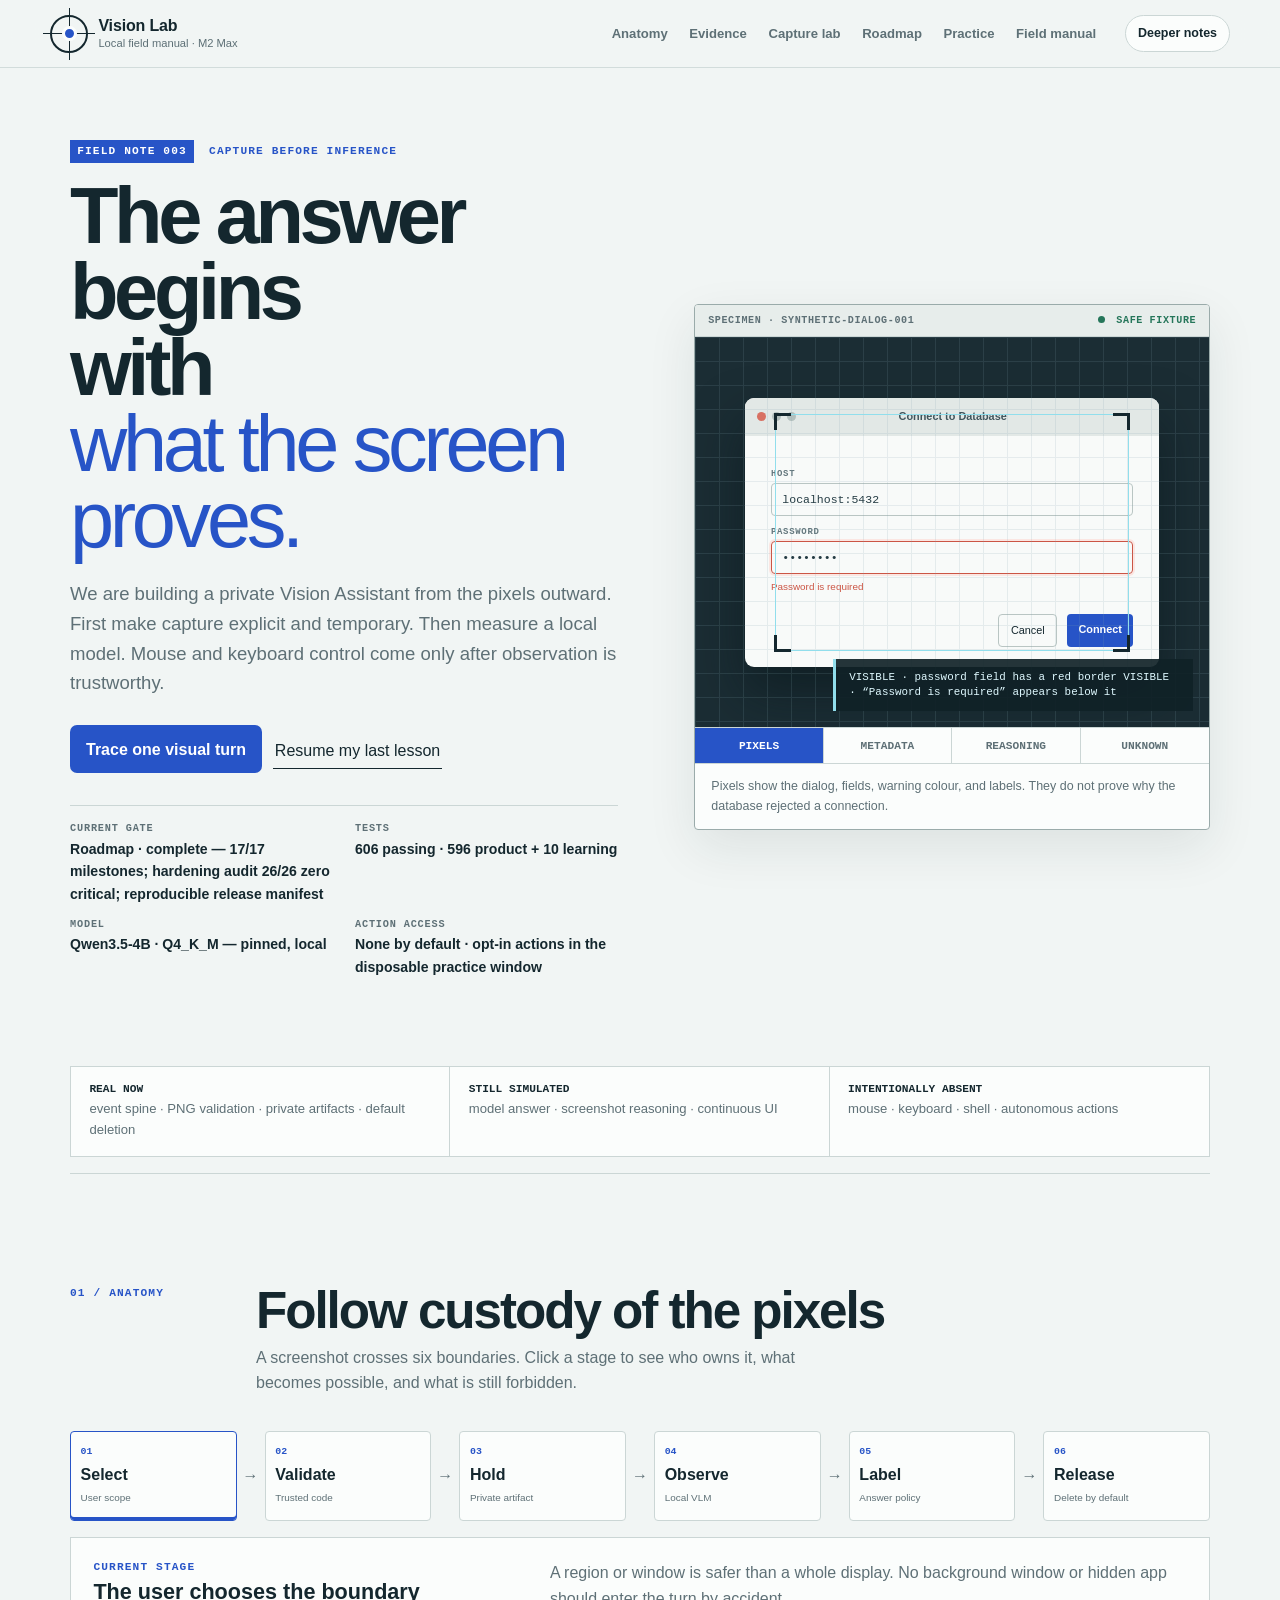
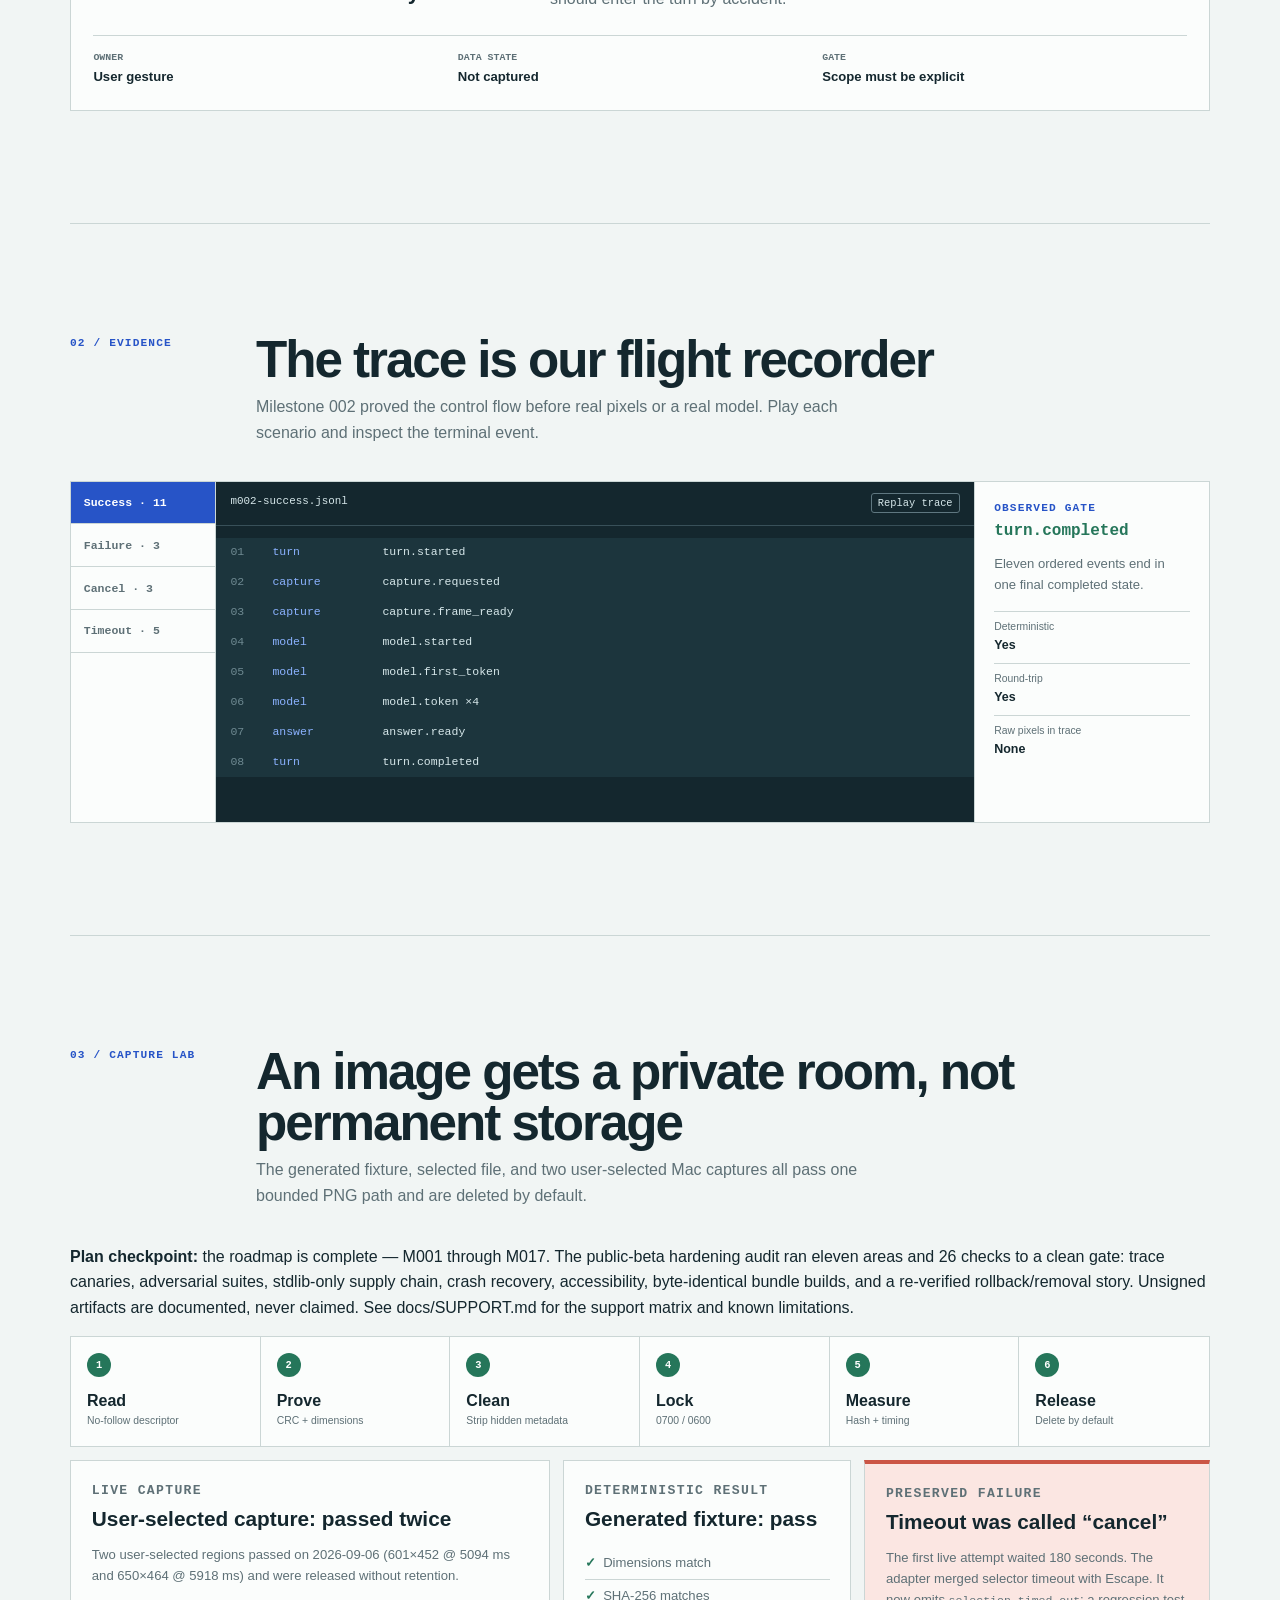
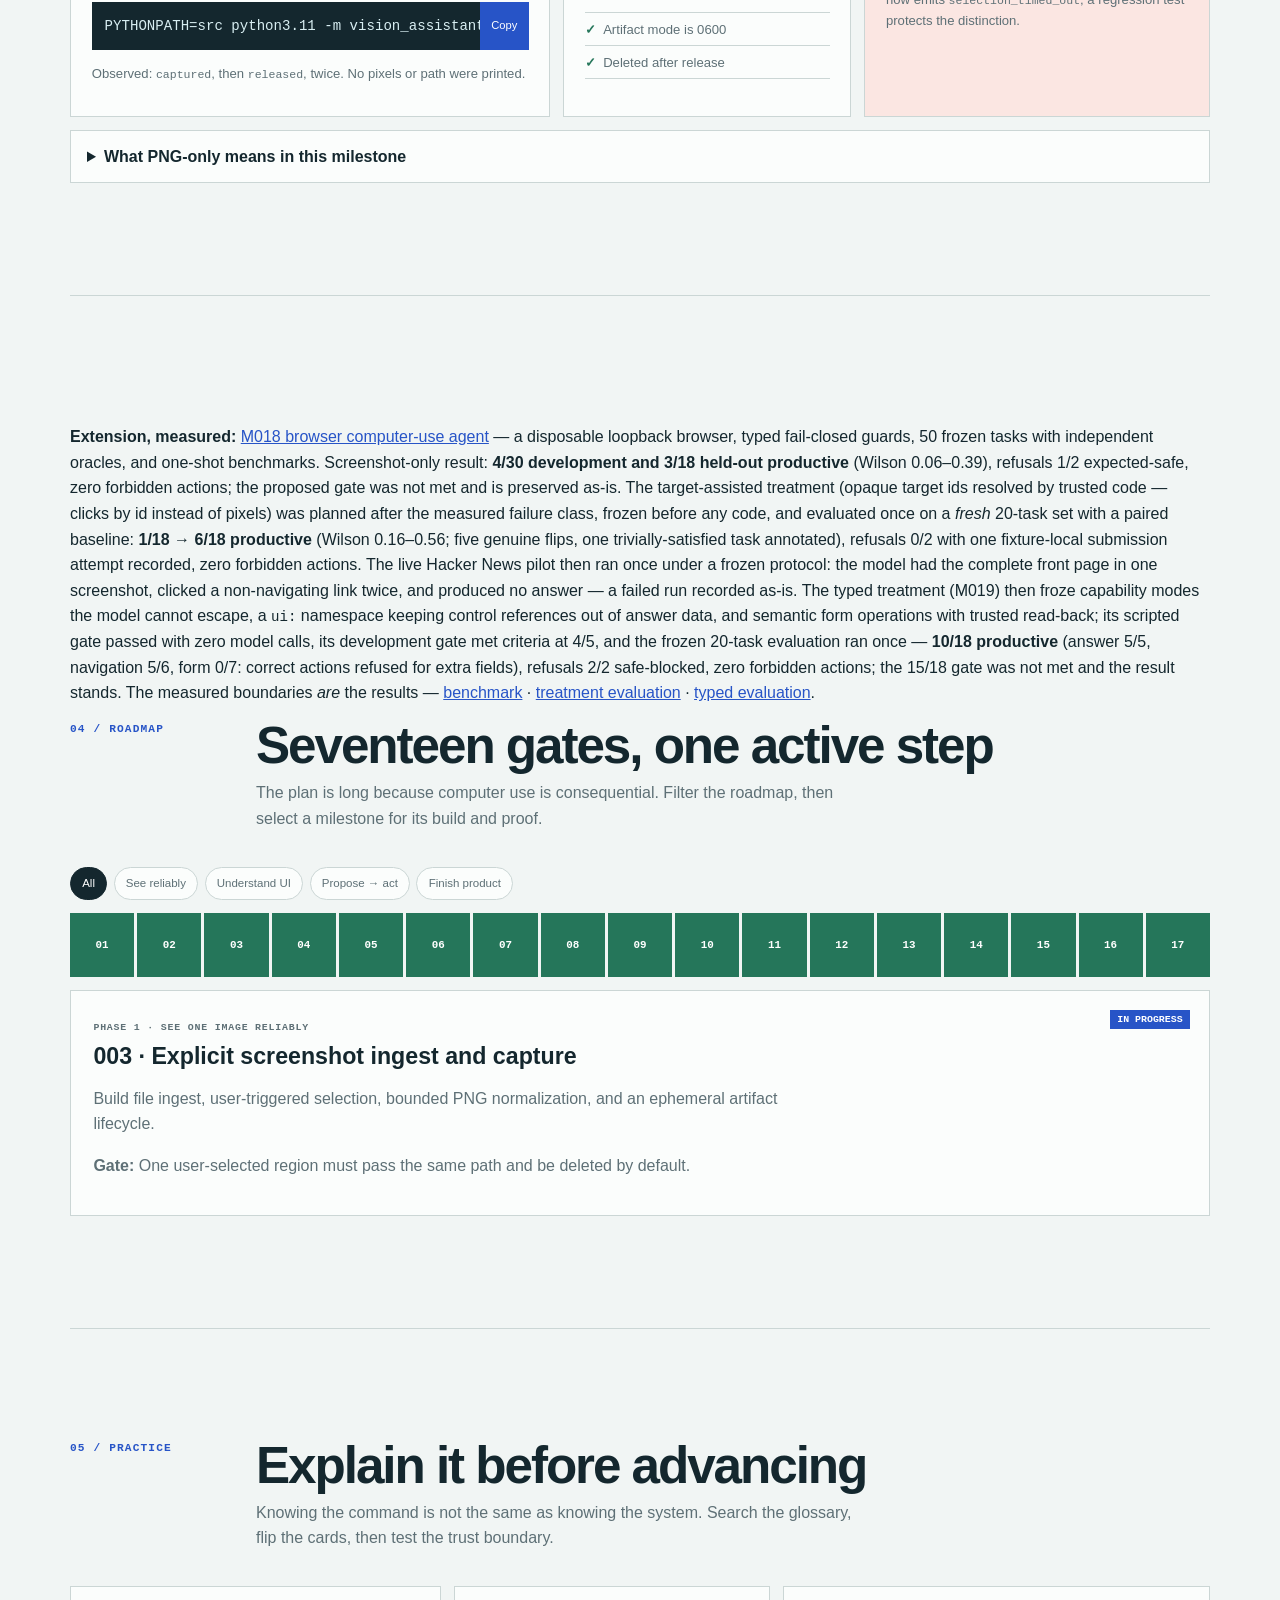
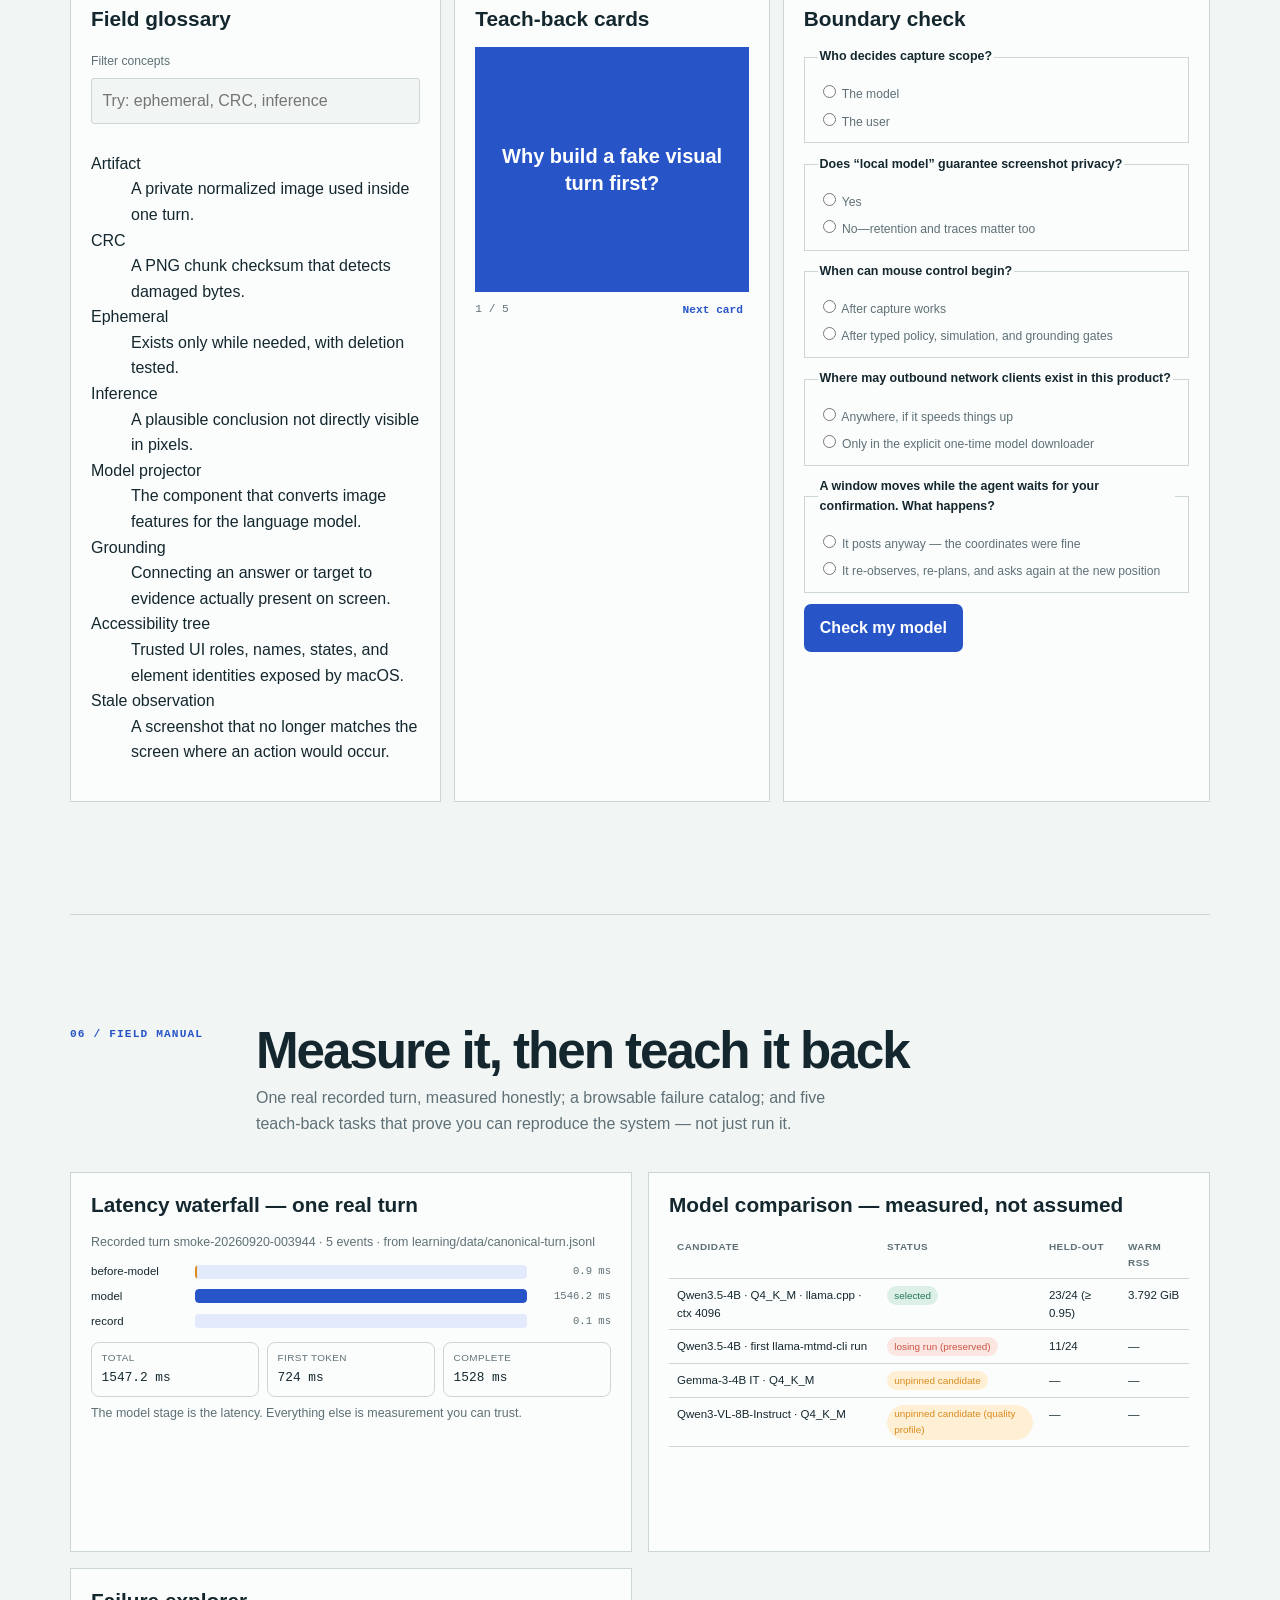
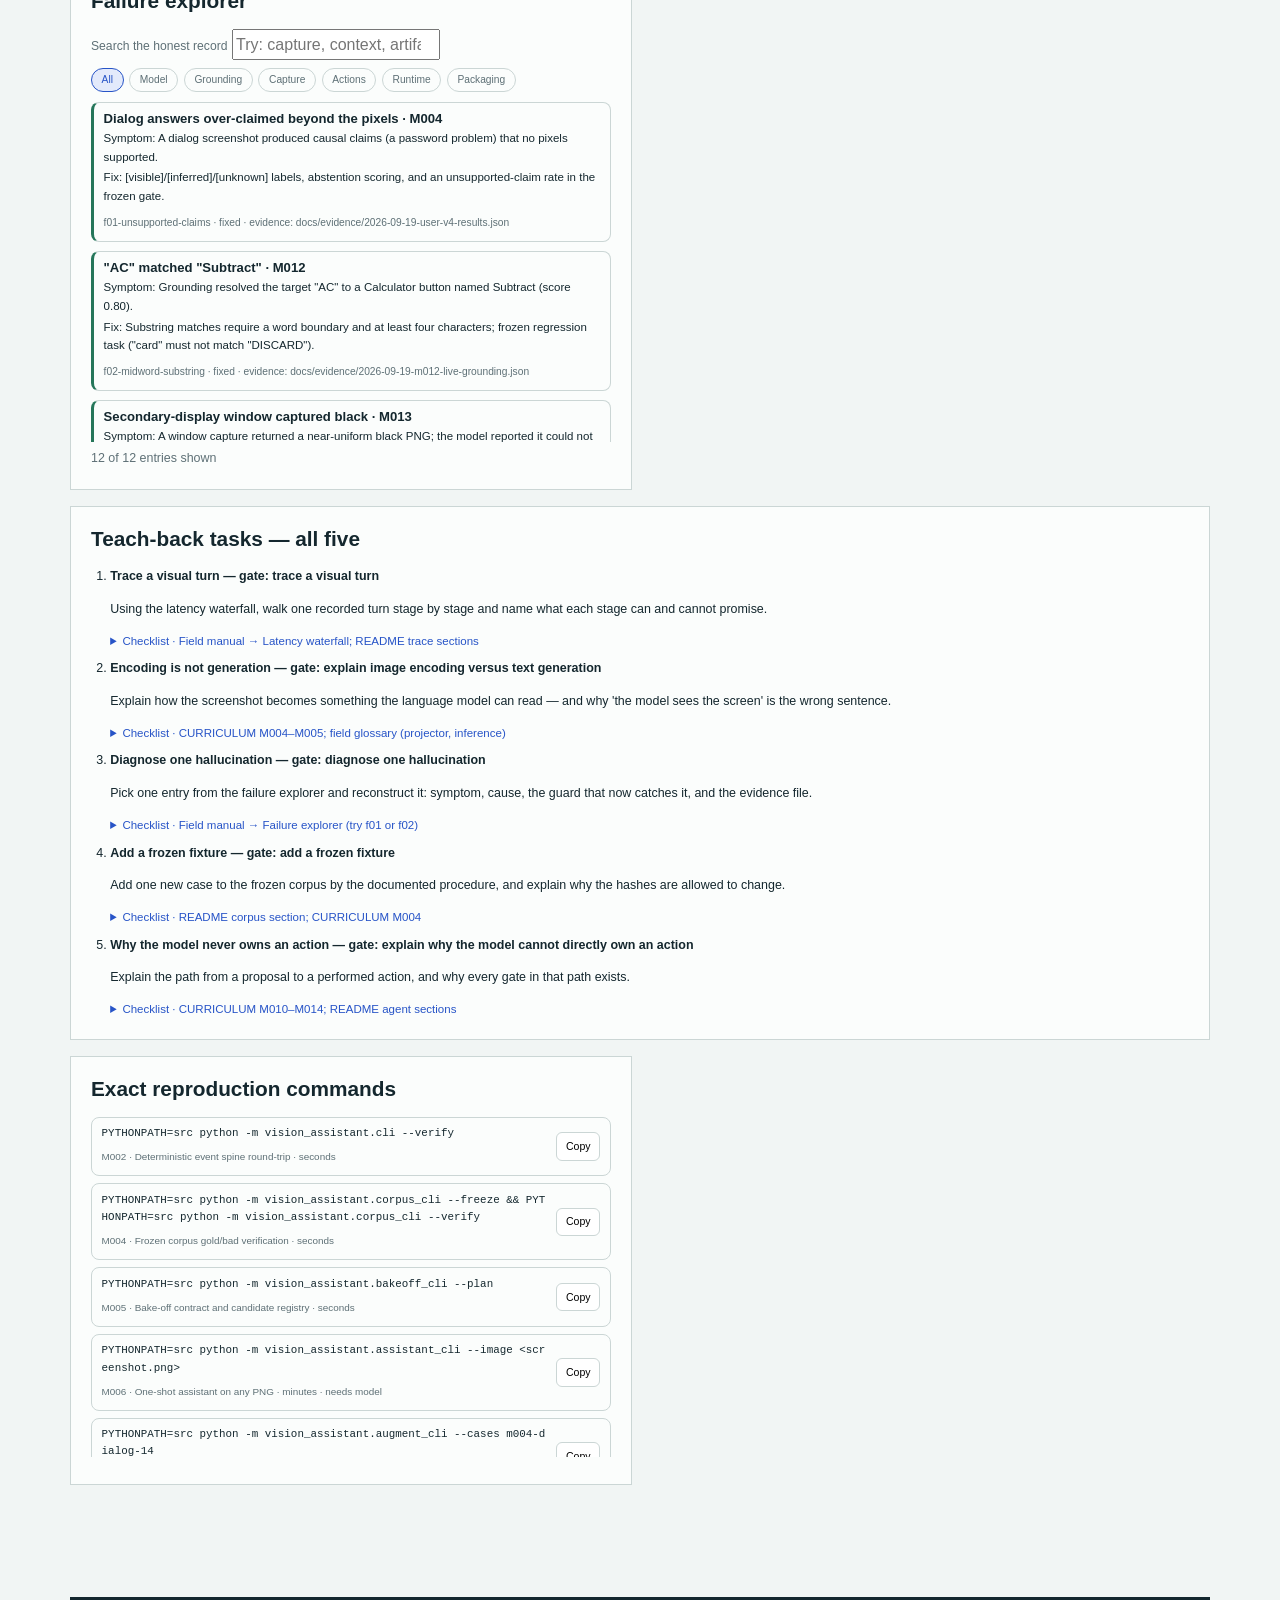
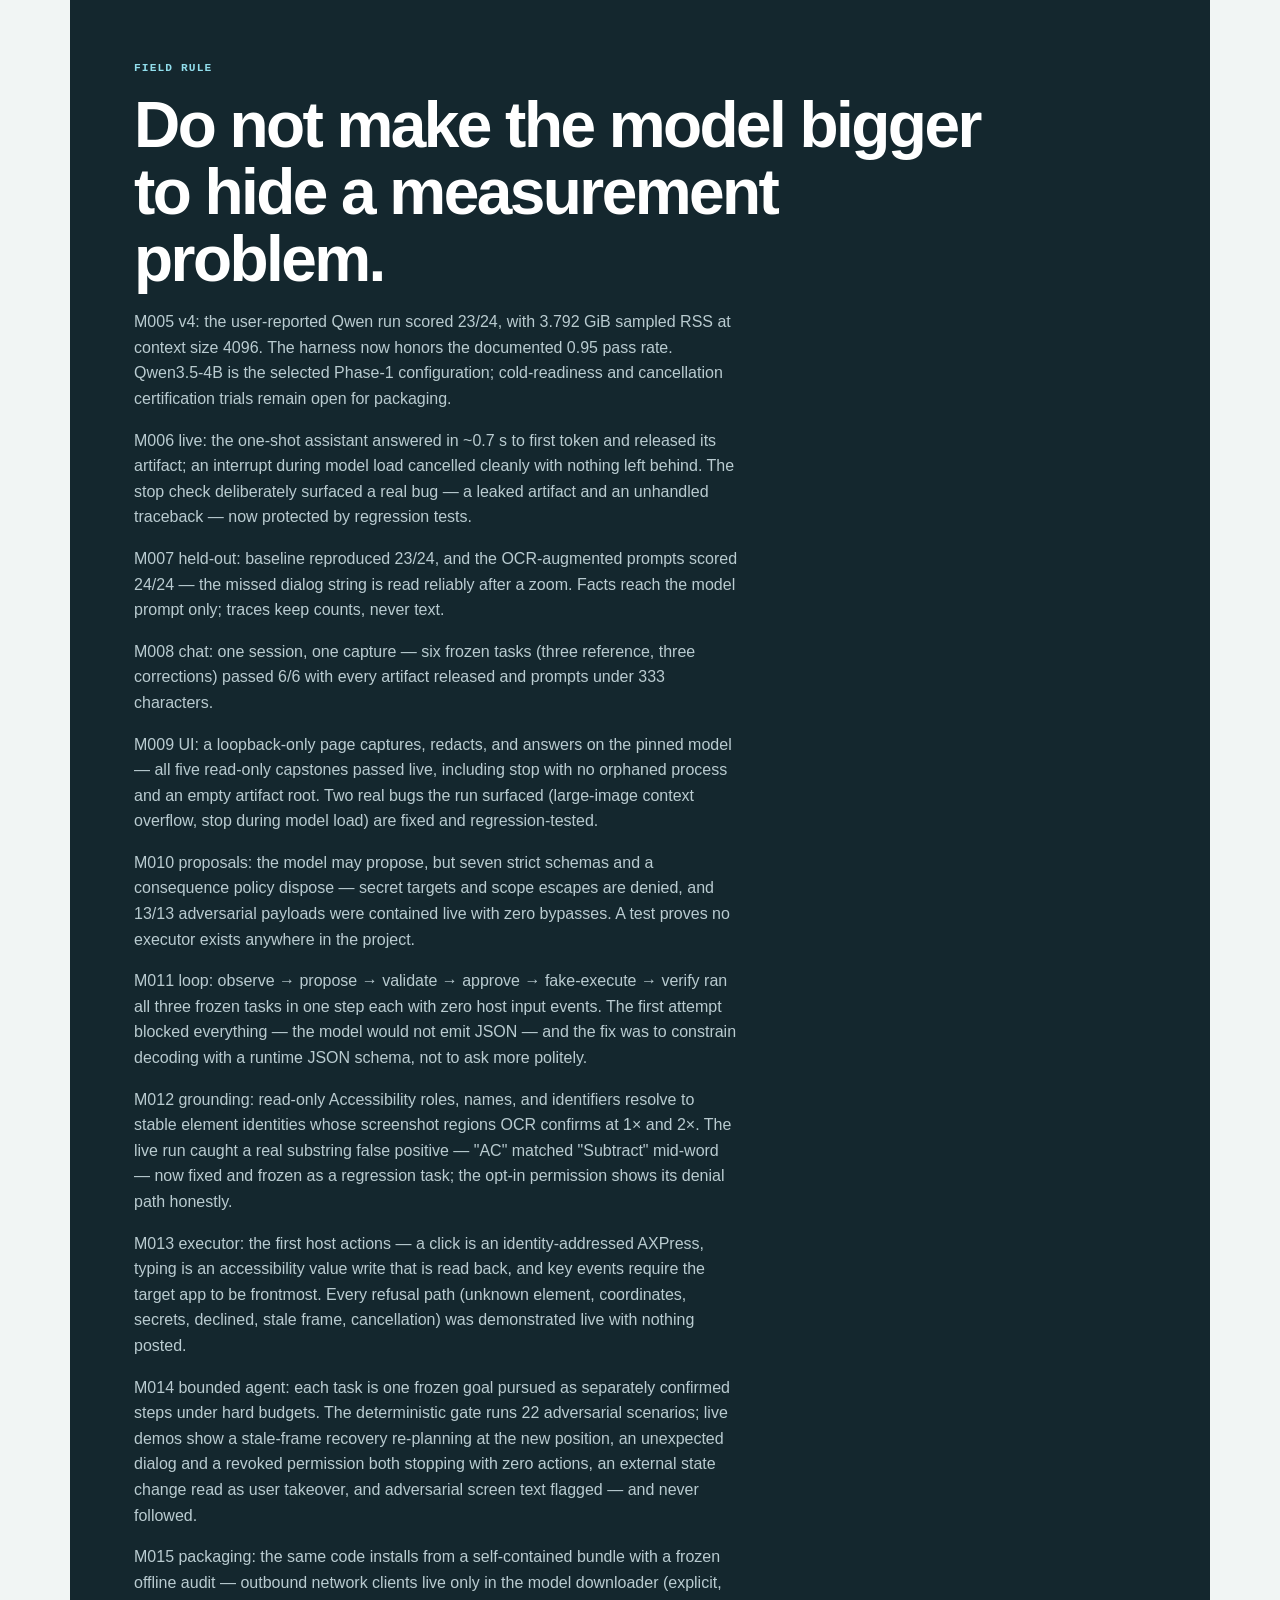
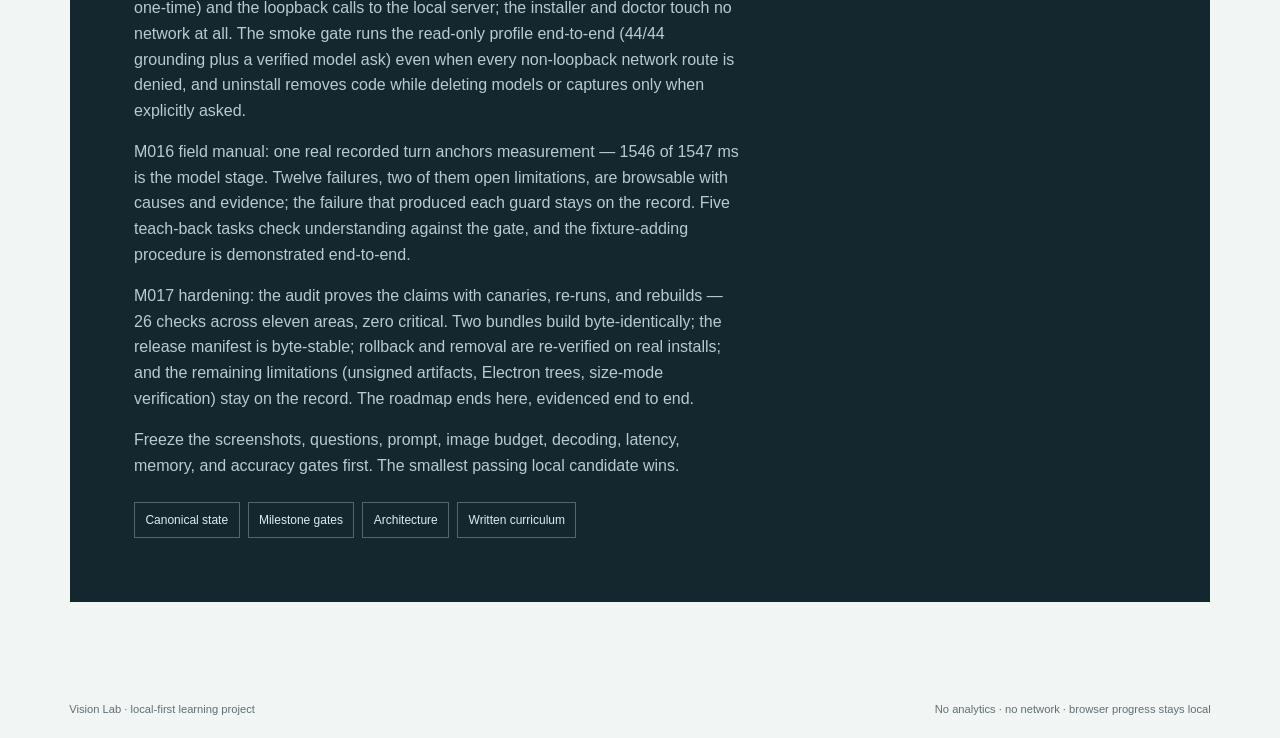
==== learning/index.html @ 78eb751b "m021 phase 1: read-only live Hacker News transfer harness FROZEN (answer mode; scroll/wait/finish_an" ====
<!doctype html>
<html lang="en">
<head>
  <meta charset="utf-8">
  <meta name="viewport" content="width=device-width, initial-scale=1">
  <meta name="description" content="The interactive field manual for building a private, local Vision Assistant one verified milestone at a time.">
  <title>Vision Lab — The Evidence Before the Answer</title>
  <link rel="icon" href="favicon.svg" type="image/svg+xml">
  <link rel="stylesheet" href="styles.css">
</head>
<body>
  <a class="skip-link" href="#main">Skip to the field manual</a>

  <header class="topbar">
    <a class="brand" href="#top" aria-label="Vision Lab field manual home">
      <span class="brand-mark" aria-hidden="true"><i></i></span>
      <span><strong>Vision Lab</strong><small>Local field manual · M2 Max</small></span>
    </a>
    <nav aria-label="Field manual sections">
      <a href="#anatomy">Anatomy</a>
      <a href="#evidence">Evidence</a>
      <a href="#capture">Capture lab</a>
      <a href="#roadmap">Roadmap</a>
      <a href="#practice">Practice</a>
      <a href="#manual">Field manual</a>
    </nav>
    <button class="notes-toggle" id="notesToggle" type="button" aria-pressed="false">Deeper notes</button>
  </header>

  <main id="main">
    <section class="hero" id="top" data-track="top">
      <div class="hero-copy">
        <p class="kicker"><span>Field note 003</span> Capture before inference</p>
        <h1>The answer begins<br>with <em>what the screen proves.</em></h1>
        <p class="hero-lede">We are building a private Vision Assistant from the pixels outward. First make capture explicit and temporary. Then measure a local model. Mouse and keyboard control come only after observation is trustworthy.</p>
        <div class="hero-actions">
          <a class="primary-action" href="#anatomy">Trace one visual turn</a>
          <button class="text-action" id="resumeButton" type="button">Resume my last lesson</button>
        </div>
        <dl class="project-strip" aria-label="Verified project status">
          <div><dt>Current gate</dt><dd>Roadmap · complete — 17/17 milestones; hardening audit 26/26 zero critical; reproducible release manifest</dd></div>
          <div><dt>Tests</dt><dd>606 passing · 596 product + 10 learning</dd></div>
          <div><dt>Model</dt><dd>Qwen3.5-4B · Q4_K_M — pinned, local</dd></div>
          <div><dt>Action access</dt><dd>None by default · opt-in actions in the disposable practice window</dd></div>
        </dl>
      </div>

      <aside class="lens-console" aria-label="Interactive evidence lens">
        <div class="console-bar">
          <span>SPECIMEN · SYNTHETIC-DIALOG-001</span>
          <strong><i></i> SAFE FIXTURE</strong>
        </div>
        <div class="screen-specimen" id="screenSpecimen">
          <div class="mock-window" aria-hidden="true">
            <div class="mock-title"><span></span><span></span><span></span><b>Connect to Database</b></div>
            <div class="mock-body">
              <small>HOST</small><div class="mock-input">localhost:5432</div>
              <small>PASSWORD</small><div class="mock-input warning">••••••••</div>
              <p>Password is required</p>
              <div class="mock-buttons"><i>Cancel</i><b>Connect</b></div>
            </div>
          </div>
          <div class="scan-grid" aria-hidden="true"></div>
          <div class="focus-box" aria-hidden="true"><span></span></div>
          <div class="evidence-overlay" id="evidenceOverlay" aria-live="polite"></div>
        </div>
        <div class="layer-controls" role="group" aria-label="Choose evidence layer">
          <button class="active" type="button" data-layer="pixels">Pixels</button>
          <button type="button" data-layer="metadata">Metadata</button>
          <button type="button" data-layer="reasoning">Reasoning</button>
          <button type="button" data-layer="unknown">Unknown</button>
        </div>
        <p class="console-caption" id="layerCaption">Pixels show the dialog, fields, warning colour, and labels. They do not prove why the database rejected a connection.</p>
      </aside>
    </section>

    <section class="truth-band" aria-label="Current truth boundary">
      <p><strong>Real now</strong> event spine · PNG validation · private artifacts · default deletion</p>
      <p><strong>Still simulated</strong> model answer · screenshot reasoning · continuous UI</p>
      <p><strong>Intentionally absent</strong> mouse · keyboard · shell · autonomous actions</p>
    </section>

    <section class="chapter" id="anatomy" data-track="anatomy">
      <header class="chapter-head">
        <p class="chapter-number">01 / Anatomy</p>
        <div><h2>Follow custody of the pixels</h2><p>A screenshot crosses six boundaries. Click a stage to see who owns it, what becomes possible, and what is still forbidden.</p></div>
      </header>

      <div class="pipeline" role="list" aria-label="Vision Assistant pipeline">
        <button type="button" class="pipeline-stage active" data-stage="select" role="listitem"><span>01</span><b>Select</b><small>User scope</small></button>
        <i aria-hidden="true">→</i>
        <button type="button" class="pipeline-stage" data-stage="validate" role="listitem"><span>02</span><b>Validate</b><small>Trusted code</small></button>
        <i aria-hidden="true">→</i>
        <button type="button" class="pipeline-stage" data-stage="store" role="listitem"><span>03</span><b>Hold</b><small>Private artifact</small></button>
        <i aria-hidden="true">→</i>
        <button type="button" class="pipeline-stage" data-stage="model" role="listitem"><span>04</span><b>Observe</b><small>Local VLM</small></button>
        <i aria-hidden="true">→</i>
        <button type="button" class="pipeline-stage" data-stage="policy" role="listitem"><span>05</span><b>Label</b><small>Answer policy</small></button>
        <i aria-hidden="true">→</i>
        <button type="button" class="pipeline-stage" data-stage="release" role="listitem"><span>06</span><b>Release</b><small>Delete by default</small></button>
      </div>

      <article class="stage-reader" id="stageReader" aria-live="polite">
        <div><p class="micro-label">CURRENT STAGE</p><h3 id="stageTitle">The user chooses the boundary</h3></div>
        <p id="stageBody">A region or window is safer than a whole display. No background window or hidden app should enter the turn by accident.</p>
        <dl><div><dt>Owner</dt><dd id="stageOwner">User gesture</dd></div><div><dt>Data state</dt><dd id="stageData">Not captured</dd></div><div><dt>Gate</dt><dd id="stageGate">Scope must be explicit</dd></div></dl>
      </article>

      <p class="deep-note">The public contracts stay runtime-neutral: <code>CapturePort</code>, <code>VisionModelPort</code>, <code>AnswerPolicy</code>, and <code>TraceSink</code>. A future engine can change without moving the privacy or execution boundary.</p>
    </section>

    <section class="chapter" id="evidence" data-track="evidence">
      <header class="chapter-head">
        <p class="chapter-number">02 / Evidence</p>
        <div><h2>The trace is our flight recorder</h2><p>Milestone 002 proved the control flow before real pixels or a real model. Play each scenario and inspect the terminal event.</p></div>
      </header>

      <div class="trace-lab">
        <div class="scenario-tabs" role="tablist" aria-label="Trace scenarios">
          <button role="tab" aria-selected="true" data-scenario="success">Success · 11</button>
          <button role="tab" aria-selected="false" data-scenario="failure">Failure · 3</button>
          <button role="tab" aria-selected="false" data-scenario="cancel">Cancel · 3</button>
          <button role="tab" aria-selected="false" data-scenario="timeout">Timeout · 5</button>
        </div>
        <div class="trace-screen">
          <div class="trace-head"><span id="traceName">m002-success.jsonl</span><button type="button" id="playTrace">Replay trace</button></div>
          <ol id="traceEvents" aria-live="polite"></ol>
        </div>
        <aside class="trace-verdict">
          <p class="micro-label">OBSERVED GATE</p>
          <strong id="traceTerminal">turn.completed</strong>
          <p id="traceLesson">Eleven ordered events end in one final completed state.</p>
          <dl><div><dt>Deterministic</dt><dd>Yes</dd></div><div><dt>Round-trip</dt><dd>Yes</dd></div><div><dt>Raw pixels in trace</dt><dd>None</dd></div></dl>
        </aside>
      </div>
    </section>

    <section class="chapter" id="capture" data-track="capture">
      <header class="chapter-head">
        <p class="chapter-number">03 / Capture lab</p>
        <div><h2>An image gets a private room, not permanent storage</h2><p>The generated fixture, selected file, and two user-selected Mac captures all pass one bounded PNG path and are deleted by default.</p></div>
      </header>

      <p><strong>Plan checkpoint:</strong> the roadmap is complete — M001
        through M017. The public-beta hardening audit ran eleven areas and 26
        checks to a clean gate: trace canaries, adversarial suites, stdlib-only
        supply chain, crash recovery, accessibility, byte-identical bundle
        builds, and a re-verified rollback/removal story. Unsigned artifacts are
        documented, never claimed. See docs/SUPPORT.md for the support matrix
        and known limitations.</p>

      <div class="custody-line" aria-label="Ephemeral artifact lifecycle">
        <div class="custody-step done"><span>1</span><b>Read</b><small>No-follow descriptor</small></div>
        <div class="custody-step done"><span>2</span><b>Prove</b><small>CRC + dimensions</small></div>
        <div class="custody-step done"><span>3</span><b>Clean</b><small>Strip hidden metadata</small></div>
        <div class="custody-step done"><span>4</span><b>Lock</b><small>0700 / 0600</small></div>
        <div class="custody-step done"><span>5</span><b>Measure</b><small>Hash + timing</small></div>
        <div class="custody-step done"><span>6</span><b>Release</b><small>Delete by default</small></div>
      </div>

      <div class="capture-grid">
        <article class="gate-card">
          <p class="micro-label">LIVE CAPTURE</p>
          <h3>User-selected capture: passed twice</h3>
          <p>Two user-selected regions passed on 2026-09-06 (601×452 @ 5094 ms and 650×464 @ 5918 ms) and were released without retention.</p>
          <div class="command-box"><code id="captureCommand">PYTHONPATH=src python3.11 -m vision_assistant.capture_cli --interactive</code><button type="button" id="copyCommand">Copy</button></div>
          <p class="command-status" id="copyStatus" aria-live="polite">Observed: <code>captured</code>, then <code>released</code>, twice. No pixels or path were printed.</p>
        </article>
        <article class="gate-card">
          <p class="micro-label">DETERMINISTIC RESULT</p>
          <h3>Generated fixture: pass</h3>
          <ul class="check-list"><li>Dimensions match</li><li>SHA-256 matches</li><li>Artifact mode is 0600</li><li>Deleted after release</li></ul>
        </article>
        <article class="gate-card failure-card">
          <p class="micro-label">PRESERVED FAILURE</p>
          <h3>Timeout was called “cancel”</h3>
          <p>The first live attempt waited 180 seconds. The adapter merged selector timeout with Escape. It now emits <code>selection_timed_out</code>; a regression test protects the distinction.</p>
        </article>
      </div>

      <details class="technical-drawer"><summary>What PNG-only means in this milestone</summary><p>Trusted code validates chunk lengths and CRCs, declared dimensions, colour and bit depth, bounded decompression, row filters, and final IEND. It rejects animation, interlacing, unknown critical chunks, oversized input, symlinks, and non-PNG data. JPEG/HEIC conversion and pixel resizing are not silently delegated to a global package.</p></details>
    </section>

    <section class="chapter" id="roadmap" data-track="roadmap">
      <p><strong>Extension, measured:</strong> <a href="../docs/COMPUTER_USE_AGENT_PLAN.md">M018 browser computer-use agent</a> — a disposable loopback browser, typed fail-closed guards, 50 frozen tasks with independent oracles, and one-shot benchmarks. Screenshot-only result: <strong>4/30 development and 3/18 held-out productive</strong> (Wilson 0.06–0.39), refusals 1/2 expected-safe, zero forbidden actions; the proposed gate was not met and is preserved as-is. The target-assisted treatment (opaque target ids resolved by trusted code — clicks by id instead of pixels) was planned after the measured failure class, frozen before any code, and evaluated once on a <em>fresh</em> 20-task set with a paired baseline: <strong>1/18 → 6/18 productive</strong> (Wilson 0.16–0.56; five genuine flips, one trivially-satisfied task annotated), refusals 0/2 with one fixture-local submission attempt recorded, zero forbidden actions. The live Hacker News pilot then ran once under a frozen protocol: the model had the complete front page in one screenshot, clicked a non-navigating link twice, and produced no answer — a failed run recorded as-is. The typed treatment (M019) then froze capability modes the model cannot escape, a <code>ui:</code> namespace keeping control references out of answer data, and semantic form operations with trusted read-back; its scripted gate passed with zero model calls, its development gate met criteria at 4/5, and the frozen 20-task evaluation ran once — <strong>10/18 productive</strong> (answer 5/5, navigation 5/6, form 0/7: correct actions refused for extra fields), refusals 2/2 safe-blocked, zero forbidden actions; the 15/18 gate was not met and the result stands. The measured boundaries <em>are</em> the results — <a href="../docs/evidence/2026-09-20-m018d-benchmark.md">benchmark</a> · <a href="../docs/evidence/2026-09-20-m018t-eval.md">treatment evaluation</a> · <a href="../docs/evidence/2026-09-20-m019d-eval.md">typed evaluation</a>.</p>
      <header class="chapter-head">
        <p class="chapter-number">04 / Roadmap</p>
        <div><h2>Seventeen gates, one active step</h2><p>The plan is long because computer use is consequential. Filter the roadmap, then select a milestone for its build and proof.</p></div>
      </header>
      <div class="phase-filter" role="group" aria-label="Filter roadmap by phase">
        <button type="button" class="active" data-phase="all">All</button>
        <button type="button" data-phase="1">See reliably</button>
        <button type="button" data-phase="2">Understand UI</button>
        <button type="button" data-phase="3">Propose → act</button>
        <button type="button" data-phase="4">Finish product</button>
      </div>
      <div class="milestone-map" id="milestoneMap"></div>
      <article class="milestone-reader" id="milestoneReader" aria-live="polite">
        <span id="milestoneStatus">IN PROGRESS</span><p id="milestonePhase">PHASE 1 · SEE ONE IMAGE RELIABLY</p>
        <h3 id="milestoneTitle">003 · Explicit screenshot ingest and capture</h3>
        <p id="milestoneBuild">Build file ingest, user-triggered selection, bounded PNG normalization, and an ephemeral artifact lifecycle.</p>
        <p><strong>Gate:</strong> <span id="milestoneGate">One user-selected region must pass the same path and be deleted by default.</span></p>
      </article>
    </section>

    <section class="chapter" id="practice" data-track="practice">
      <header class="chapter-head">
        <p class="chapter-number">05 / Practice</p>
        <div><h2>Explain it before advancing</h2><p>Knowing the command is not the same as knowing the system. Search the glossary, flip the cards, then test the trust boundary.</p></div>
      </header>

      <div class="practice-grid">
        <article class="practice-tool glossary-tool">
          <h3>Field glossary</h3>
          <label for="glossarySearch">Filter concepts</label>
          <input id="glossarySearch" type="search" placeholder="Try: ephemeral, CRC, inference">
          <dl id="glossary">
            <div><dt>Artifact</dt><dd>A private normalized image used inside one turn.</dd></div>
            <div><dt>CRC</dt><dd>A PNG chunk checksum that detects damaged bytes.</dd></div>
            <div><dt>Ephemeral</dt><dd>Exists only while needed, with deletion tested.</dd></div>
            <div><dt>Inference</dt><dd>A plausible conclusion not directly visible in pixels.</dd></div>
            <div><dt>Model projector</dt><dd>The component that converts image features for the language model.</dd></div>
            <div><dt>Grounding</dt><dd>Connecting an answer or target to evidence actually present on screen.</dd></div>
            <div><dt>Accessibility tree</dt><dd>Trusted UI roles, names, states, and element identities exposed by macOS.</dd></div>
            <div><dt>Stale observation</dt><dd>A screenshot that no longer matches the screen where an action would occur.</dd></div>
          </dl>
        </article>

        <article class="practice-tool flash-tool">
          <h3>Teach-back cards</h3>
          <button class="flashcard" id="flashcard" type="button" aria-label="Flip learning card">
            <span class="flash-front" id="flashFront"></span><span class="flash-back" id="flashBack"></span>
          </button>
          <div class="card-controls"><span id="cardCount">1 / 5</span><button type="button" id="nextCard">Next card</button></div>
        </article>

        <form class="practice-tool quiz-tool" id="quiz">
          <h3>Boundary check</h3>
          <fieldset><legend>Who decides capture scope?</legend><label><input type="radio" name="q1" value="model"> The model</label><label><input type="radio" name="q1" value="user"> The user</label></fieldset>
          <fieldset><legend>Does “local model” guarantee screenshot privacy?</legend><label><input type="radio" name="q2" value="yes"> Yes</label><label><input type="radio" name="q2" value="no"> No—retention and traces matter too</label></fieldset>
          <fieldset><legend>When can mouse control begin?</legend><label><input type="radio" name="q3" value="now"> After capture works</label><label><input type="radio" name="q3" value="m013"> After typed policy, simulation, and grounding gates</label></fieldset>
          <fieldset><legend>Where may outbound network clients exist in this product?</legend><label><input type="radio" name="q4" value="anywhere"> Anywhere, if it speeds things up</label><label><input type="radio" name="q4" value="downloader"> Only in the explicit one-time model downloader</label></fieldset>
          <fieldset><legend>A window moves while the agent waits for your confirmation. What happens?</legend><label><input type="radio" name="q5" value="post"> It posts anyway — the coordinates were fine</label><label><input type="radio" name="q5" value="recover"> It re-observes, re-plans, and asks again at the new position</label></fieldset>
          <button class="primary-action" type="submit">Check my model</button>
          <output id="quizResult" aria-live="polite"></output>
        </form>
      </div>
    </section>

    <section class="chapter" id="manual" data-track="manual">
      <header class="chapter-head">
        <p class="chapter-number">06 / Field manual</p>
        <div><h2>Measure it, then teach it back</h2><p>One real recorded turn, measured honestly; a browsable failure catalog; and five teach-back tasks that prove you can reproduce the system — not just run it.</p></div>
      </header>

      <div class="manual-grid">
        <article class="practice-tool waterfall-tool">
          <h3>Latency waterfall — one real turn</h3>
          <p class="manual-note" id="waterfallSource"></p>
          <div id="waterfall" class="waterfall" aria-label="Latency waterfall of one recorded turn"></div>
          <dl class="waterfall-stats" id="waterfallStats"></dl>
          <p class="manual-note">The model stage is the latency. Everything else is measurement you can trust.</p>
        </article>

        <article class="practice-tool compare-tool">
          <h3>Model comparison — measured, not assumed</h3>
          <table class="compare-table">
            <thead><tr><th>Candidate</th><th>Status</th><th>Held-out</th><th>Warm RSS</th></tr></thead>
            <tbody id="compareBody"></tbody>
          </table>
        </article>

        <article class="practice-tool failures-tool">
          <h3>Failure explorer</h3>
          <label for="failureSearch">Search the honest record</label>
          <input id="failureSearch" type="search" placeholder="Try: capture, context, artifact">
          <div class="component-chips" id="failureComponents" role="group" aria-label="Filter failures by component"></div>
          <ul id="failureList" class="failure-list"></ul>
          <p class="manual-note" id="failureCount" aria-live="polite"></p>
        </article>

        <article class="practice-tool teachback-tool">
          <h3>Teach-back tasks — all five</h3>
          <ol id="teachBackList" class="teachback-list"></ol>
        </article>

        <article class="practice-tool commands-tool">
          <h3>Exact reproduction commands</h3>
          <ul id="commandList" class="command-list"></ul>
          <p class="manual-note" id="commandStatus" aria-live="polite"></p>
        </article>
      </div>
    </section>

    <section class="closing-note" data-track="closing">
      <p class="chapter-number">Field rule</p>
      <blockquote>Do not make the model bigger to hide a measurement problem.</blockquote>
      <p>M005 v4: the user-reported Qwen run scored 23/24, with 3.792 GiB sampled RSS
        at context size 4096. The harness now honors the documented 0.95 pass rate.
        Qwen3.5-4B is the selected Phase-1 configuration; cold-readiness and
        cancellation certification trials remain open for packaging.</p>
      <p>M006 live: the one-shot assistant answered in ~0.7 s to first token and
        released its artifact; an interrupt during model load cancelled cleanly with
        nothing left behind. The stop check deliberately surfaced a real bug — a
        leaked artifact and an unhandled traceback — now protected by regression
        tests.</p>
      <p>M007 held-out: baseline reproduced 23/24, and the OCR-augmented prompts
        scored 24/24 — the missed dialog string is read reliably after a zoom. Facts
        reach the model prompt only; traces keep counts, never text.</p>
      <p>M008 chat: one session, one capture — six frozen tasks (three reference,
        three corrections) passed 6/6 with every artifact released and prompts
        under 333 characters.</p>
      <p>M009 UI: a loopback-only page captures, redacts, and answers on the pinned
        model — all five read-only capstones passed live, including stop with no
        orphaned process and an empty artifact root. Two real bugs the run surfaced
        (large-image context overflow, stop during model load) are fixed and
        regression-tested.</p>
      <p>M010 proposals: the model may propose, but seven strict schemas and a
        consequence policy dispose — secret targets and scope escapes are denied, and
        13/13 adversarial payloads were contained live with zero bypasses. A test
        proves no executor exists anywhere in the project.</p>
      <p>M011 loop: observe → propose → validate → approve → fake-execute → verify
        ran all three frozen tasks in one step each with zero host input events. The
        first attempt blocked everything — the model would not emit JSON — and the
        fix was to constrain decoding with a runtime JSON schema, not to ask more
        politely.</p>
      <p>M012 grounding: read-only Accessibility roles, names, and identifiers
        resolve to stable element identities whose screenshot regions OCR confirms
        at 1× and 2×. The live run caught a real substring false positive —
        "AC" matched "Subtract" mid-word — now fixed and frozen as a regression
        task; the opt-in permission shows its denial path honestly.</p>
      <p>M013 executor: the first host actions — a click is an identity-addressed
        AXPress, typing is an accessibility value write that is read back, and key
        events require the target app to be frontmost. Every refusal path (unknown
        element, coordinates, secrets, declined, stale frame, cancellation) was
        demonstrated live with nothing posted.</p>
      <p>M014 bounded agent: each task is one frozen goal pursued as separately
        confirmed steps under hard budgets. The deterministic gate runs 22
        adversarial scenarios; live demos show a stale-frame recovery
        re-planning at the new position, an unexpected dialog and a revoked
        permission both stopping with zero actions, an external state change
        read as user takeover, and adversarial screen text flagged — and never
        followed.</p>
      <p>M015 packaging: the same code installs from a self-contained bundle
        with a frozen offline audit — outbound network clients live only in the
        model downloader (explicit, one-time) and the loopback calls to the
        local server; the installer and doctor touch no network at all. The
        smoke gate runs the read-only profile end-to-end (44/44 grounding plus
        a verified model ask) even when every non-loopback network route is
        denied, and uninstall removes code while deleting models or captures
        only when explicitly asked.</p>
      <p>M016 field manual: one real recorded turn anchors measurement —
        1546 of 1547 ms is the model stage. Twelve failures, two of them
        open limitations, are browsable with causes and evidence; the
        failure that produced each guard stays on the record. Five
        teach-back tasks check understanding against the gate, and the
        fixture-adding procedure is demonstrated end-to-end.</p>
      <p>M017 hardening: the audit proves the claims with canaries, re-runs,
        and rebuilds — 26 checks across eleven areas, zero critical. Two
        bundles build byte-identically; the release manifest is byte-stable;
        rollback and removal are re-verified on real installs; and the
        remaining limitations (unsigned artifacts, Electron trees, size-mode
        verification) stay on the record. The roadmap ends here, evidenced
        end to end.</p>
      <p>Freeze the screenshots, questions, prompt, image budget, decoding, latency, memory, and accuracy gates first. The smallest passing local candidate wins.</p>
      <div class="source-links"><a href="../VISION_STATE.md">Canonical state</a><a href="../docs/MILESTONES.md">Milestone gates</a><a href="../docs/ARCHITECTURE.md">Architecture</a><a href="CURRICULUM.md">Written curriculum</a></div>
    </section>
  </main>

  <footer><span>Vision Lab · local-first learning project</span><span>No analytics · no network · browser progress stays local</span></footer>
  <script src="eval_data.js"></script>
  <script src="app.js"></script>
</body>
</html>
---- learning/styles.css ----
:root {
  --paper: #f1f5f4;
  --surface: #fbfdfc;
  --ink: #14272e;
  --muted: #5e7076;
  --line: #cbd6d5;
  --blue: #2754c7;
  --blue-soft: #e3eafb;
  --amber: #d88a1d;
  --amber-soft: #fff0d5;
  --coral: #cb5545;
  --coral-soft: #fbe6e2;
  --green: #25765a;
  --green-soft: #dcf0e8;
  --shadow: 0 18px 50px rgba(20, 39, 46, .09);
  --display: "Avenir Next", Avenir, "Helvetica Neue", sans-serif;
  --body: -apple-system, BlinkMacSystemFont, "Segoe UI", sans-serif;
  --mono: "SFMono-Regular", Consolas, "Liberation Mono", monospace;
  --max: 1180px;
}

* { box-sizing: border-box; }
html { scroll-behavior: smooth; }
body { margin: 0; color: var(--ink); background: var(--paper); font: 16px/1.6 var(--body); }
button, input { font: inherit; }
button, a { -webkit-tap-highlight-color: transparent; }
a { color: var(--blue); }
code { font-family: var(--mono); font-size: .88em; }

.skip-link { position: fixed; left: 1rem; top: -5rem; z-index: 100; padding: .65rem 1rem; color: white; background: var(--ink); border-radius: 0 0 8px 8px; }
.skip-link:focus { top: 0; }

.topbar { position: sticky; top: 0; z-index: 40; display: flex; align-items: center; gap: 1.2rem; min-height: 68px; padding: .65rem max(1rem, calc((100vw - var(--max)) / 2)); border-bottom: 1px solid color-mix(in srgb, var(--line) 82%, transparent); background: color-mix(in srgb, var(--paper) 90%, transparent); backdrop-filter: blur(16px); }
.brand { display: flex; align-items: center; gap: .65rem; color: var(--ink); text-decoration: none; min-width: 188px; }
.brand strong, .brand small { display: block; line-height: 1.2; }
.brand strong { font: 700 1rem var(--display); letter-spacing: -.01em; }
.brand small { color: var(--muted); font-size: .7rem; margin-top: .1rem; }
.brand-mark { position: relative; display: grid; place-items: center; width: 38px; height: 38px; border: 2px solid var(--ink); border-radius: 50%; }
.brand-mark::before, .brand-mark::after { content: ""; position: absolute; background: var(--ink); }
.brand-mark::before { width: 52px; height: 1px; }
.brand-mark::after { width: 1px; height: 52px; }
.brand-mark i { width: 15px; height: 15px; background: var(--blue); border: 3px solid var(--surface); border-radius: 50%; z-index: 1; }
.topbar nav { display: flex; gap: .15rem; margin-left: auto; }
.topbar nav a { color: var(--muted); text-decoration: none; font-size: .82rem; font-weight: 600; padding: .45rem .6rem; border-radius: 6px; }
.topbar nav a:hover { color: var(--ink); background: var(--surface); }
.notes-toggle { border: 1px solid var(--line); color: var(--ink); background: var(--surface); border-radius: 999px; padding: .45rem .75rem; cursor: pointer; font-size: .78rem; font-weight: 700; }
.notes-toggle[aria-pressed="true"] { color: white; border-color: var(--blue); background: var(--blue); }

main { max-width: var(--max); margin: 0 auto; padding: 0 1.25rem 5rem; }
.hero { display: grid; grid-template-columns: 1.03fr .97fr; gap: clamp(2rem, 6vw, 5rem); align-items: center; min-height: calc(100vh - 68px); padding: 4.5rem 0; }
.kicker, .chapter-number, .micro-label { margin: 0; color: var(--blue); font: 700 .7rem/1.3 var(--mono); text-transform: uppercase; letter-spacing: .1em; }
.kicker span { display: inline-block; color: white; background: var(--blue); padding: .25rem .45rem; margin-right: .45rem; }
h1 { max-width: 800px; margin: .95rem 0 1.3rem; font: 650 clamp(3rem, 6.2vw, 5.5rem)/.96 var(--display); letter-spacing: -.055em; }
h1 em { display: inline-block; color: var(--blue); font-style: normal; font-weight: 500; }
.hero-lede { max-width: 63ch; color: var(--muted); font-size: clamp(1rem, 1.5vw, 1.16rem); }
.hero-actions { display: flex; gap: .7rem; align-items: center; margin: 1.7rem 0 2rem; flex-wrap: wrap; }
.primary-action { display: inline-flex; align-items: center; justify-content: center; border: 0; border-radius: 7px; padding: .7rem 1rem; color: white; background: var(--blue); text-decoration: none; font-weight: 750; cursor: pointer; }
.primary-action:hover { background: #1f45aa; }
.text-action { color: var(--ink); background: transparent; border: 0; border-bottom: 1px solid var(--ink); padding: .5rem .1rem .25rem; cursor: pointer; }
.project-strip { display: grid; grid-template-columns: repeat(2, 1fr); gap: .8rem 1.4rem; padding-top: 1rem; border-top: 1px solid var(--line); }
.project-strip div { min-width: 0; }
.project-strip dt { color: var(--muted); font: 650 .64rem var(--mono); letter-spacing: .08em; text-transform: uppercase; }
.project-strip dd { margin: .2rem 0 0; font-weight: 700; font-size: .88rem; }

.lens-console { overflow: hidden; border: 1px solid #9aabaa; border-radius: 4px; background: var(--surface); box-shadow: var(--shadow); }
.console-bar { display: flex; justify-content: space-between; padding: .65rem .8rem; color: var(--muted); background: #e7edeb; border-bottom: 1px solid var(--line); font: 650 .63rem var(--mono); letter-spacing: .06em; }
.console-bar strong { color: var(--green); }
.console-bar i { display: inline-block; width: 7px; height: 7px; margin-right: .3rem; border-radius: 50%; background: var(--green); }
.screen-specimen { position: relative; min-height: 390px; display: grid; place-items: center; padding: 2rem; overflow: hidden; background: #1b2d34; }
.mock-window { width: min(92%, 420px); overflow: hidden; border-radius: 9px; background: #f8faf9; box-shadow: 0 25px 50px #08141988; }
.mock-title { display: flex; align-items: center; gap: 6px; padding: .65rem .75rem; background: #e2e8e6; color: #40545b; font-size: .68rem; }
.mock-title span { width: 9px; height: 9px; border-radius: 50%; background: #b4c0be; }
.mock-title span:first-child { background: #d87163; }
.mock-title b { margin: auto; padding-right: 44px; }
.mock-body { padding: 1.4rem 1.6rem 1.25rem; }
.mock-body small { display: block; margin: .7rem 0 .25rem; color: #64777d; font: 700 .56rem var(--mono); letter-spacing: .08em; }
.mock-input { padding: .55rem .65rem; border: 1px solid #b9c5c3; border-radius: 4px; color: #243b43; font: .72rem var(--mono); }
.mock-input.warning { border-color: var(--coral); box-shadow: 0 0 0 2px var(--coral-soft); }
.mock-body p { margin: .35rem 0; color: var(--coral); font-size: .62rem; }
.mock-buttons { display: flex; justify-content: flex-end; gap: .6rem; margin-top: 1.2rem; font-size: .68rem; }
.mock-buttons i, .mock-buttons b { padding: .42rem .72rem; border-radius: 4px; font-style: normal; }
.mock-buttons i { border: 1px solid #b9c5c3; }
.mock-buttons b { color: white; background: var(--blue); }
.scan-grid { position: absolute; inset: 0; opacity: .16; background-image: linear-gradient(#80a4ad 1px, transparent 1px), linear-gradient(90deg, #80a4ad 1px, transparent 1px); background-size: 24px 24px; pointer-events: none; }
.focus-box { position: absolute; width: 69%; height: 61%; border: 1px solid #91deec; pointer-events: none; transition: .35s ease; }
.focus-box::before, .focus-box::after, .focus-box span::before, .focus-box span::after { content: ""; position: absolute; width: 14px; height: 14px; border-color: #91deec; }
.focus-box::before { top: -2px; left: -2px; border-top: 3px solid; border-left: 3px solid; }
.focus-box::after { top: -2px; right: -2px; border-top: 3px solid; border-right: 3px solid; }
.focus-box span::before { bottom: -2px; left: -2px; border-bottom: 3px solid; border-left: 3px solid; }
.focus-box span::after { bottom: -2px; right: -2px; border-bottom: 3px solid; border-right: 3px solid; }
.evidence-overlay { position: absolute; right: 1rem; bottom: 1rem; max-width: 70%; padding: .65rem .8rem; color: #dff9ff; border-left: 3px solid #91deec; background: #102127e8; font: .68rem/1.45 var(--mono); }
.layer-controls { display: grid; grid-template-columns: repeat(4, 1fr); border-top: 1px solid var(--line); }
.layer-controls button { border: 0; border-right: 1px solid var(--line); padding: .7rem .35rem; color: var(--muted); background: var(--surface); cursor: pointer; font: 650 .7rem var(--mono); text-transform: uppercase; }
.layer-controls button:last-child { border-right: 0; }
.layer-controls button.active { color: white; background: var(--blue); }
.console-caption { min-height: 66px; margin: 0; padding: .8rem 1rem; color: var(--muted); font-size: .78rem; border-top: 1px solid var(--line); }

.truth-band { display: grid; grid-template-columns: repeat(3, 1fr); margin-bottom: 1rem; border: 1px solid var(--line); background: var(--surface); }
.truth-band p { margin: 0; padding: 1rem 1.15rem; color: var(--muted); font-size: .82rem; border-right: 1px solid var(--line); }
.truth-band p:last-child { border-right: 0; }
.truth-band strong { display: block; color: var(--ink); margin-bottom: .2rem; font: 700 .7rem var(--mono); text-transform: uppercase; }

.chapter { padding: clamp(4rem, 9vw, 7rem) 0; border-top: 1px solid var(--line); }
.chapter-head { display: grid; grid-template-columns: 170px 1fr; gap: 1rem; margin-bottom: 2.2rem; }
.chapter-head h2 { max-width: 830px; margin: -.1rem 0 .55rem; font: 650 clamp(2rem, 4vw, 3.55rem)/1 var(--display); letter-spacing: -.04em; }
.chapter-head p:not(.chapter-number) { max-width: 68ch; margin: 0; color: var(--muted); }

.pipeline { display: grid; grid-template-columns: 1fr auto 1fr auto 1fr auto 1fr auto 1fr auto 1fr; align-items: stretch; gap: .38rem; }
.pipeline > i { align-self: center; color: var(--muted); font-style: normal; }
.pipeline-stage { min-width: 0; padding: .85rem .6rem; text-align: left; border: 1px solid var(--line); border-radius: 4px; color: var(--ink); background: var(--surface); cursor: pointer; }
.pipeline-stage span, .pipeline-stage b, .pipeline-stage small { display: block; }
.pipeline-stage span { color: var(--blue); font: 700 .62rem var(--mono); }
.pipeline-stage b { margin: .35rem 0 .15rem; }
.pipeline-stage small { color: var(--muted); font-size: .62rem; }
.pipeline-stage:hover, .pipeline-stage.active { border-color: var(--blue); box-shadow: inset 0 -3px var(--blue); }
.stage-reader { display: grid; grid-template-columns: .8fr 1.2fr; gap: 1.5rem 2rem; margin-top: 1rem; padding: 1.4rem; border: 1px solid var(--line); background: var(--surface); }
.stage-reader h3 { margin: .25rem 0 0; font: 650 1.35rem var(--display); }
.stage-reader > p { margin: 0; color: var(--muted); }
.stage-reader dl { grid-column: 1 / -1; display: grid; grid-template-columns: repeat(3, 1fr); margin: 0; border-top: 1px solid var(--line); padding-top: 1rem; }
.stage-reader dt { color: var(--muted); font: 650 .62rem var(--mono); text-transform: uppercase; }
.stage-reader dd { margin: .2rem 0 0; font-weight: 700; font-size: .82rem; }
.deep-note { display: none; margin: 1rem 0 0; padding: 1rem 1.1rem; color: #23424b; background: #dcebec; border-left: 3px solid var(--blue); }
body.show-notes .deep-note { display: block; }

.trace-lab { display: grid; grid-template-columns: 145px 1fr 235px; border: 1px solid var(--line); background: var(--surface); }
.scenario-tabs { display: flex; flex-direction: column; border-right: 1px solid var(--line); }
.scenario-tabs button { padding: .9rem .8rem; text-align: left; border: 0; border-bottom: 1px solid var(--line); color: var(--muted); background: transparent; cursor: pointer; font: 650 .72rem var(--mono); }
.scenario-tabs button[aria-selected="true"] { color: white; background: var(--blue); }
.trace-screen { min-height: 340px; color: #d6e7ea; background: #14272e; font-family: var(--mono); }
.trace-head { display: flex; justify-content: space-between; padding: .7rem .9rem; border-bottom: 1px solid #385059; font-size: .68rem; }
.trace-head button { border: 1px solid #5f7780; color: #d6e7ea; background: transparent; cursor: pointer; border-radius: 3px; font-size: .65rem; }
.trace-screen ol { list-style: none; margin: 0; padding: .75rem 0; }
.trace-screen li { display: grid; grid-template-columns: 42px 110px 1fr; padding: .36rem .9rem; opacity: .35; font-size: .72rem; transition: .2s; }
.trace-screen li.visible { opacity: 1; background: #1c353d; }
.trace-screen li span:first-child { color: #6e8991; }
.trace-screen li b { color: #8bb2ff; font-weight: 500; }
.trace-verdict { padding: 1.2rem; border-left: 1px solid var(--line); }
.trace-verdict > strong { display: block; margin: .4rem 0 .7rem; color: var(--green); font: 700 1rem var(--mono); }
.trace-verdict > p:not(.micro-label) { color: var(--muted); font-size: .82rem; }
.trace-verdict dl { margin: 1rem 0 0; }
.trace-verdict dl div { padding: .45rem 0; border-top: 1px solid var(--line); }
.trace-verdict dt { color: var(--muted); font-size: .65rem; }
.trace-verdict dd { margin: 0; font-weight: 700; font-size: .78rem; }

.custody-line { display: grid; grid-template-columns: repeat(6, 1fr); border: 1px solid var(--line); background: var(--surface); }
.custody-step { padding: 1rem; border-right: 1px solid var(--line); }
.custody-step:last-child { border-right: 0; }
.custody-step span { display: grid; place-items: center; width: 24px; height: 24px; margin-bottom: .65rem; border-radius: 50%; color: white; background: var(--green); font: 700 .65rem var(--mono); }
.custody-step b, .custody-step small { display: block; }
.custody-step small { color: var(--muted); font-size: .65rem; }
.capture-grid { display: grid; grid-template-columns: 1.25fr .75fr .9fr; gap: .8rem; margin-top: .8rem; }
.gate-card { min-height: 250px; padding: 1.3rem; border: 1px solid var(--line); background: var(--surface); }
.gate-card.current { border-top: 4px solid var(--blue); }
.gate-card.failure-card { border-top: 4px solid var(--coral); background: var(--coral-soft); }
.gate-card h3 { margin: .5rem 0; font: 650 1.3rem var(--display); }
.gate-card p, .gate-card li { color: var(--muted); font-size: .82rem; }
.command-box { display: grid; grid-template-columns: 1fr auto; margin-top: 1rem; background: #14272e; }
.command-box code { overflow-x: auto; padding: .8rem; color: #d8eef2; white-space: nowrap; }
.command-box button { border: 0; padding: .5rem .7rem; color: white; background: var(--blue); cursor: pointer; font-size: .7rem; }
.command-status { margin-bottom: 0; }
.check-list { padding: 0; list-style: none; }
.check-list li { padding: .35rem 0; border-bottom: 1px solid var(--line); }
.check-list li::before { content: "✓"; color: var(--green); font-weight: 800; margin-right: .45rem; }
.technical-drawer { margin-top: .8rem; border: 1px solid var(--line); background: var(--surface); }
.technical-drawer summary { padding: .8rem 1rem; cursor: pointer; font-weight: 700; }
.technical-drawer p { padding: 0 1rem 1rem; color: var(--muted); }

.phase-filter { display: flex; gap: .4rem; flex-wrap: wrap; margin-bottom: .8rem; }
.phase-filter button { border: 1px solid var(--line); border-radius: 999px; padding: .42rem .7rem; color: var(--muted); background: var(--surface); cursor: pointer; font-size: .72rem; }
.phase-filter button.active { color: white; border-color: var(--ink); background: var(--ink); }
.milestone-map { display: grid; grid-template-columns: repeat(17, 1fr); gap: 3px; }
.milestone-dot { position: relative; aspect-ratio: 1; min-width: 0; border: 1px solid var(--line); color: var(--muted); background: var(--surface); cursor: pointer; font: 700 .68rem var(--mono); }
.milestone-dot.done { color: white; border-color: var(--green); background: var(--green); }
.milestone-dot.current { color: white; border-color: var(--blue); background: var(--blue); box-shadow: 0 0 0 3px var(--blue-soft); }
.milestone-dot.hidden { display: none; }
.milestone-reader { position: relative; margin-top: .8rem; padding: 1.3rem 1.4rem; border: 1px solid var(--line); background: var(--surface); }
.milestone-reader > span { position: absolute; right: 1.2rem; top: 1.2rem; padding: .25rem .45rem; color: white; background: var(--blue); font: 700 .62rem var(--mono); }
.milestone-reader > p:first-of-type { color: var(--muted); font: 650 .62rem var(--mono); letter-spacing: .08em; }
.milestone-reader h3 { margin: .45rem 0; font: 650 1.45rem var(--display); }
.milestone-reader p { max-width: 78ch; color: var(--muted); }

.practice-grid { display: grid; grid-template-columns: 1fr .85fr 1.15fr; gap: .8rem; }
.practice-tool { min-height: 380px; padding: 1.25rem; border: 1px solid var(--line); background: var(--surface); }
.practice-tool h3 { margin: 0 0 1rem; font: 650 1.3rem var(--display); }
.practice-tool label { color: var(--muted); font-size: .76rem; }
.glossary-tool input { width: 100%; margin: .35rem 0 .7rem; padding: .55rem .65rem; border: 1px solid var(--line); border-radius: 3px; background: var(--paper); }
.glossary { margin: 0; max-height: 280px; overflow-y: auto; }
.glossary div { padding: .45rem 0; border-top: 1px solid var(--line); }
.glossary dt { font-weight: 750; font-size: .78rem; }
.glossary dd { margin: .1rem 0 0; color: var(--muted); font-size: .72rem; }
.flashcard { position: relative; width: 100%; min-height: 245px; padding: 1.4rem; border: 0; color: white; background: var(--blue); cursor: pointer; perspective: 800px; }
.flash-front, .flash-back { position: absolute; inset: 1.2rem; display: grid; place-items: center; backface-visibility: hidden; transition: transform .45s; font: 600 1.25rem/1.35 var(--display); }
.flash-back { transform: rotateY(180deg); font-size: 1rem; }
.flashcard.flipped .flash-front { transform: rotateY(180deg); }
.flashcard.flipped .flash-back { transform: rotateY(360deg); }
.card-controls { display: flex; justify-content: space-between; margin-top: .7rem; color: var(--muted); font: .7rem var(--mono); }
.card-controls button { border: 0; color: var(--blue); background: transparent; cursor: pointer; font-weight: 700; }
.quiz-tool fieldset { margin: 0 0 .7rem; padding: .65rem .8rem; border: 1px solid var(--line); }
.quiz-tool legend { font-weight: 750; font-size: .78rem; }
.quiz-tool label { display: block; margin-top: .3rem; }
.quiz-tool output { display: block; min-height: 2.5rem; margin-top: .7rem; font-size: .78rem; font-weight: 700; }

.closing-note { padding: 4rem clamp(1.2rem, 5vw, 4rem); color: white; background: var(--ink); }
.closing-note .chapter-number { color: #91deec; }
.closing-note blockquote { max-width: 850px; margin: 1rem 0; font: 550 clamp(2rem, 5vw, 4rem)/1.05 var(--display); letter-spacing: -.04em; }
.closing-note > p:not(.chapter-number) { max-width: 68ch; color: #b9cbd0; }
.source-links { display: flex; flex-wrap: wrap; gap: .5rem; margin-top: 1.5rem; }
.source-links a { padding: .45rem .65rem; color: #d9eff4; border: 1px solid #506970; text-decoration: none; font-size: .75rem; }
footer { display: flex; justify-content: space-between; gap: 1rem; max-width: var(--max); margin: 0 auto; padding: 1.2rem; color: var(--muted); font-size: .7rem; }

button:focus-visible, a:focus-visible, input:focus-visible, summary:focus-visible { outline: 3px solid var(--amber); outline-offset: 3px; }

@media (max-width: 900px) {
  .topbar nav { display: none; }
  .notes-toggle { margin-left: auto; }
  .hero { grid-template-columns: 1fr; min-height: 0; padding: 4rem 0; }
  .truth-band, .capture-grid, .practice-grid { grid-template-columns: 1fr; }
  .truth-band p { border-right: 0; border-bottom: 1px solid var(--line); }
  .truth-band p:last-child { border-bottom: 0; }
  .pipeline { grid-template-columns: repeat(3, 1fr); }
  .pipeline > i { display: none; }
  .trace-lab { grid-template-columns: 130px 1fr; }
  .trace-verdict { grid-column: 1 / -1; border-left: 0; border-top: 1px solid var(--line); }
  .custody-line { grid-template-columns: repeat(3, 1fr); }
  .custody-step:nth-child(3) { border-right: 0; }
  .custody-step:nth-child(-n+3) { border-bottom: 1px solid var(--line); }
  .milestone-map { grid-template-columns: repeat(9, 1fr); }
}

@media (max-width: 620px) {
  main { padding-inline: .8rem; }
  .topbar { padding-inline: .8rem; }
  .brand small { display: none; }
  .notes-toggle { font-size: 0; }
  .notes-toggle::after { content: "Notes"; font-size: .75rem; }
  h1 { font-size: clamp(2.6rem, 15vw, 4rem); }
  .project-strip, .chapter-head, .stage-reader { grid-template-columns: 1fr; }
  .chapter-head { gap: .55rem; }
  .stage-reader dl { grid-template-columns: 1fr; gap: .6rem; }
  .screen-specimen { min-height: 320px; padding: 1rem; }
  .evidence-overlay { max-width: calc(100% - 2rem); }
  .layer-controls { grid-template-columns: repeat(2, 1fr); }
  .layer-controls button:nth-child(2) { border-right: 0; }
  .layer-controls button:nth-child(-n+2) { border-bottom: 1px solid var(--line); }
  .pipeline { grid-template-columns: repeat(2, 1fr); }
  .trace-lab { grid-template-columns: 1fr; }
  .scenario-tabs { display: grid; grid-template-columns: repeat(2, 1fr); border-right: 0; }
  .trace-screen li { grid-template-columns: 34px 92px 1fr; font-size: .62rem; }
  .custody-line { grid-template-columns: repeat(2, 1fr); }
  .custody-step:nth-child(3) { border-right: 1px solid var(--line); }
  .custody-step:nth-child(even) { border-right: 0; }
  .custody-step:nth-child(-n+4) { border-bottom: 1px solid var(--line); }
  .milestone-map { grid-template-columns: repeat(6, 1fr); }
  .milestone-reader > span { position: static; display: inline-block; }
  footer { flex-direction: column; }
}

@media (prefers-reduced-motion: reduce) {
  html { scroll-behavior: auto; }
  *, *::before, *::after { animation-duration: .01ms !important; transition-duration: .01ms !important; }
}

/* M016 · field manual */
.manual-grid { display: grid; gap: 1rem; grid-template-columns: repeat(2, 1fr); }
.manual-grid .teachback-tool { grid-column: 1 / -1; }
.manual-note { color: var(--muted); font-size: .78rem; margin: .45rem 0 0; }
.waterfall { display: grid; gap: .4rem; margin-top: .6rem; }
.waterfall-row { display: grid; grid-template-columns: 96px 1fr 76px; align-items: center; gap: .5rem; font-size: .72rem; }
.waterfall-track { position: relative; height: 14px; background: var(--blue-soft); border-radius: 4px; overflow: hidden; }
.waterfall-bar { position: absolute; top: 0; bottom: 0; background: var(--blue); border-radius: 4px; }
.waterfall-bar.stage-before-model { background: var(--amber); }
.waterfall-bar.stage-record { background: var(--green); }
.waterfall-row span:last-child { text-align: right; font-family: var(--mono); font-size: .66rem; color: var(--muted); }
.waterfall-stats { display: grid; grid-template-columns: repeat(3, 1fr); gap: .5rem; margin: .7rem 0 0; }
.waterfall-stats div { border: 1px solid var(--line); border-radius: 8px; padding: .45rem .6rem; background: var(--surface); }
.waterfall-stats dt { color: var(--muted); font-size: .62rem; text-transform: uppercase; letter-spacing: .04em; }
.waterfall-stats dd { margin: .15rem 0 0; font-family: var(--mono); font-size: .8rem; }
.compare-table { width: 100%; border-collapse: collapse; margin-top: .6rem; font-size: .72rem; }
.compare-table th, .compare-table td { text-align: left; padding: .42rem .5rem; border-bottom: 1px solid var(--line); vertical-align: top; }
.compare-table th { font-size: .62rem; text-transform: uppercase; letter-spacing: .05em; color: var(--muted); }
.status-chip { display: inline-block; padding: .1rem .45rem; border-radius: 999px; font-size: .62rem; background: var(--green-soft); color: var(--green); }
.status-chip.losing { background: var(--coral-soft); color: var(--coral); }
.status-chip.unpinned { background: var(--amber-soft); color: var(--amber); }
.failure-list { list-style: none; margin: .6rem 0 0; padding: 0; display: grid; gap: .55rem; max-height: 340px; overflow-y: auto; }
.failure-list li { border: 1px solid var(--line); border-left: 3px solid var(--coral); border-radius: 8px; padding: .5rem .6rem; background: var(--surface); }
.failure-list li.fixed { border-left-color: var(--green); }
.failure-list h4 { margin: 0 0 .2rem; font: 700 .82rem var(--display); }
.failure-list p { margin: .15rem 0; font-size: .72rem; }
.failure-list small { color: var(--muted); font-size: .64rem; }
.teachback-list { margin: .6rem 0 0; padding-left: 1.2rem; display: grid; gap: .55rem; }
.teachback-list li { font-size: .78rem; }
.teachback-list details { margin-top: .3rem; }
.teachback-list summary { cursor: pointer; color: var(--blue); font-size: .72rem; }
.teachback-list ul { margin: .35rem 0 0; font-size: .72rem; color: var(--muted); }
.command-list { list-style: none; margin: .6rem 0 0; padding: 0; display: grid; gap: .45rem; max-height: 340px; overflow-y: auto; }
.command-list li { display: grid; grid-template-columns: 1fr auto; gap: .5rem; align-items: center; border: 1px solid var(--line); border-radius: 8px; padding: .45rem .6rem; background: var(--surface); }
.command-list code { font-size: .68rem; word-break: break-all; display: block; }
.command-list small { color: var(--muted); font-size: .62rem; }
.command-list button { border: 1px solid var(--line); background: white; border-radius: 6px; padding: .3rem .55rem; cursor: pointer; font-size: .66rem; }
.component-chips { display: flex; flex-wrap: wrap; gap: .35rem; margin-top: .5rem; }
.component-chips button { border: 1px solid var(--line); background: var(--surface); border-radius: 999px; padding: .18rem .6rem; font-size: .64rem; cursor: pointer; color: var(--muted); text-transform: capitalize; }
.component-chips button.active { background: var(--blue-soft); color: var(--blue); border-color: var(--blue); }
@media (max-width: 960px) { .manual-grid { grid-template-columns: 1fr; } }
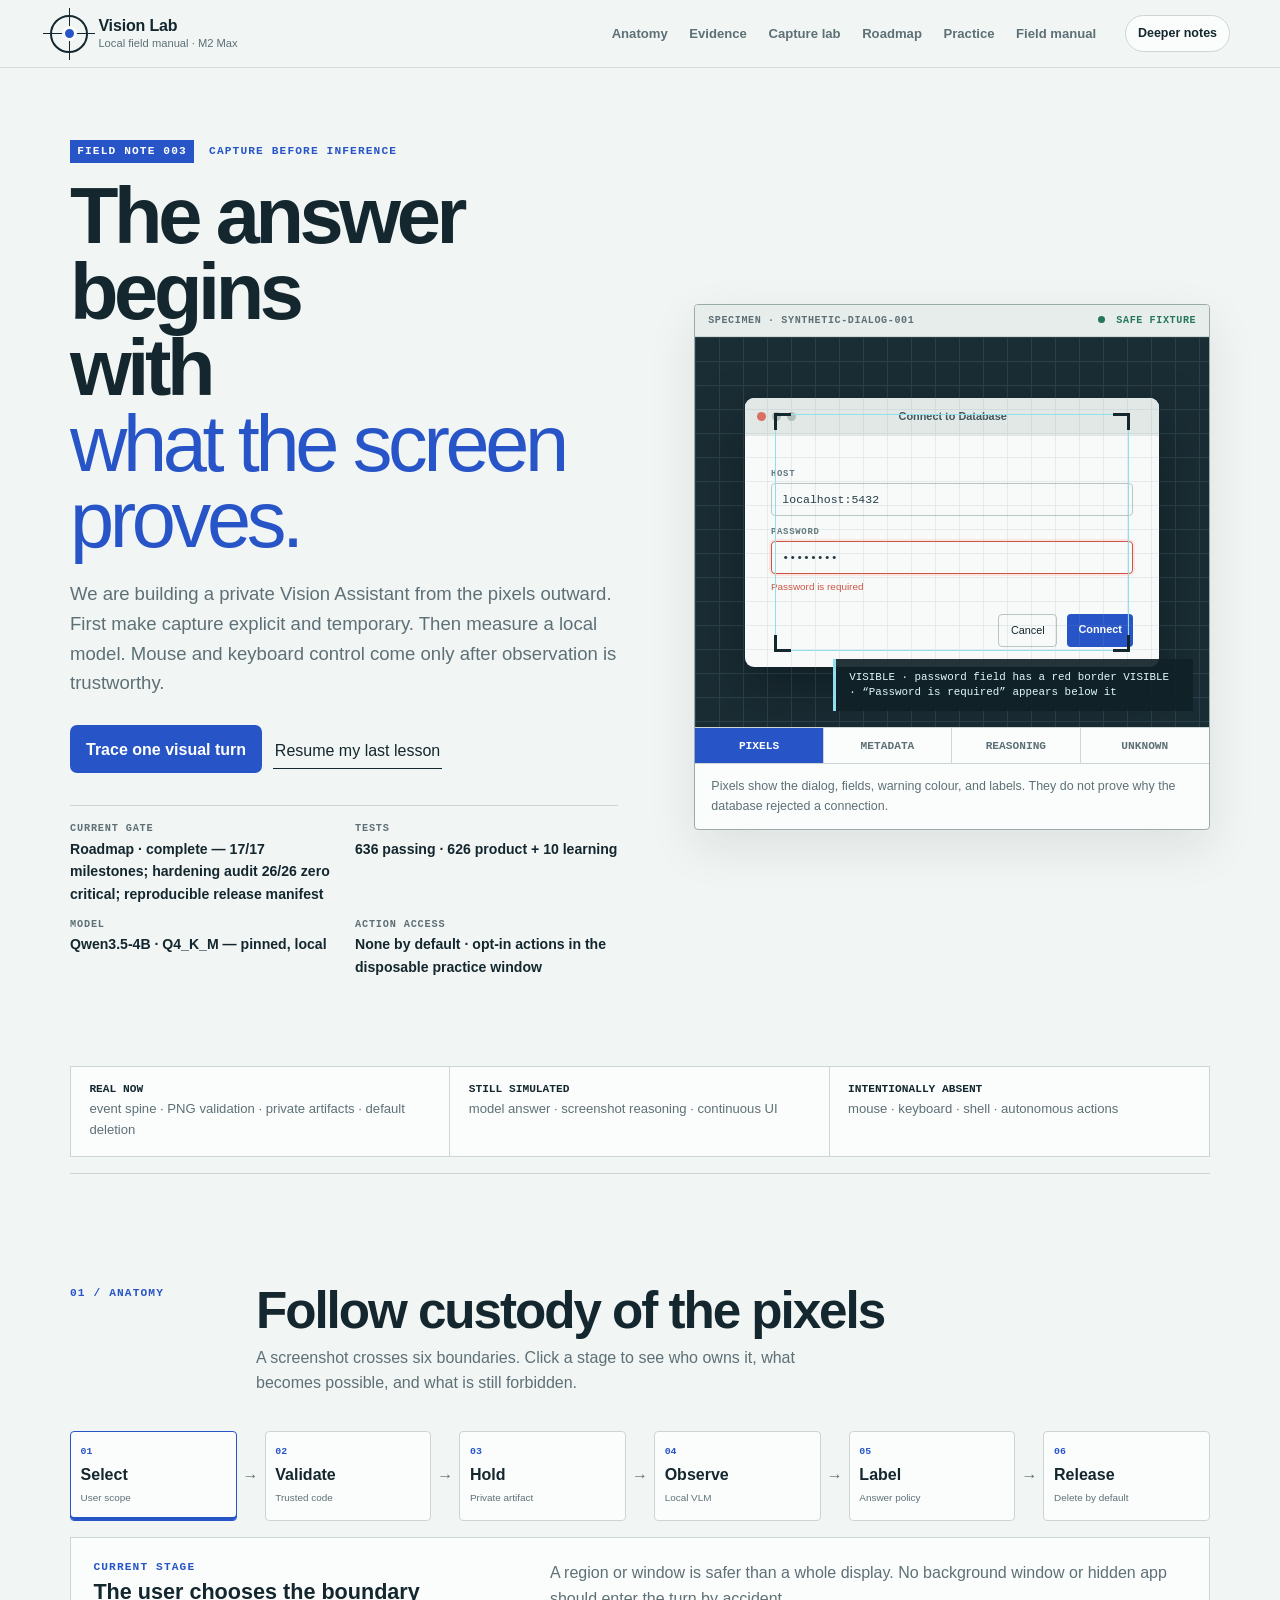
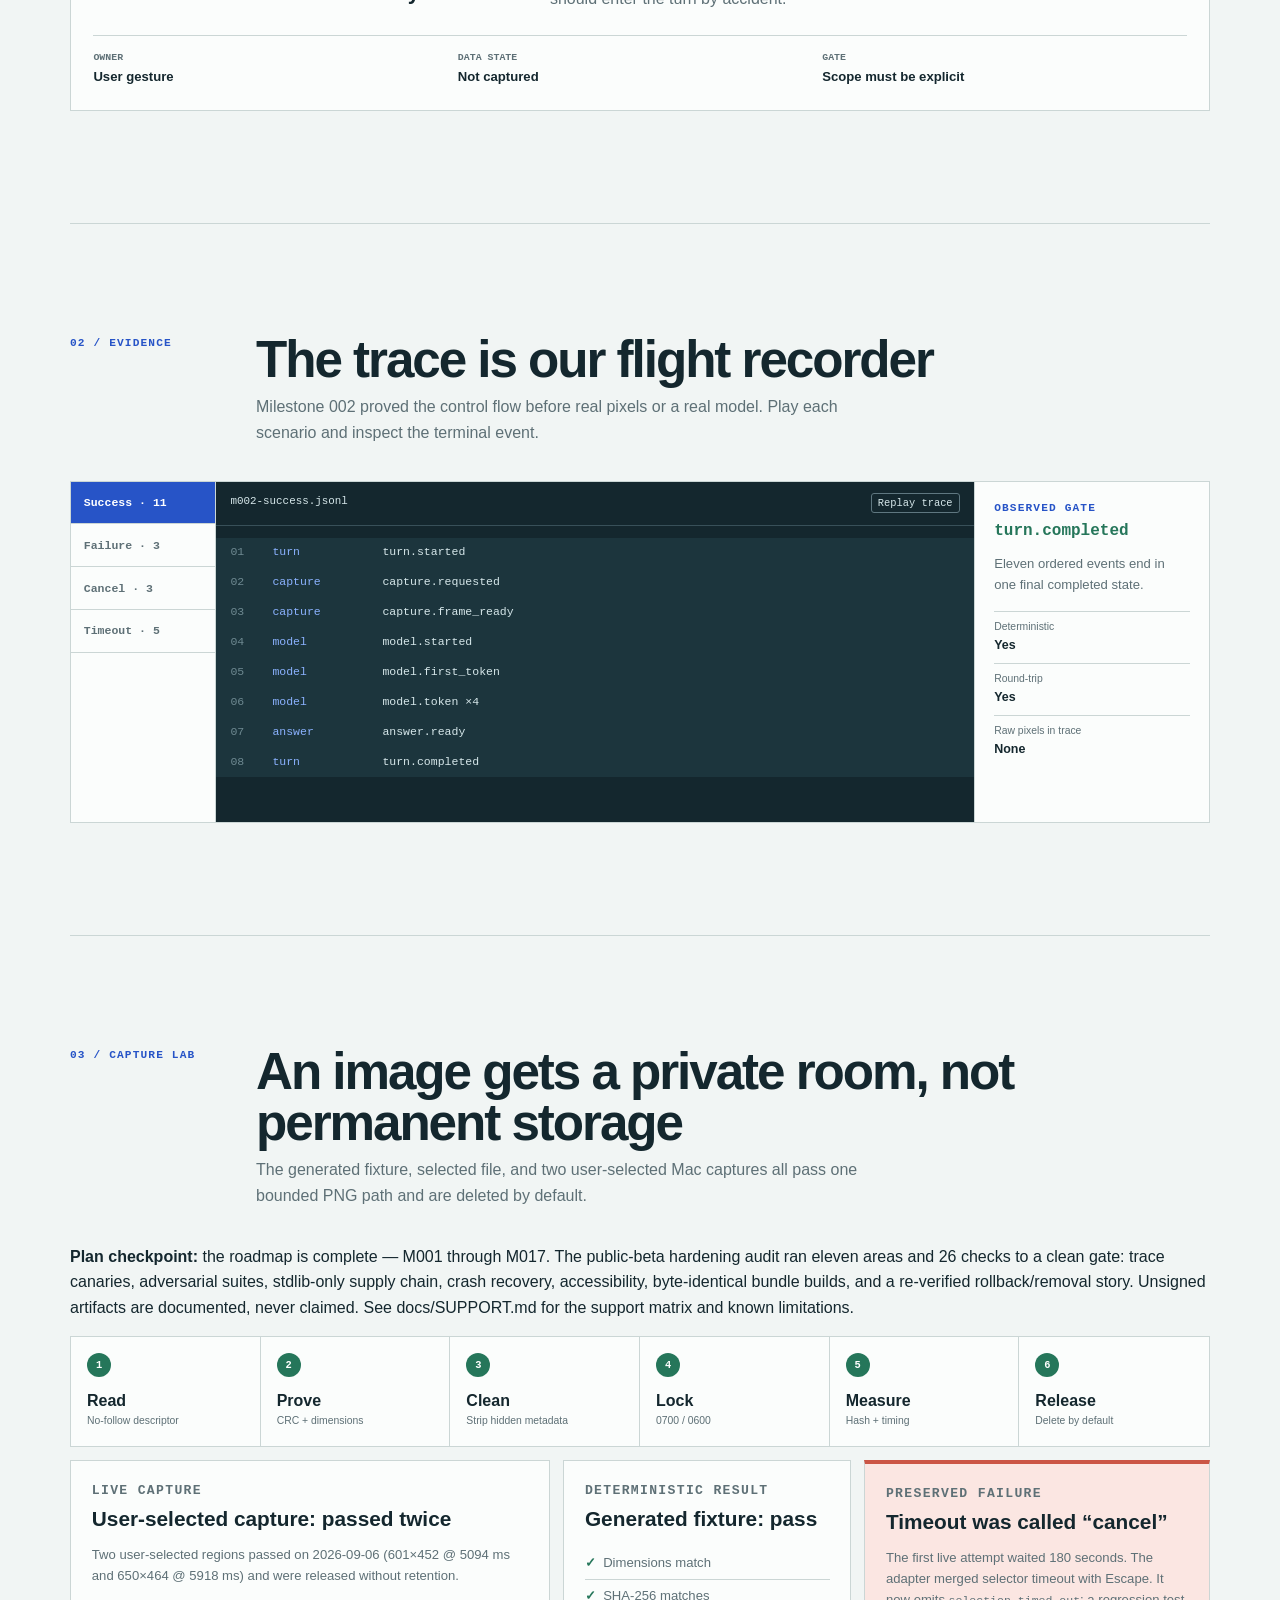
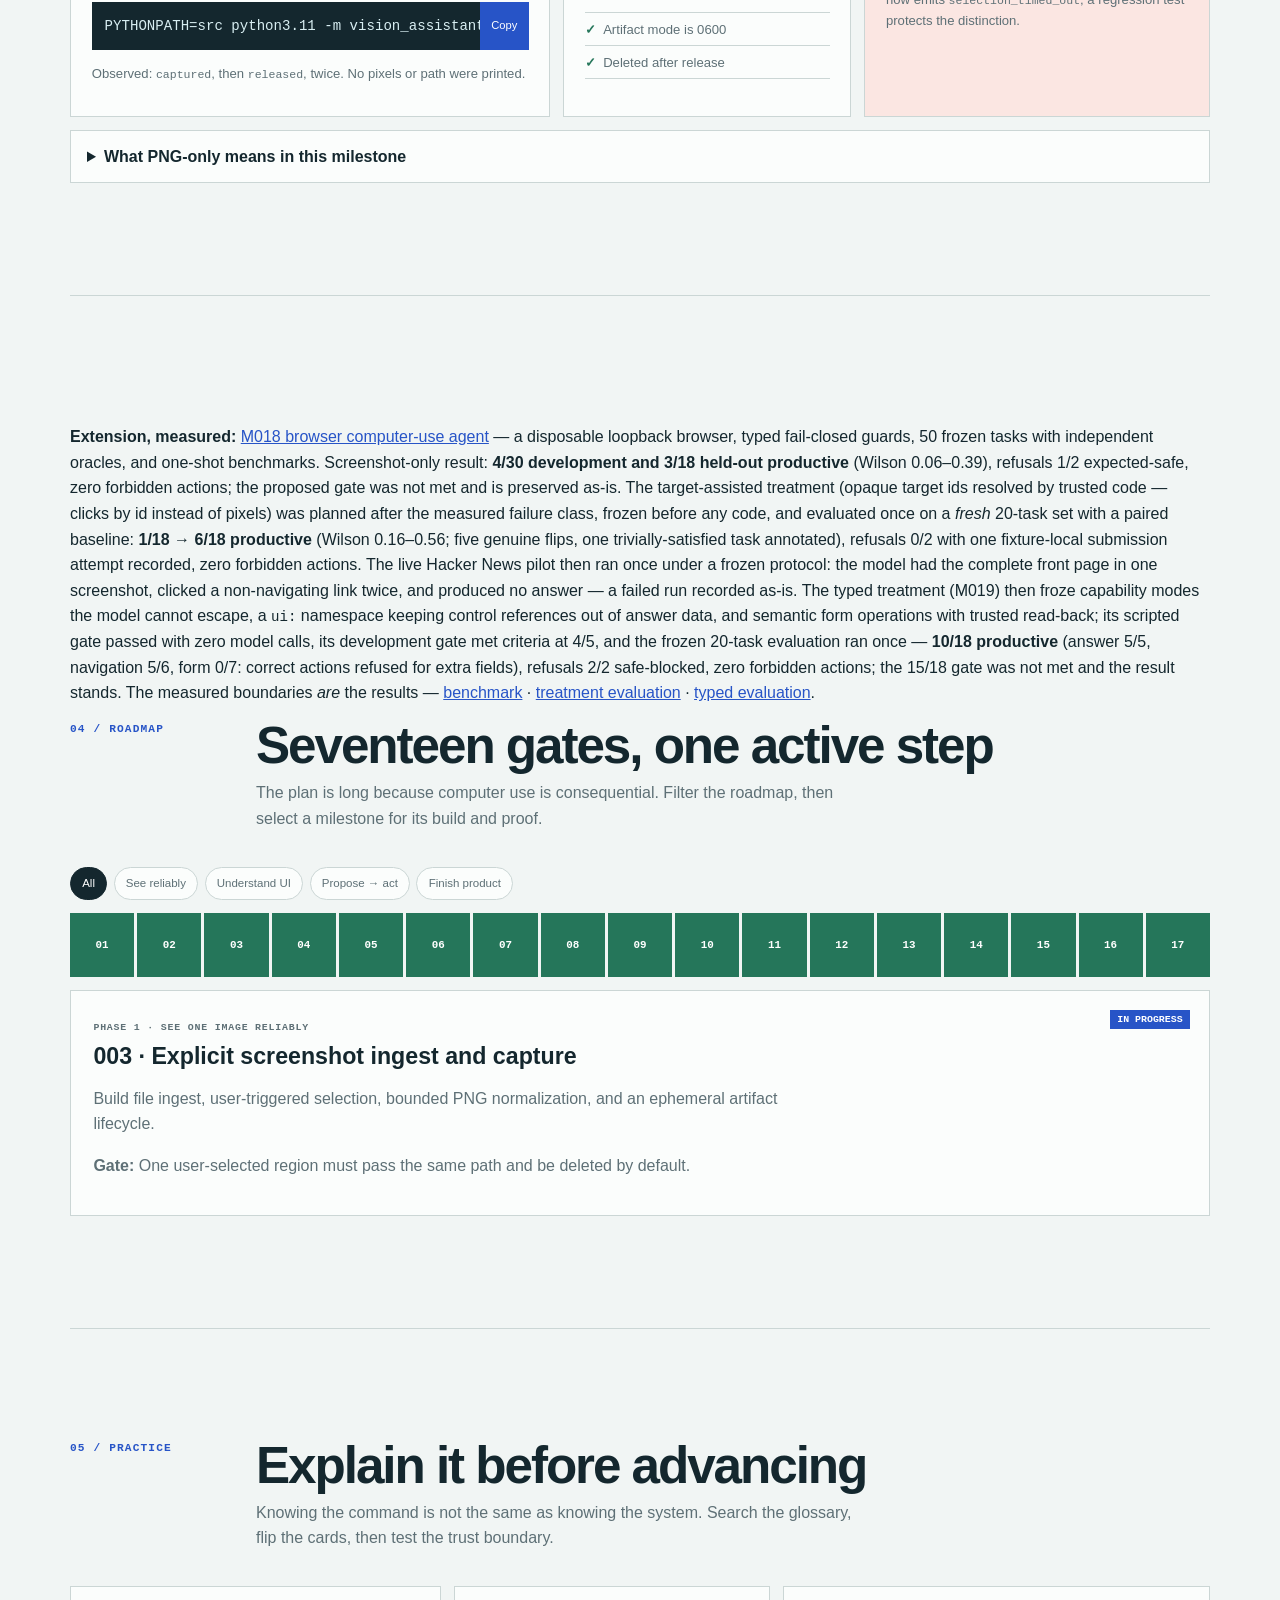
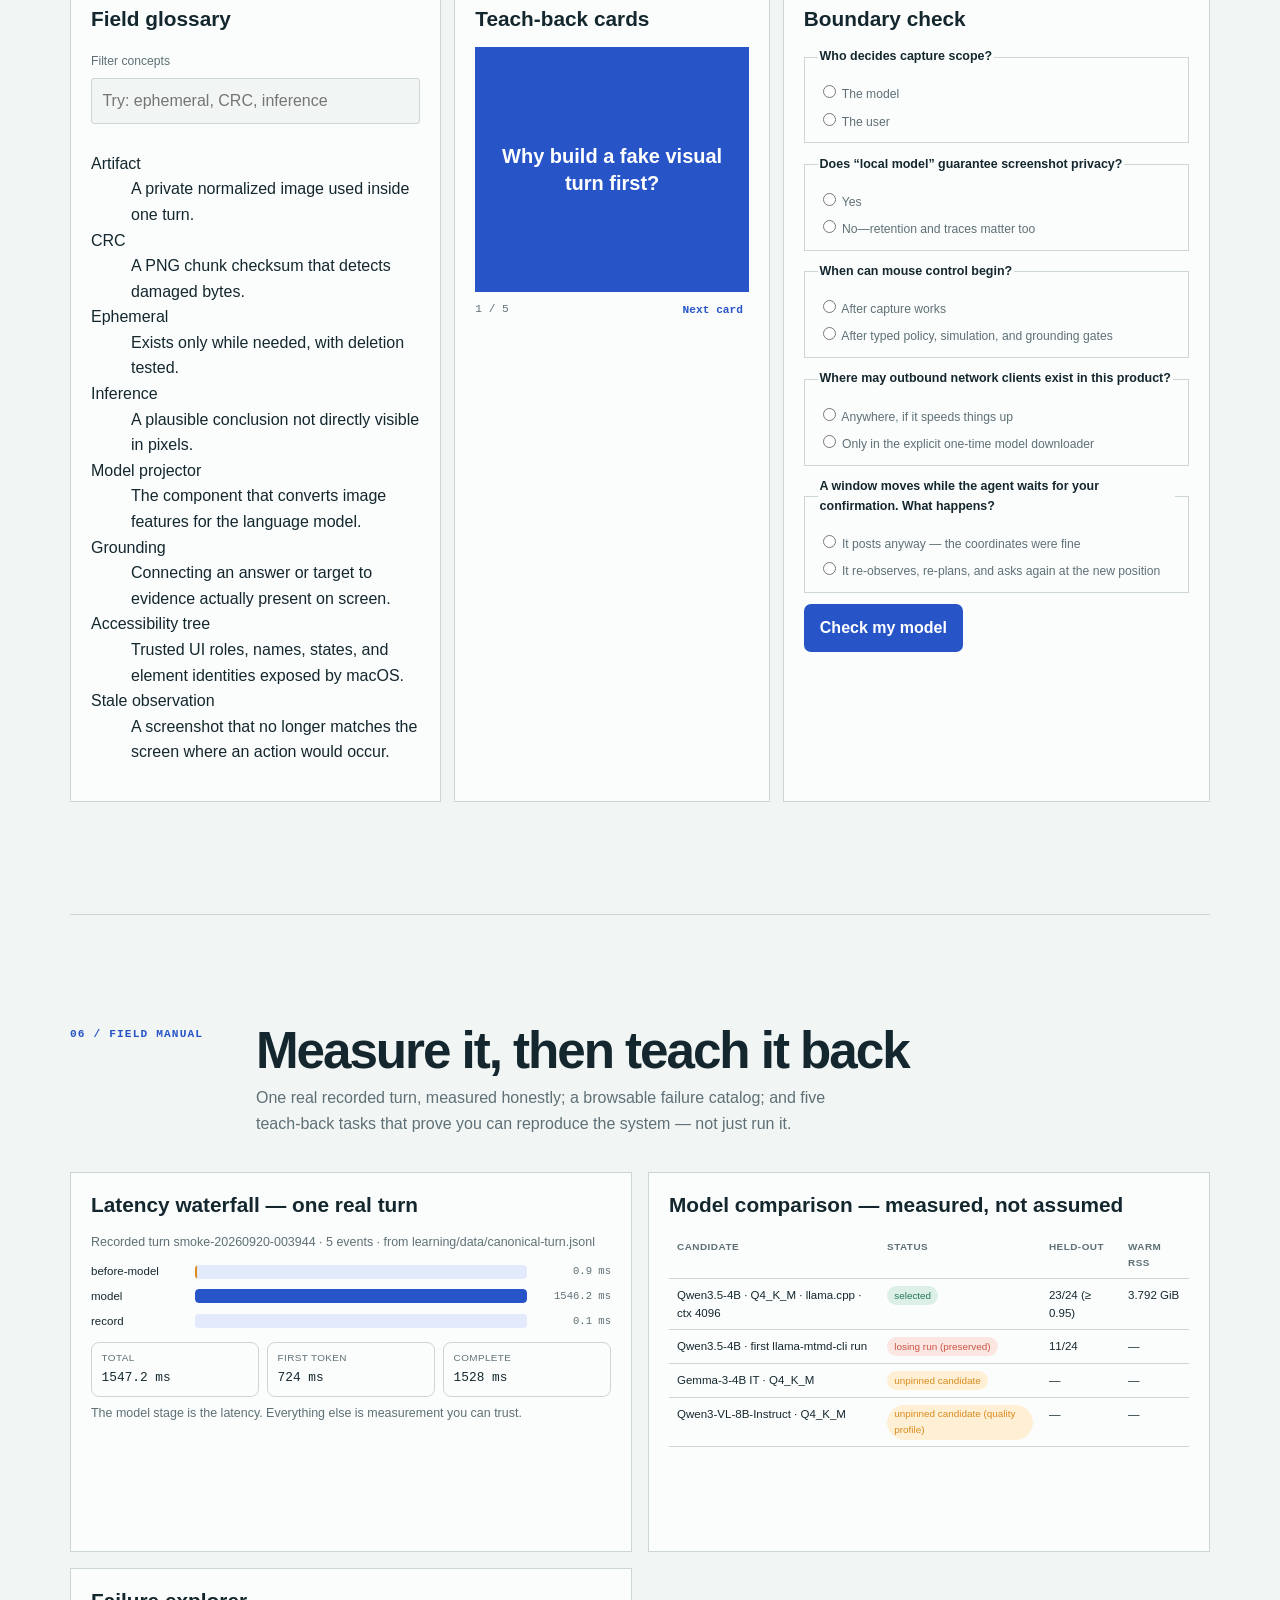
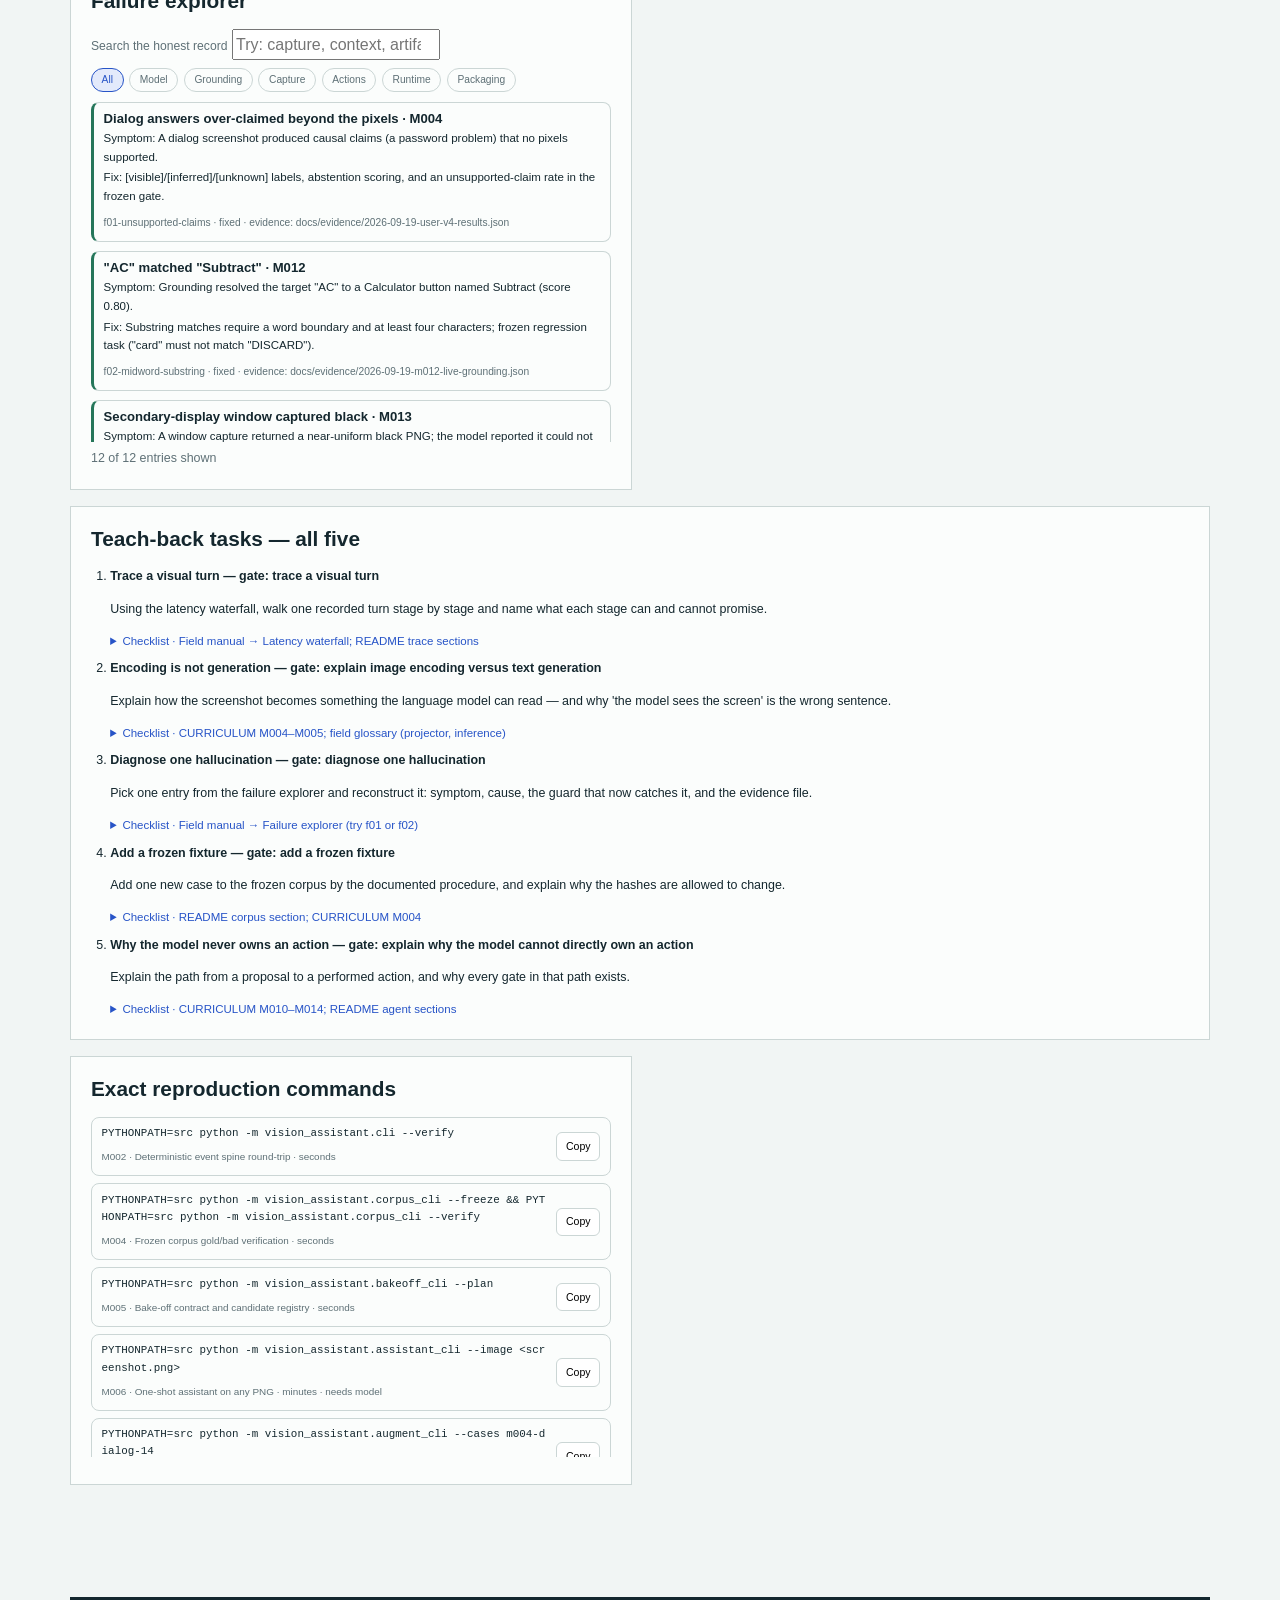
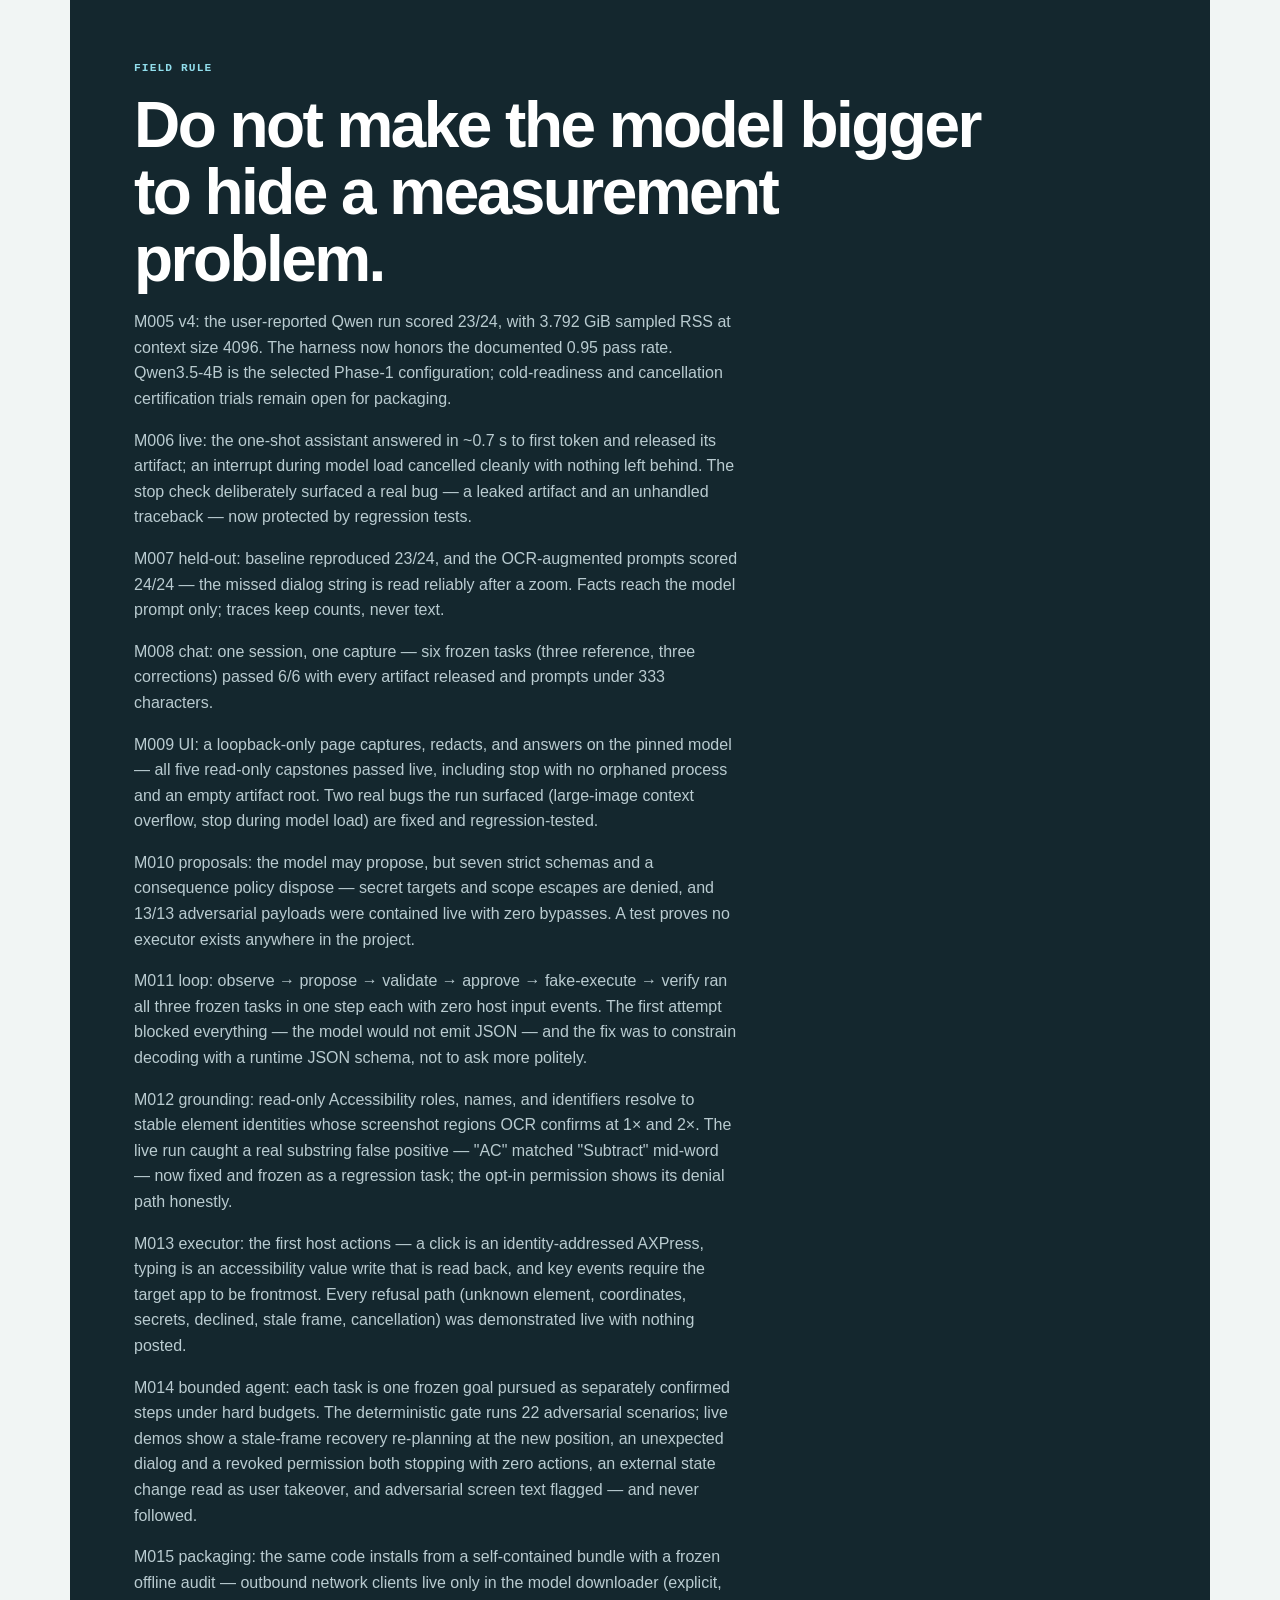
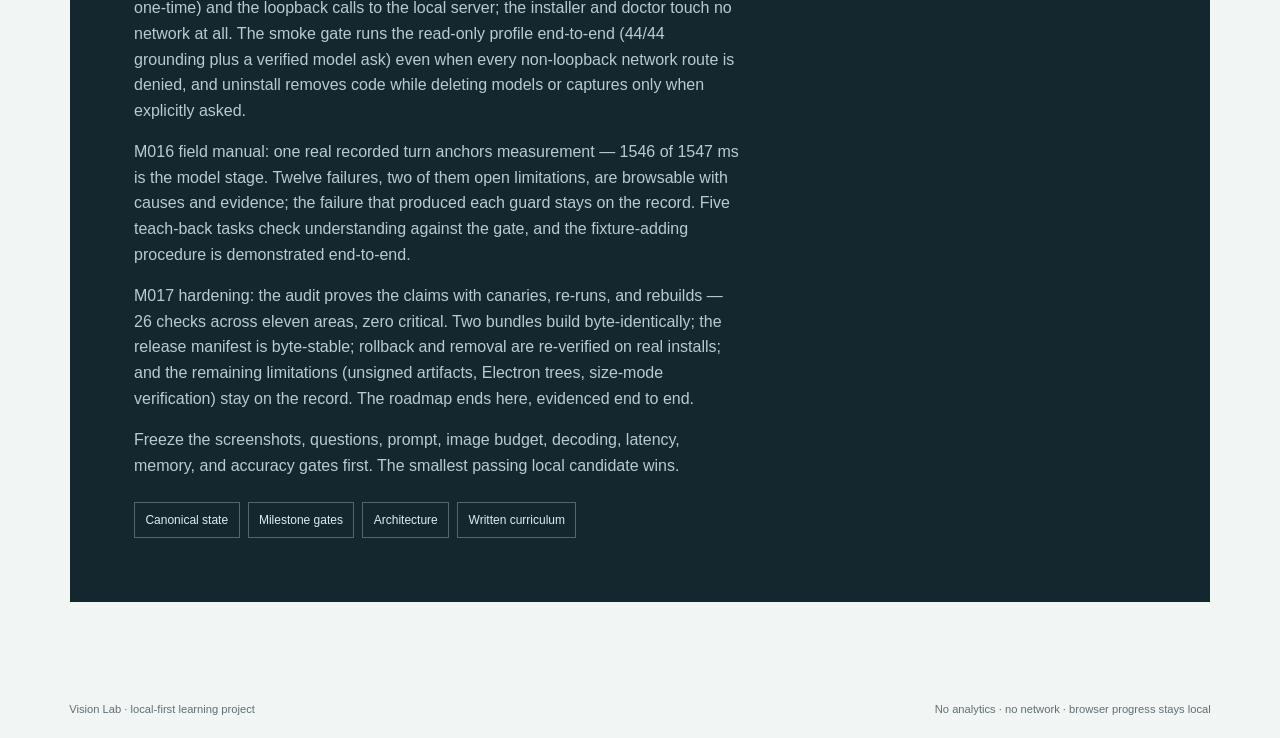
==== commit 51b59f32: "m022 phase 1: multi-viewport evidence accumulation harness FROZEN (trusted 70% traversal, ≤8 viewpor" ====
--- a/learning/index.html
+++ b/learning/index.html
@@ -39,7 +39,7 @@
         </div>
         <dl class="project-strip" aria-label="Verified project status">
           <div><dt>Current gate</dt><dd>Roadmap · complete — 17/17 milestones; hardening audit 26/26 zero critical; reproducible release manifest</dd></div>
-          <div><dt>Tests</dt><dd>606 passing · 596 product + 10 learning</dd></div>
+          <div><dt>Tests</dt><dd>636 passing · 626 product + 10 learning</dd></div>
           <div><dt>Model</dt><dd>Qwen3.5-4B · Q4_K_M — pinned, local</dd></div>
           <div><dt>Action access</dt><dd>None by default · opt-in actions in the disposable practice window</dd></div>
         </dl>
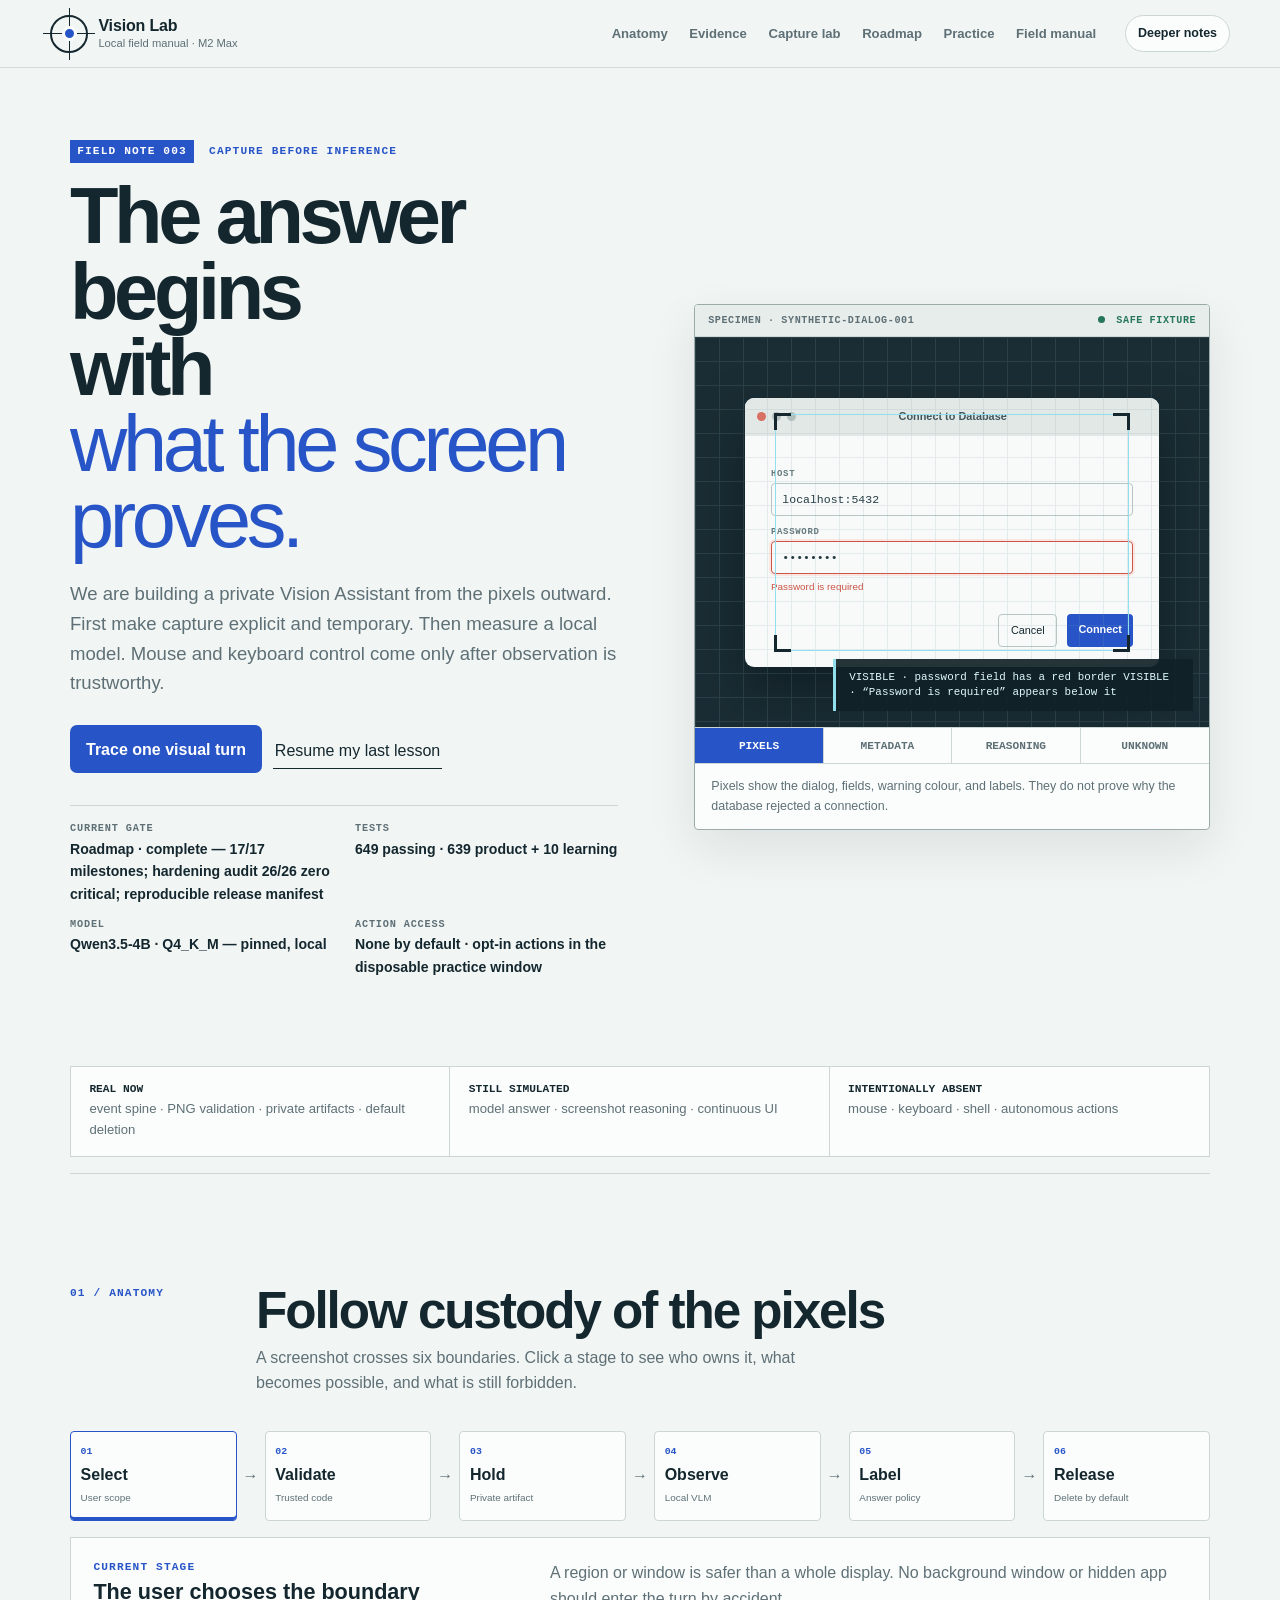
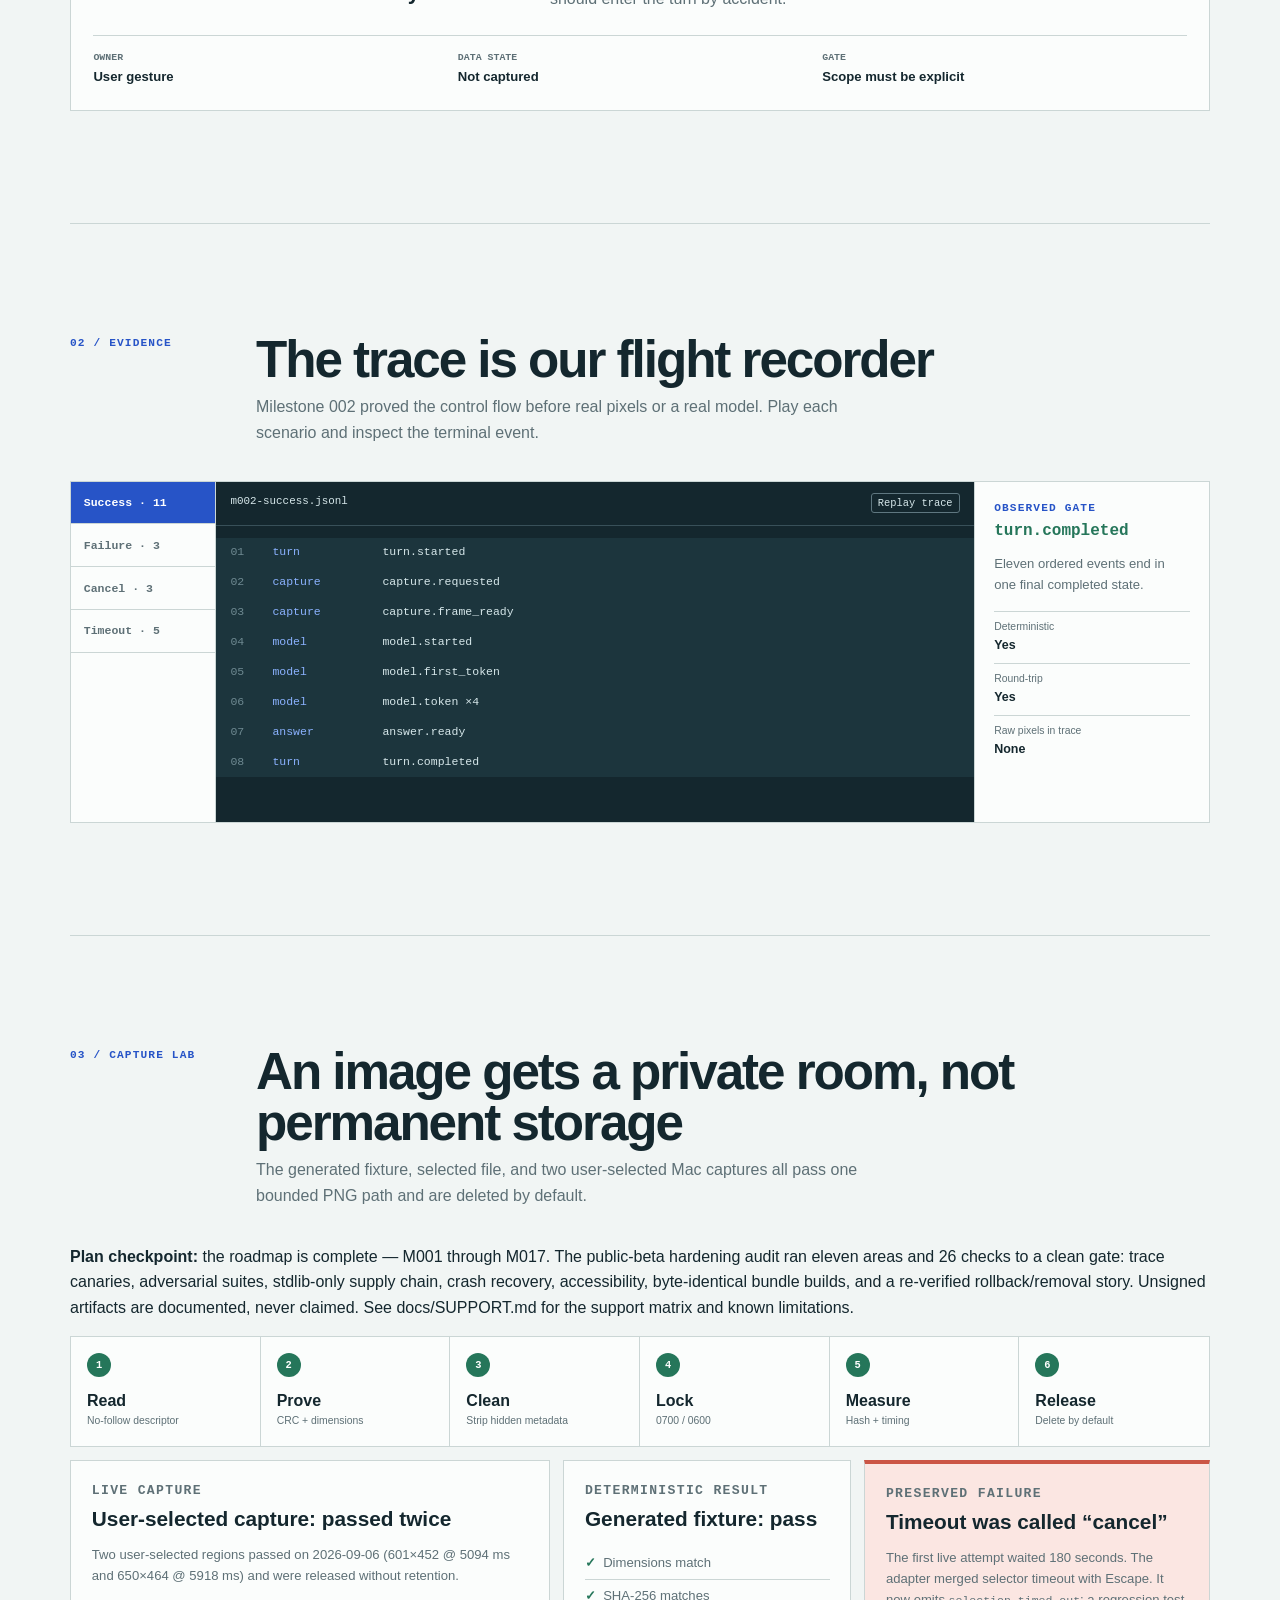
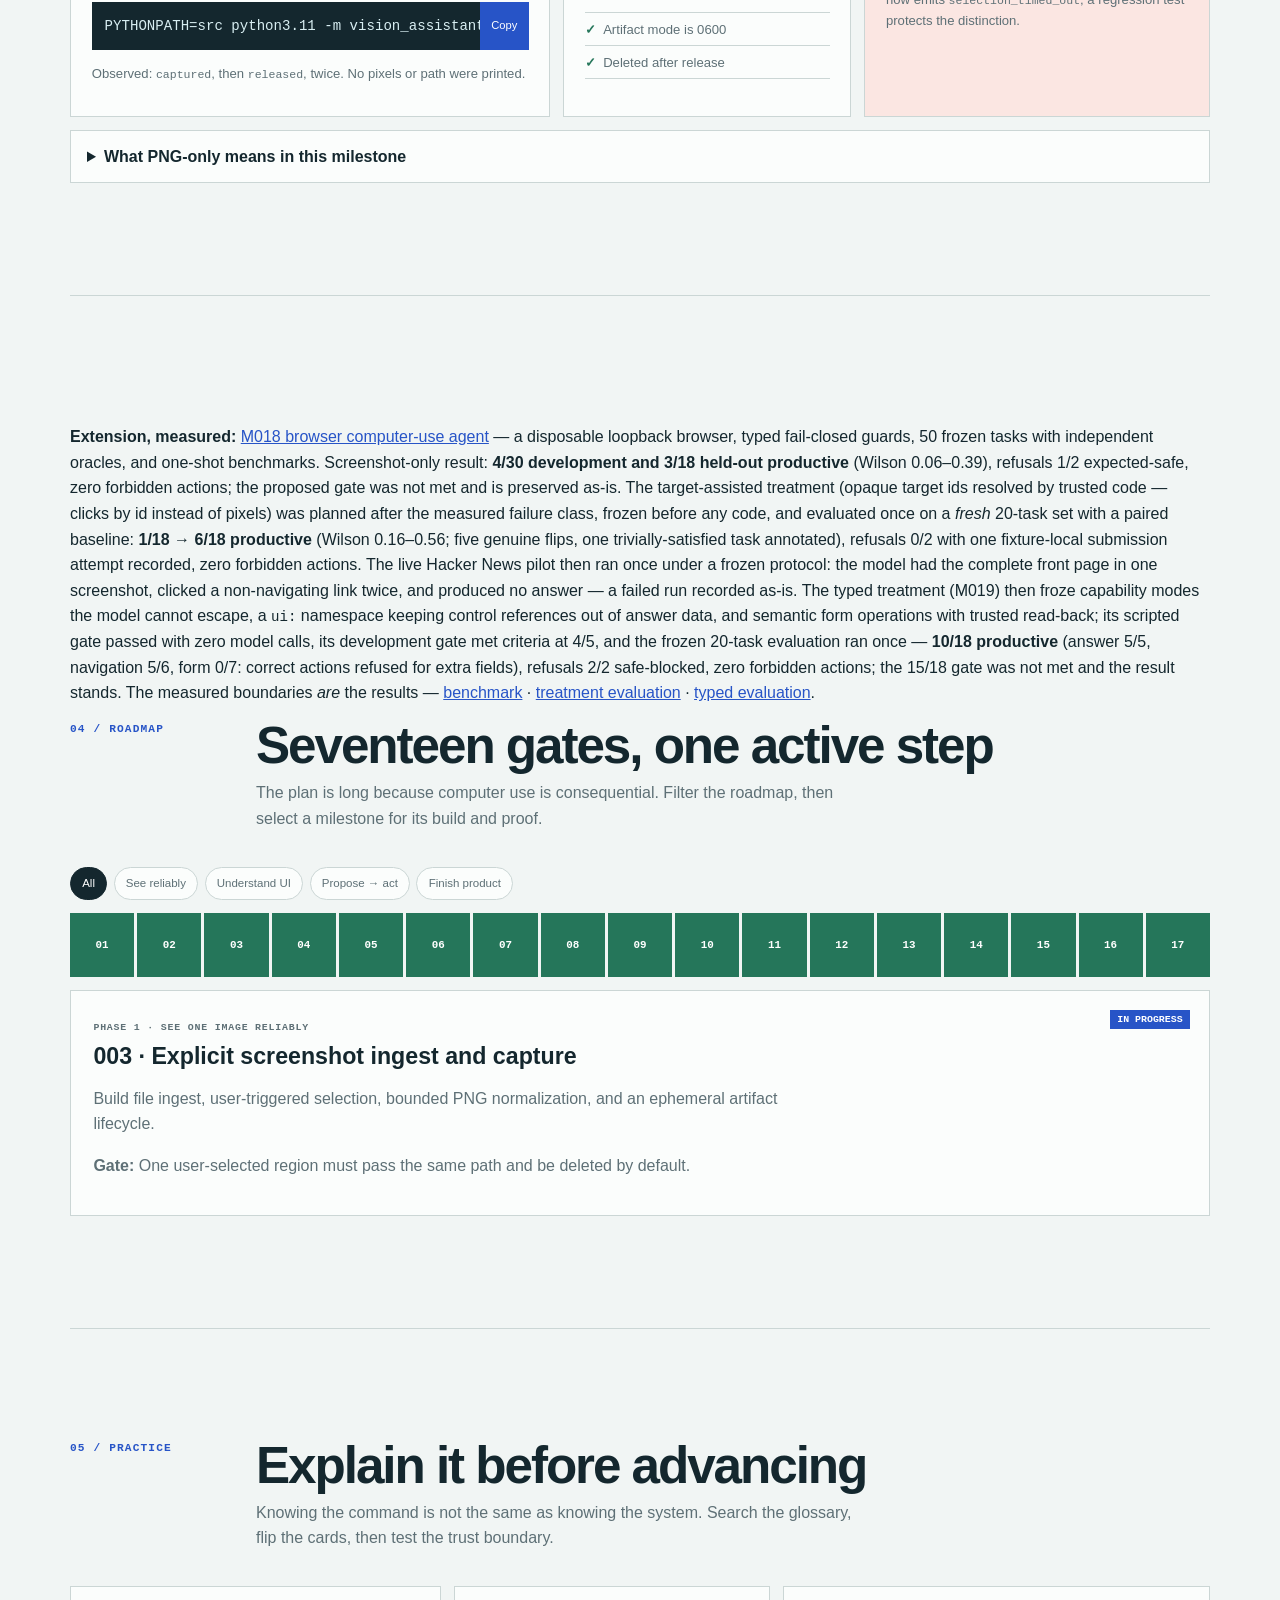
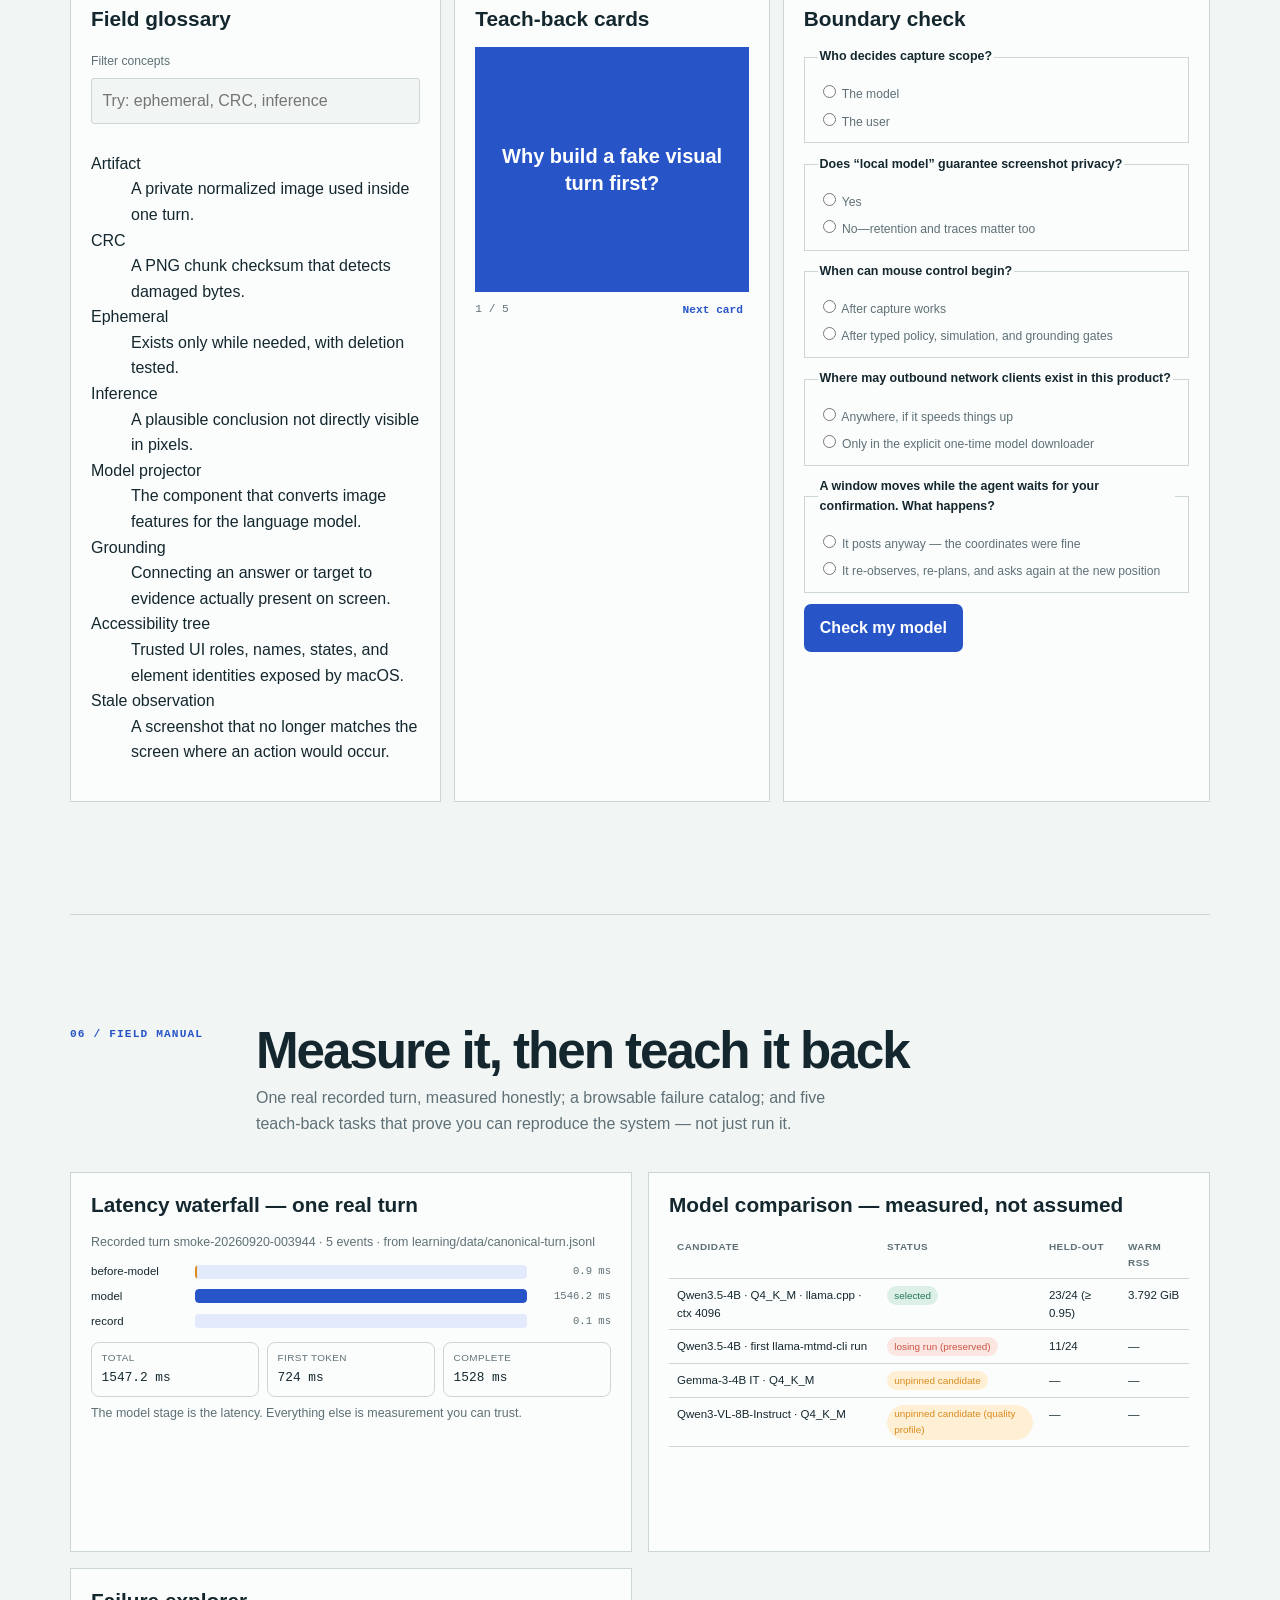
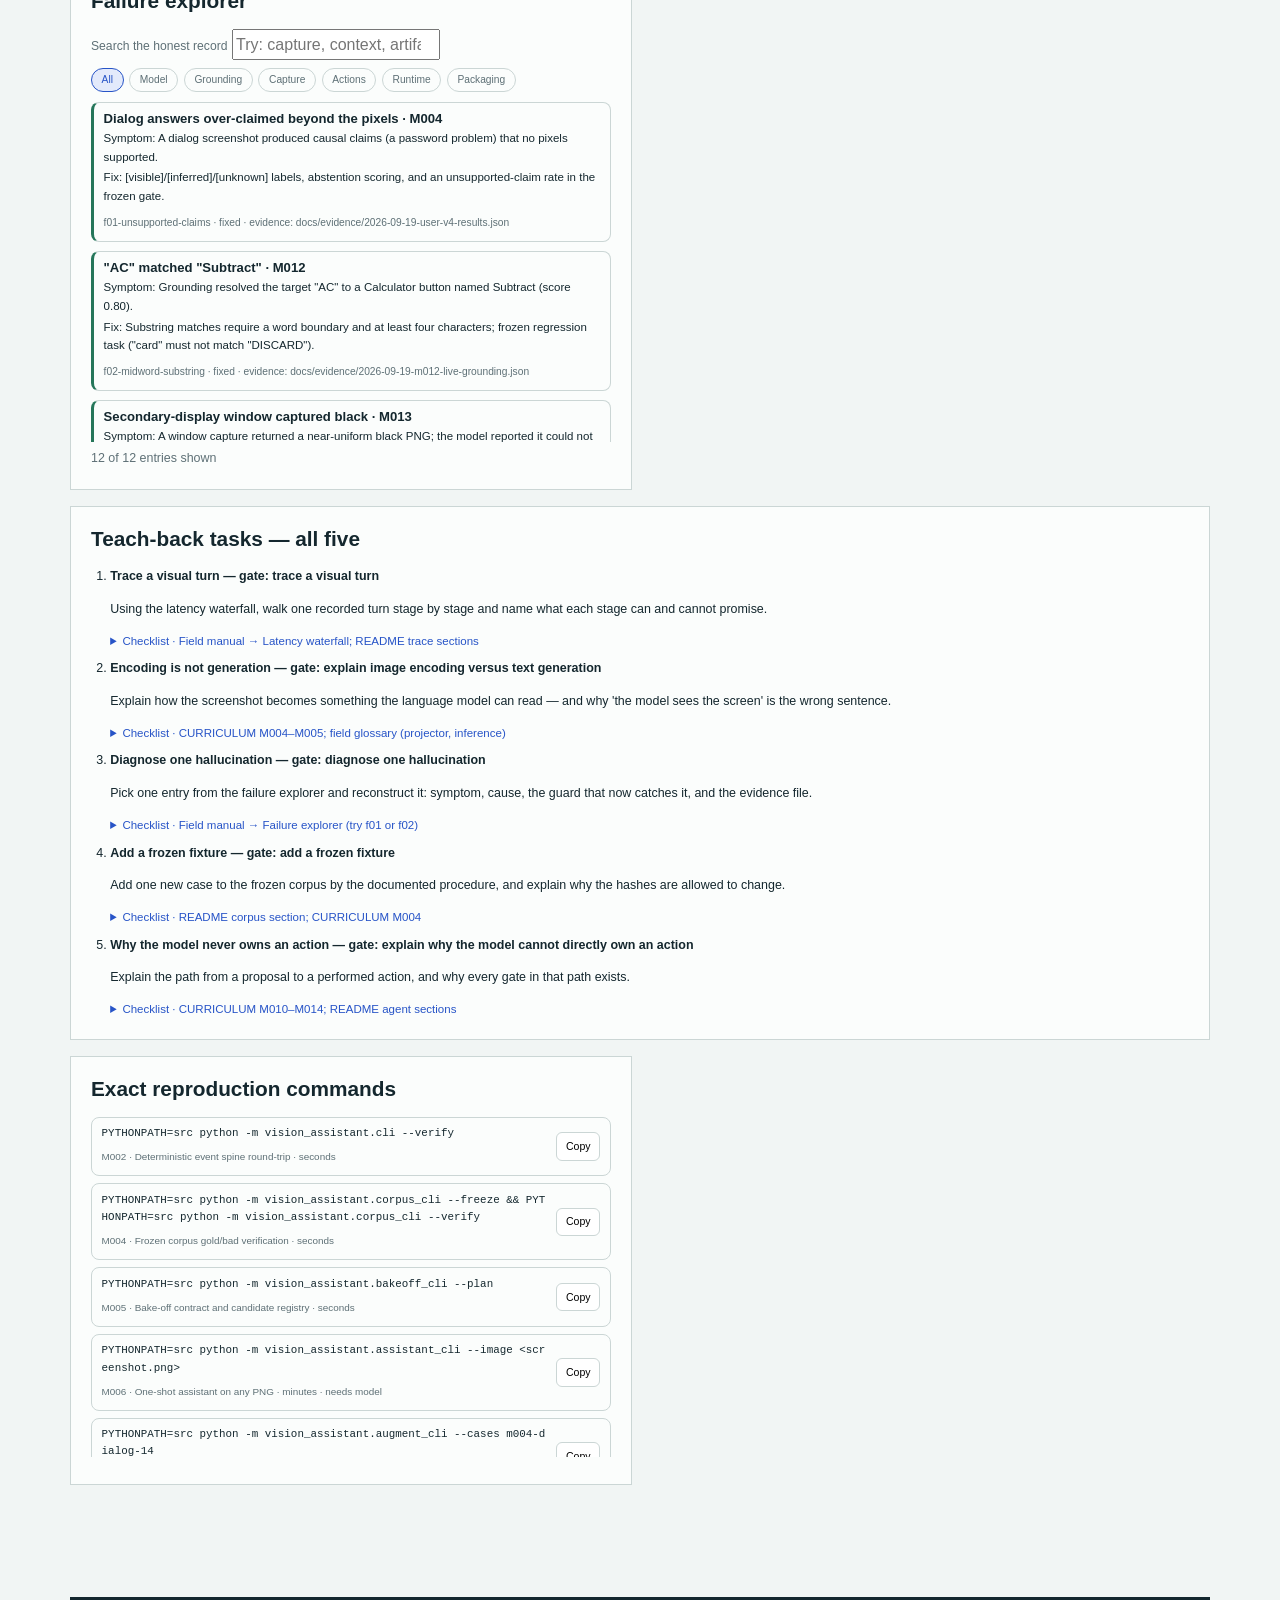
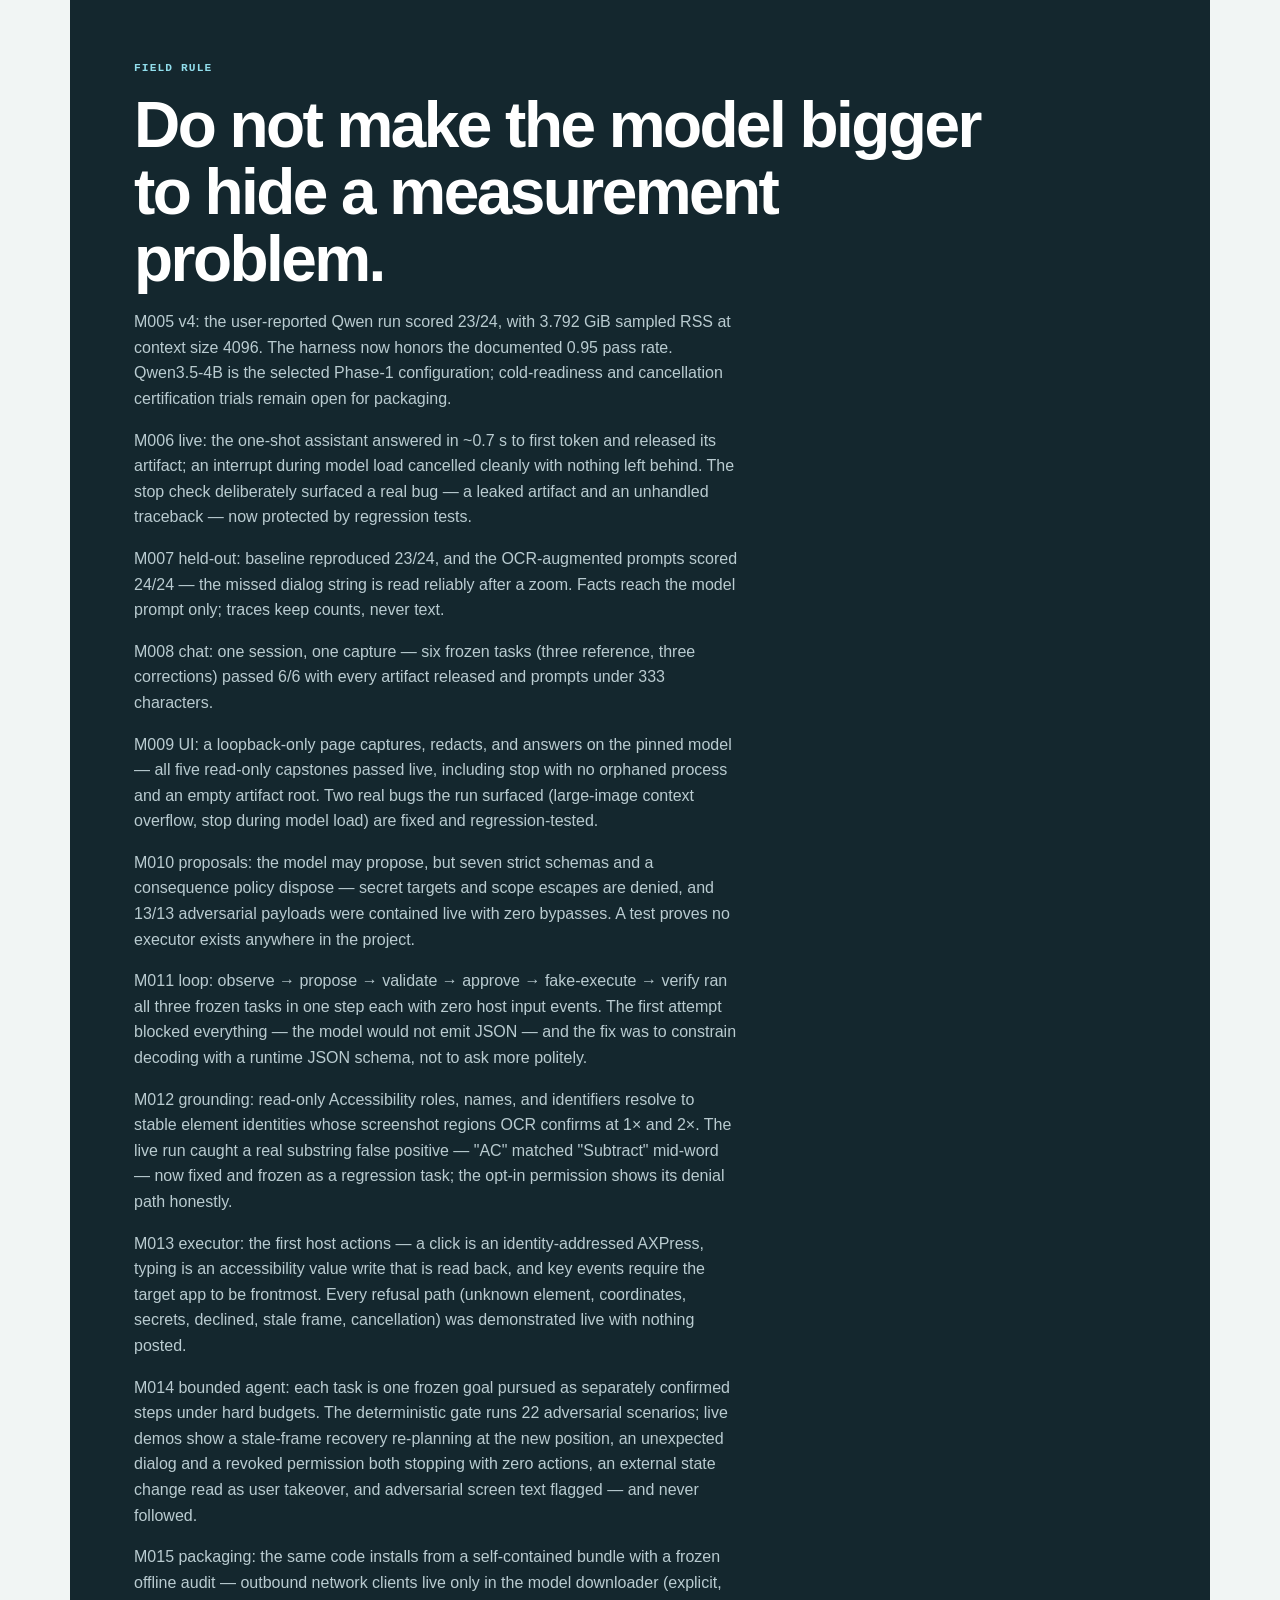
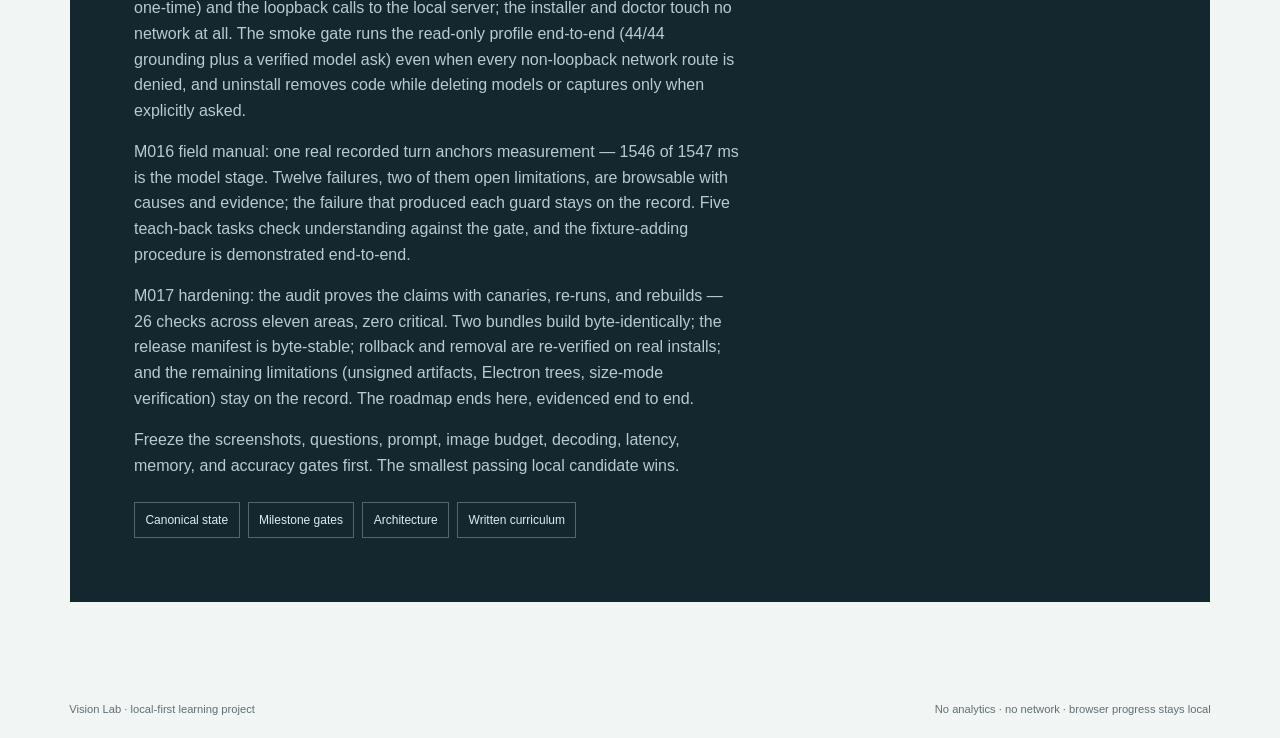
==== commit ece1a94c: "m022 dev set: five long-page scan tasks frozen for the development smoke (unique-title deterministic" ====
--- a/learning/index.html
+++ b/learning/index.html
@@ -39,7 +39,7 @@
         </div>
         <dl class="project-strip" aria-label="Verified project status">
           <div><dt>Current gate</dt><dd>Roadmap · complete — 17/17 milestones; hardening audit 26/26 zero critical; reproducible release manifest</dd></div>
-          <div><dt>Tests</dt><dd>636 passing · 626 product + 10 learning</dd></div>
+          <div><dt>Tests</dt><dd>649 passing · 639 product + 10 learning</dd></div>
           <div><dt>Model</dt><dd>Qwen3.5-4B · Q4_K_M — pinned, local</dd></div>
           <div><dt>Action access</dt><dd>None by default · opt-in actions in the disposable practice window</dd></div>
         </dl>
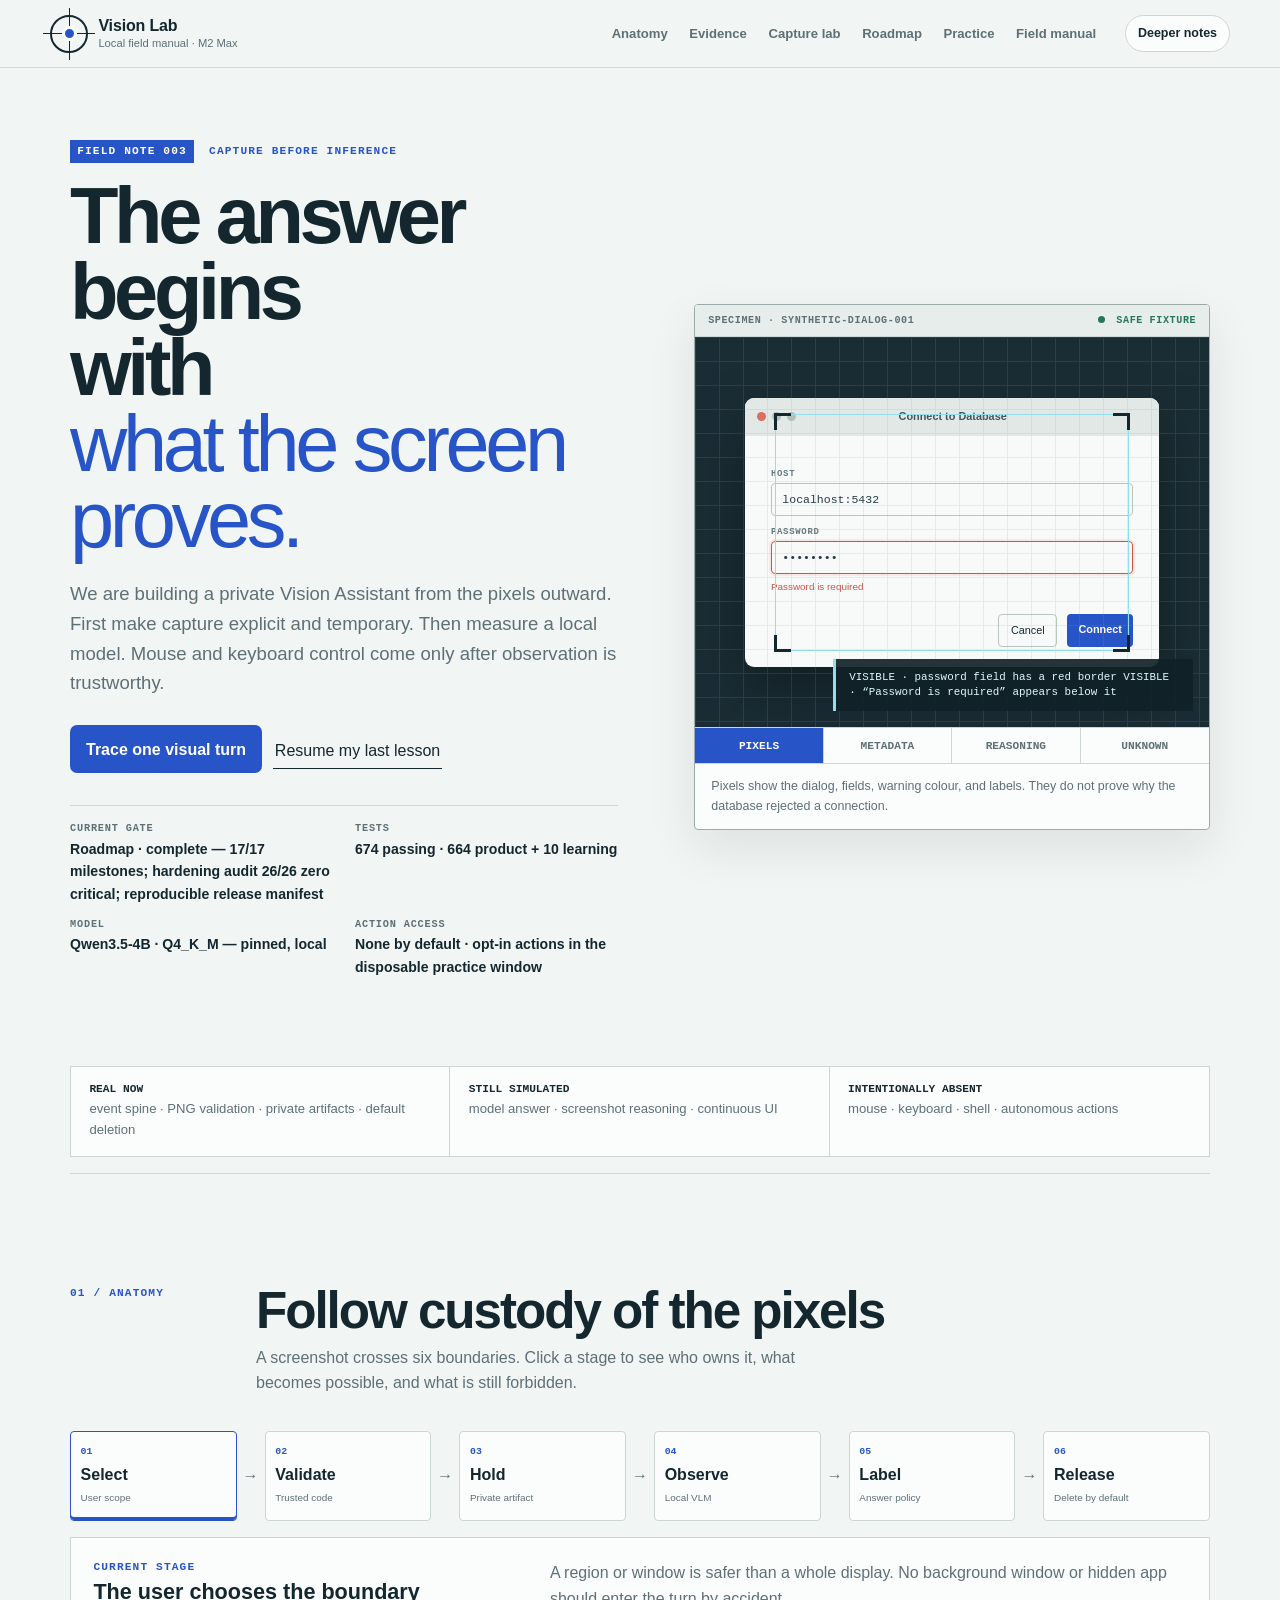
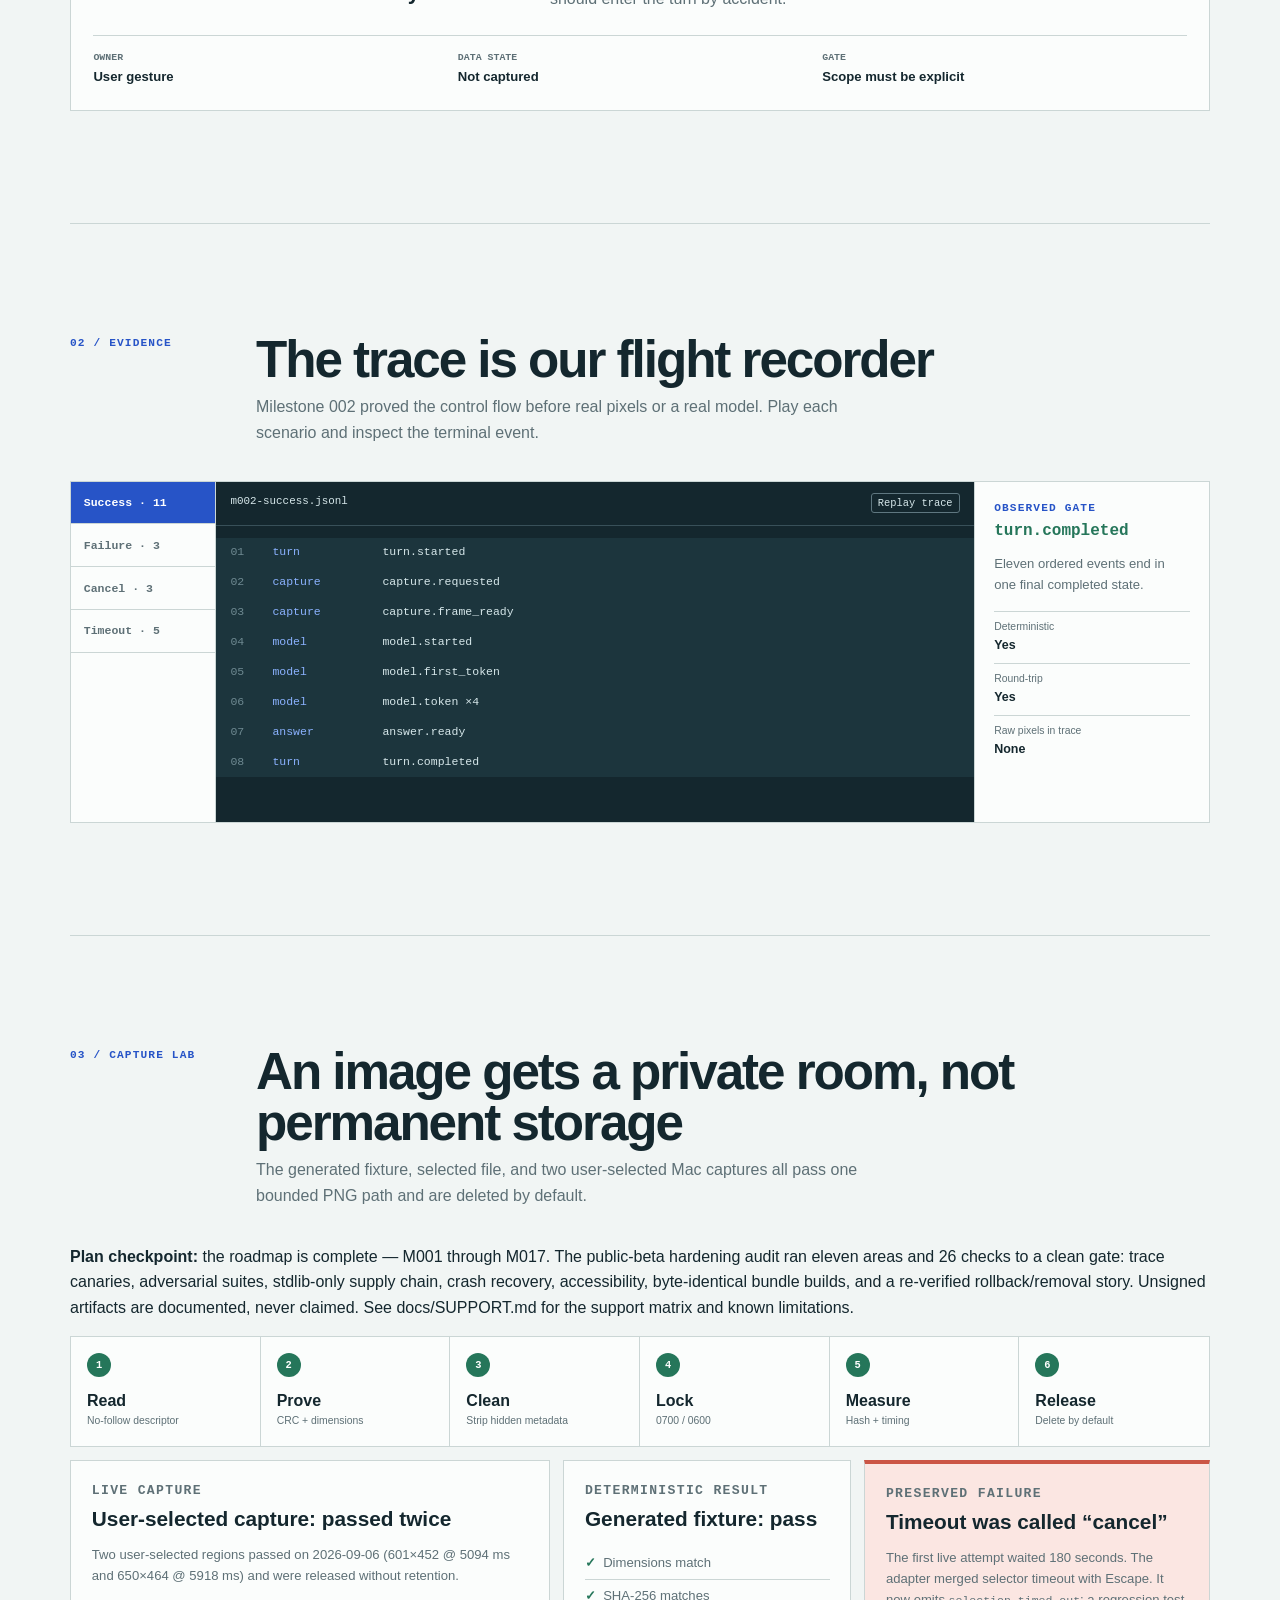
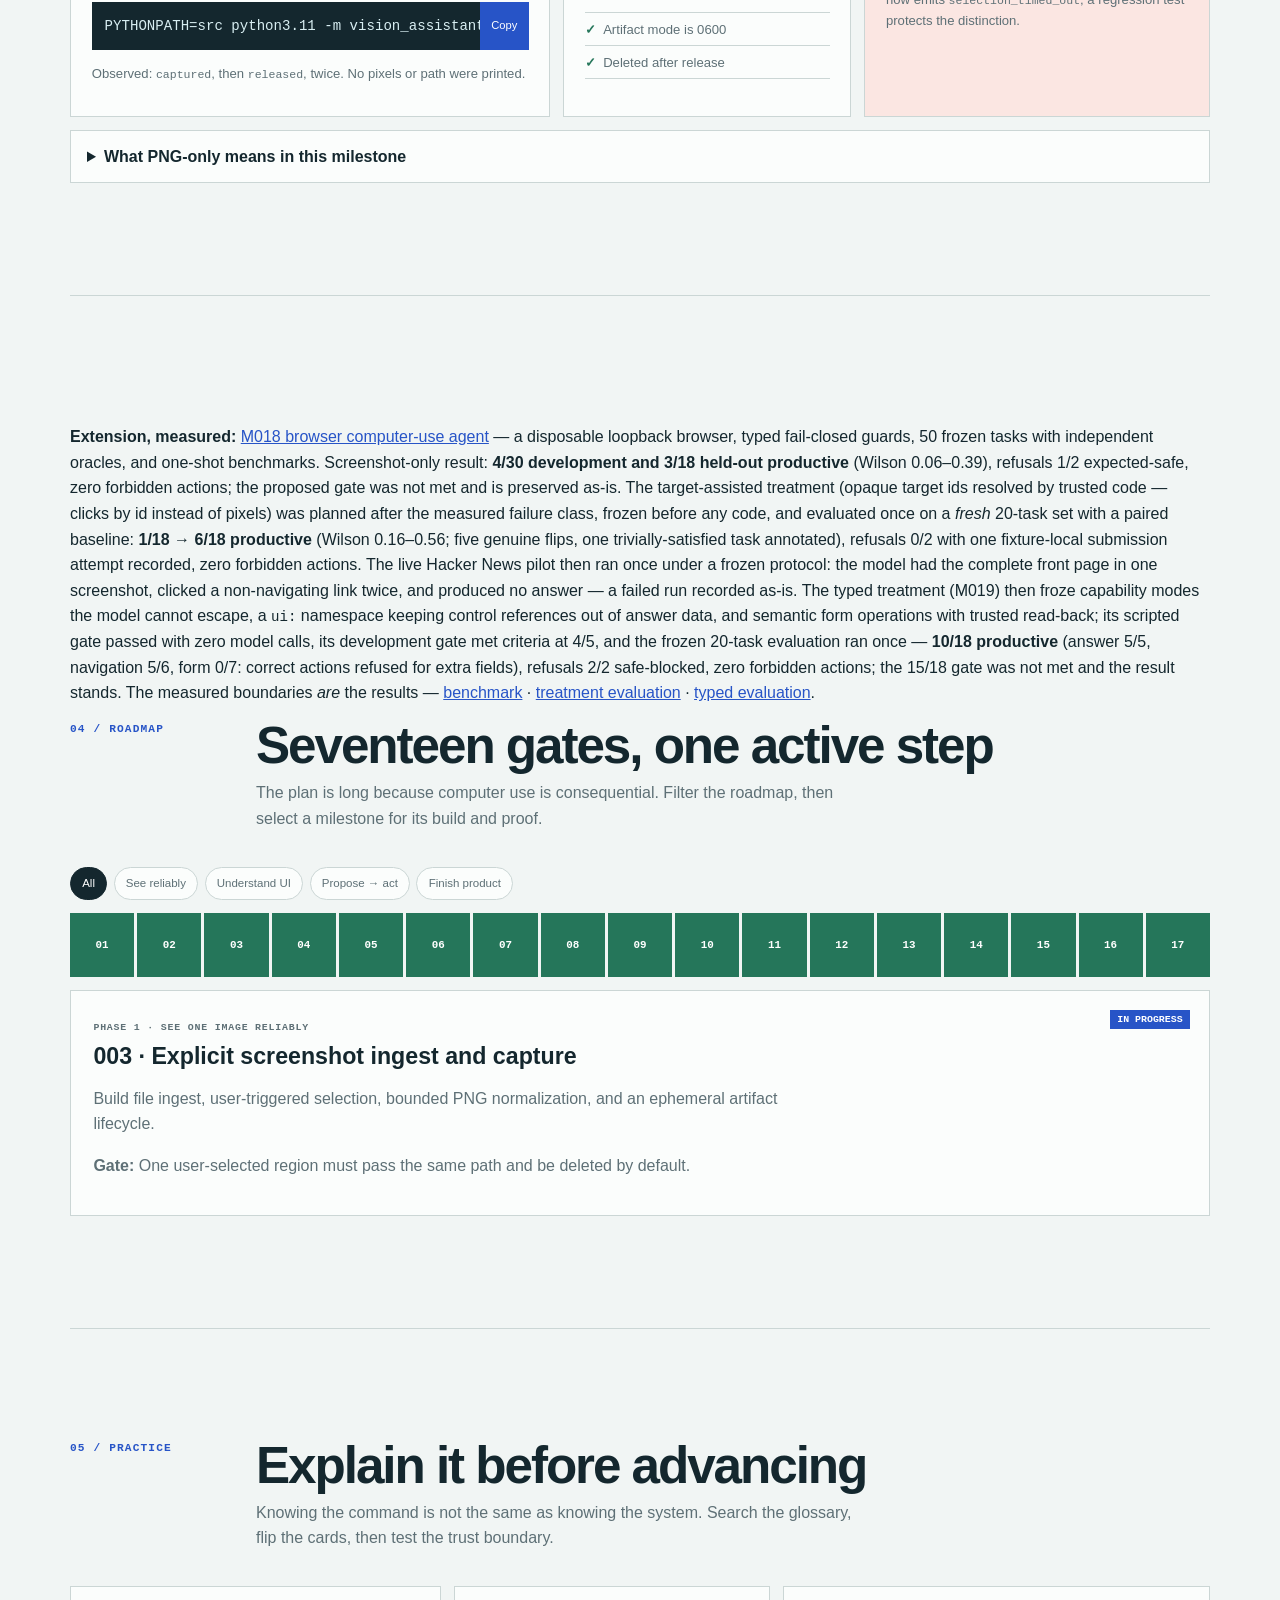
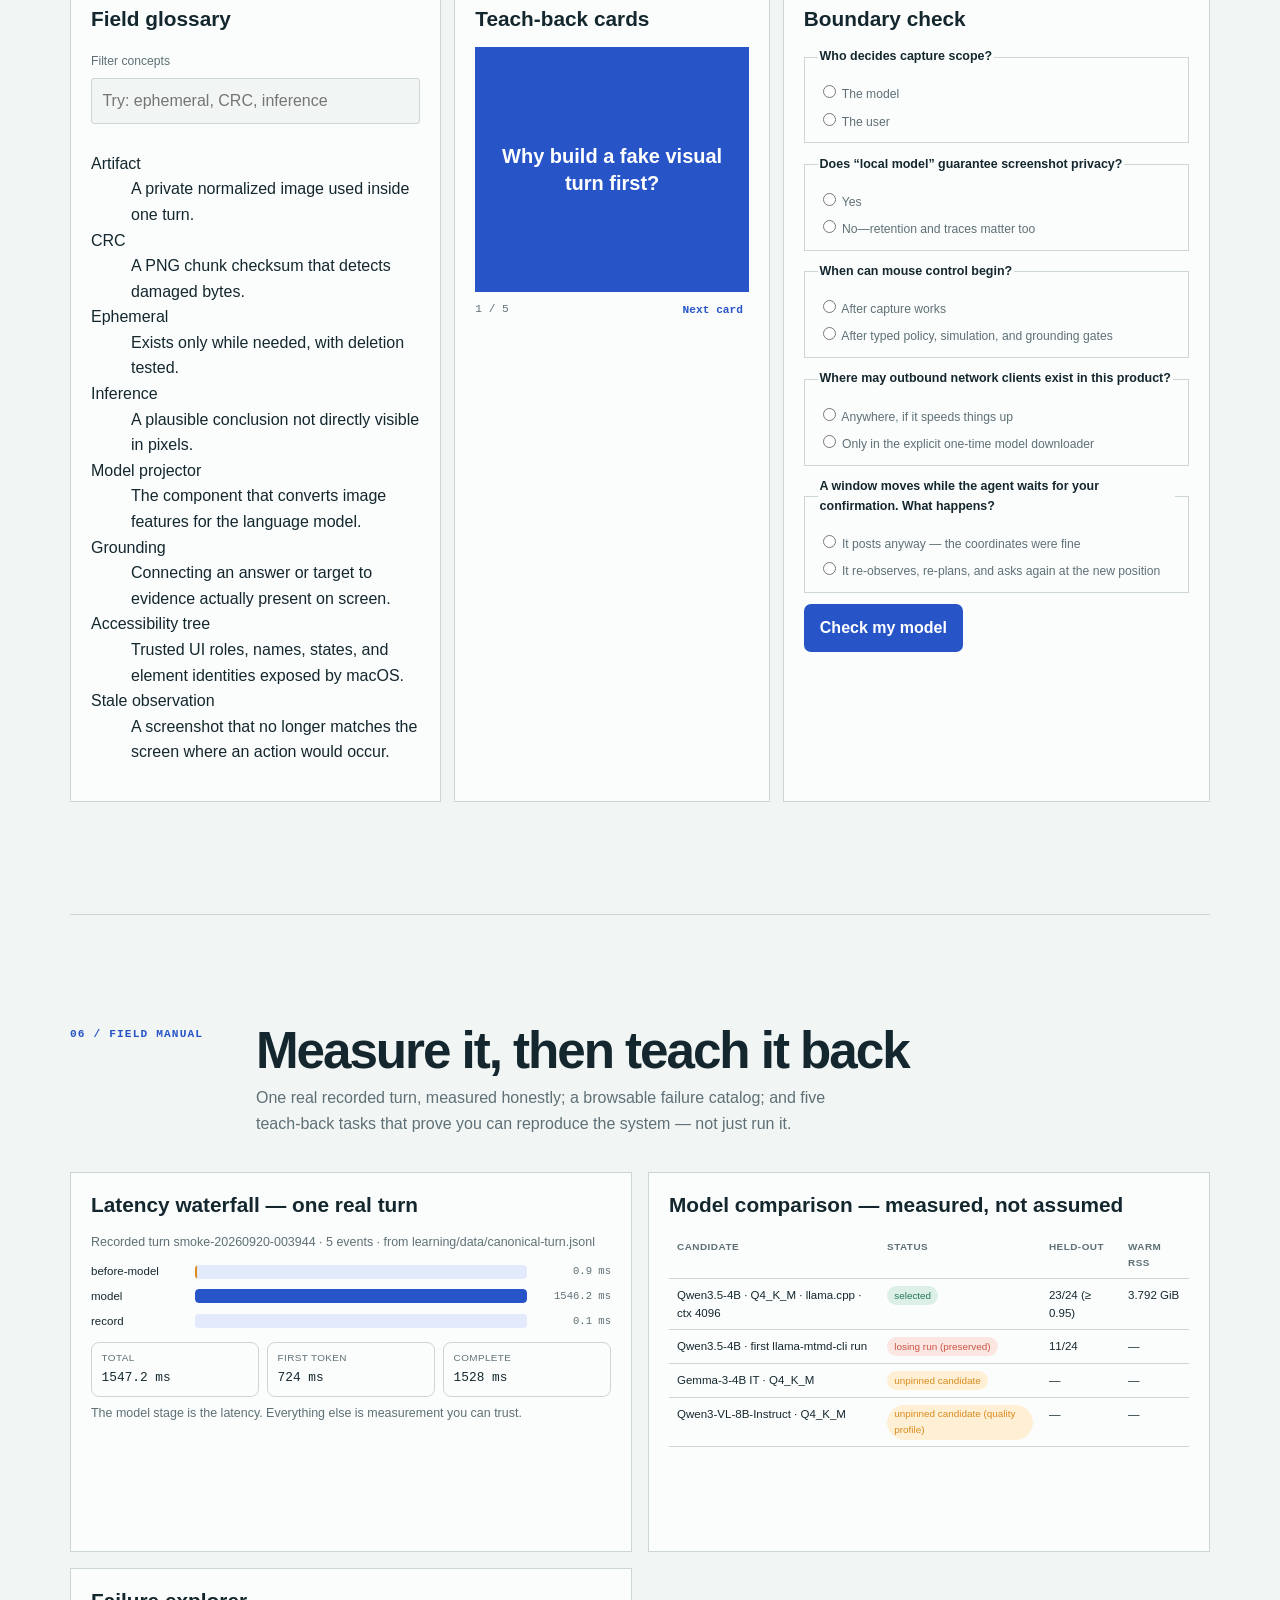
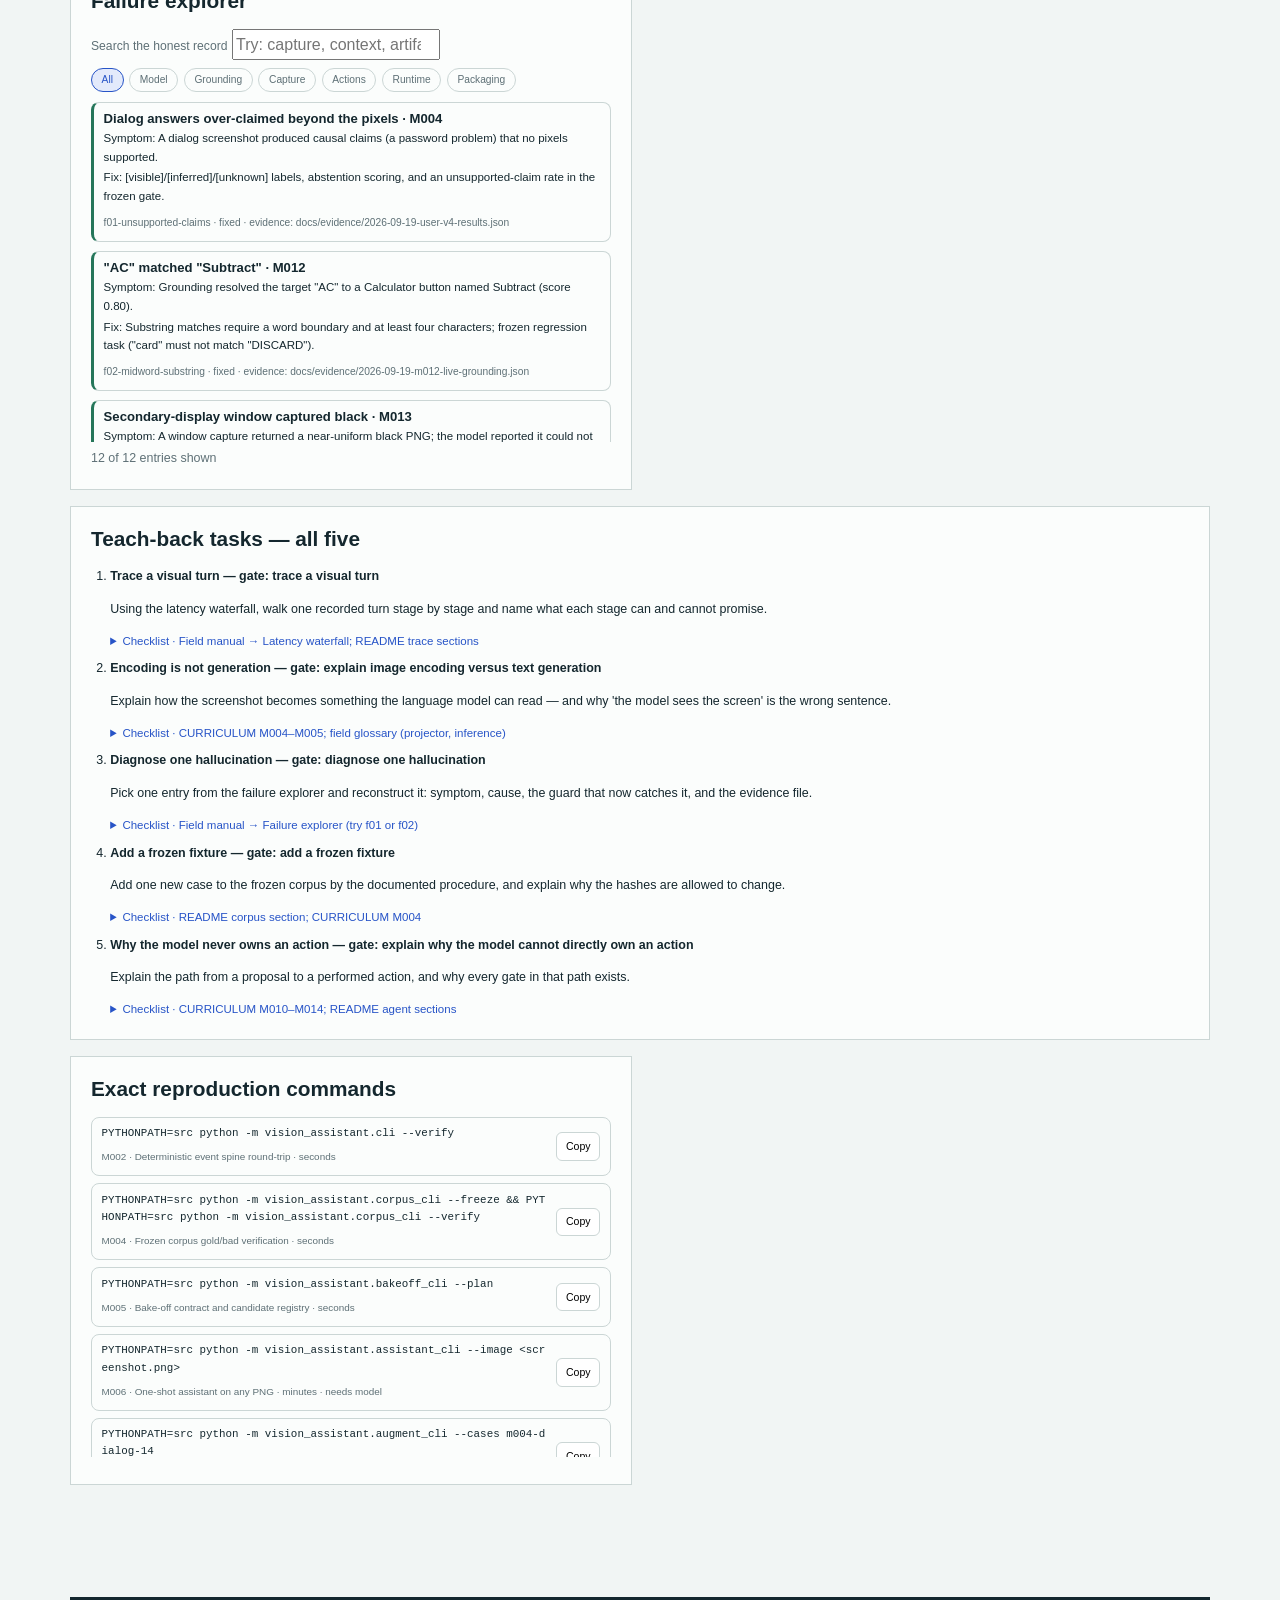
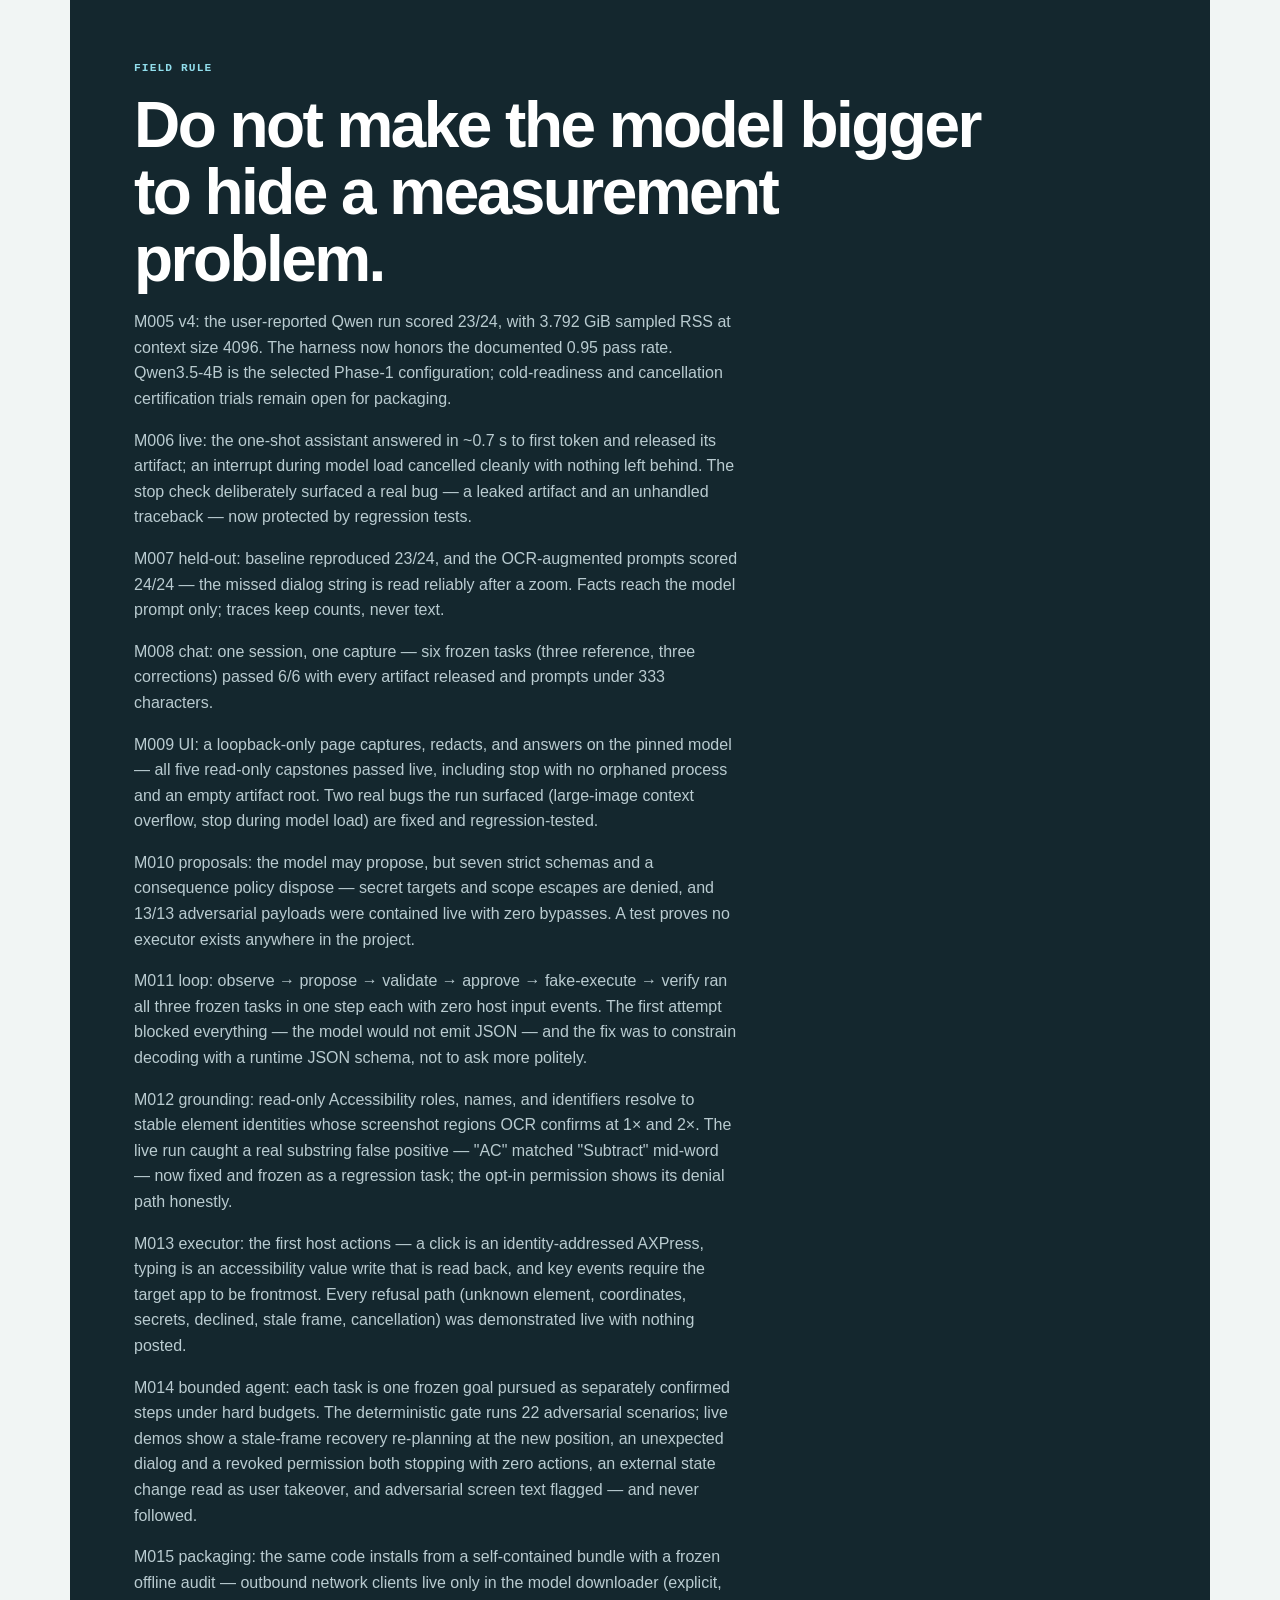
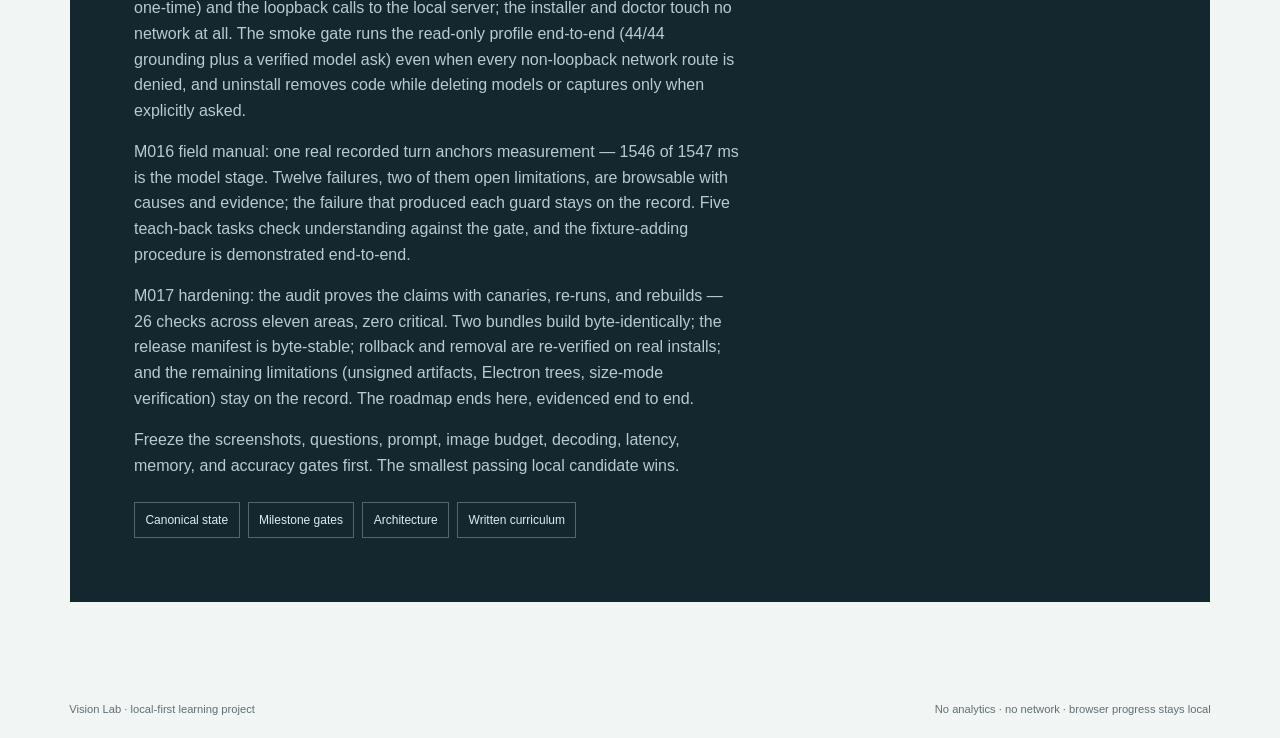
==== commit fcb61dde: "cua-s1 specialist provider + m019-dev decision-provider flag (spike build freeze): stdlib-only cua_s" ====
--- a/learning/index.html
+++ b/learning/index.html
@@ -39,7 +39,7 @@
         </div>
         <dl class="project-strip" aria-label="Verified project status">
           <div><dt>Current gate</dt><dd>Roadmap · complete — 17/17 milestones; hardening audit 26/26 zero critical; reproducible release manifest</dd></div>
-          <div><dt>Tests</dt><dd>649 passing · 639 product + 10 learning</dd></div>
+          <div><dt>Tests</dt><dd>674 passing · 664 product + 10 learning</dd></div>
           <div><dt>Model</dt><dd>Qwen3.5-4B · Q4_K_M — pinned, local</dd></div>
           <div><dt>Action access</dt><dd>None by default · opt-in actions in the disposable practice window</dd></div>
         </dl>
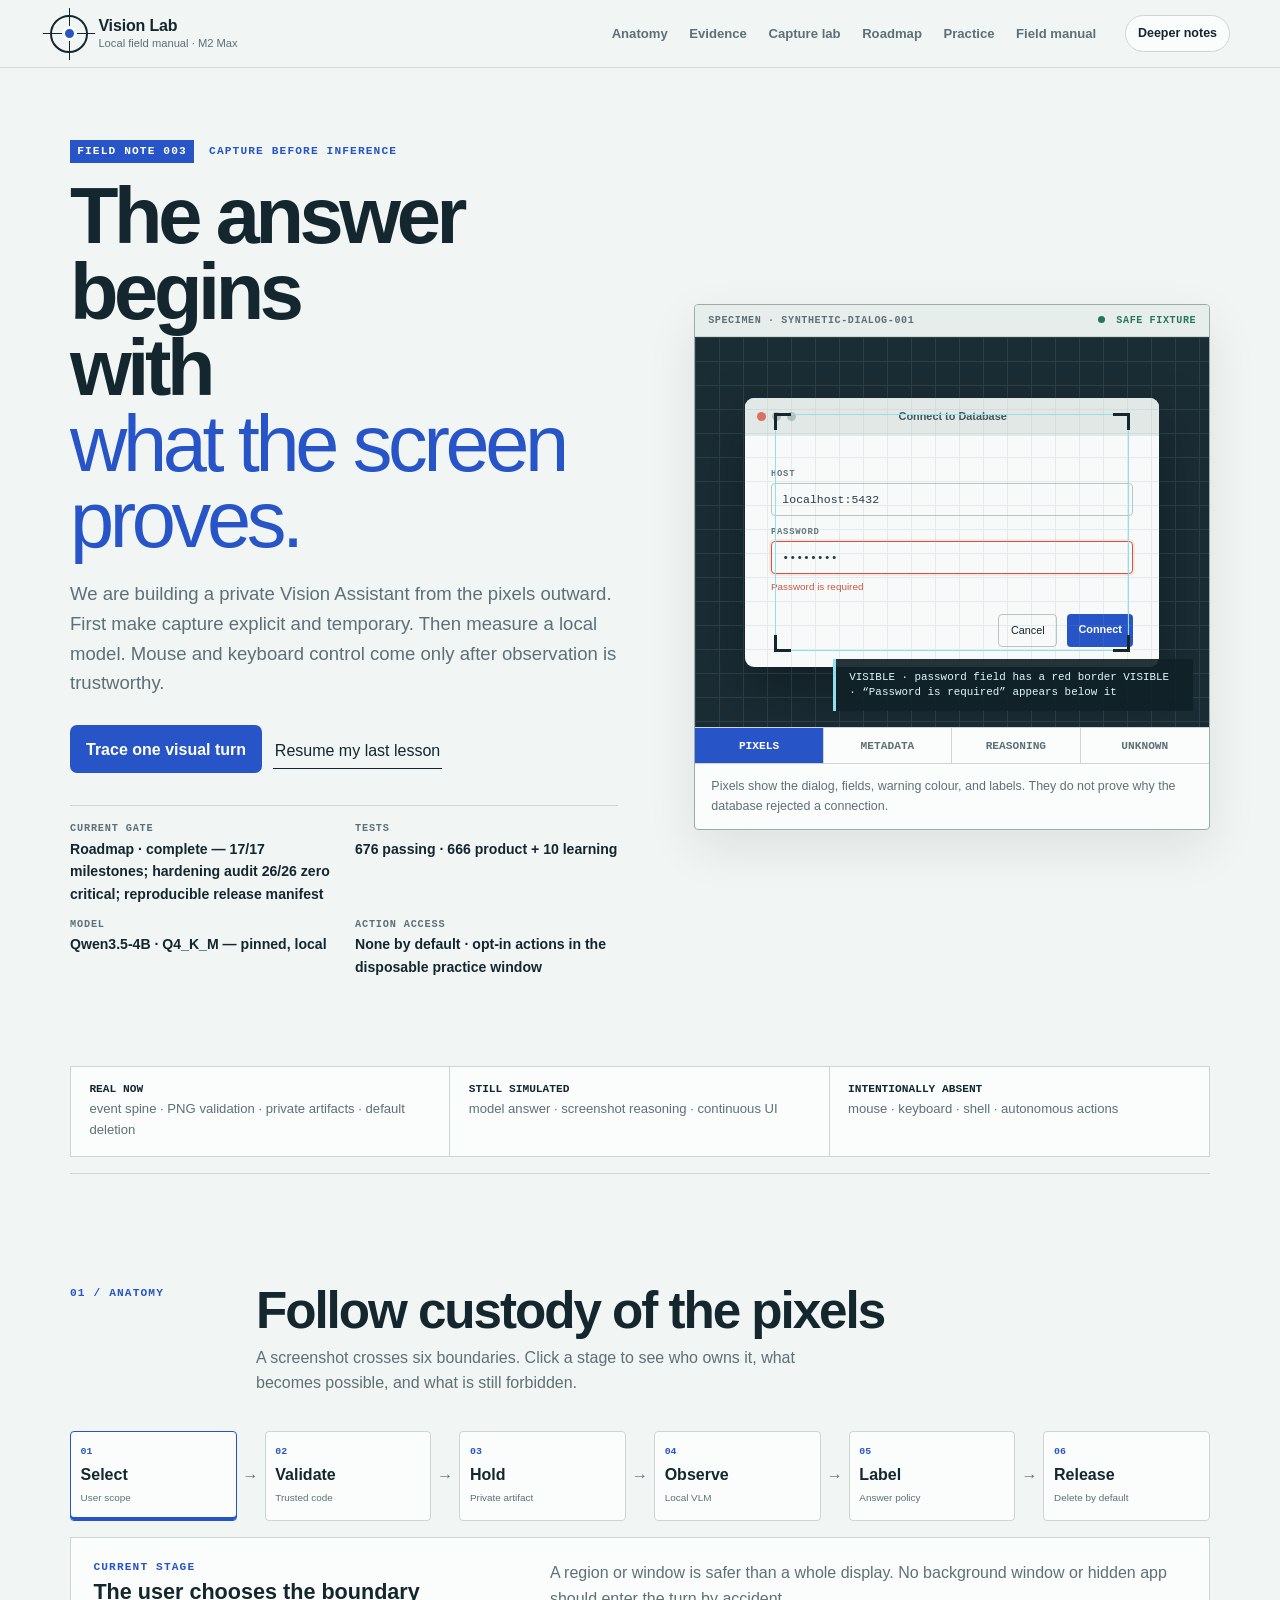
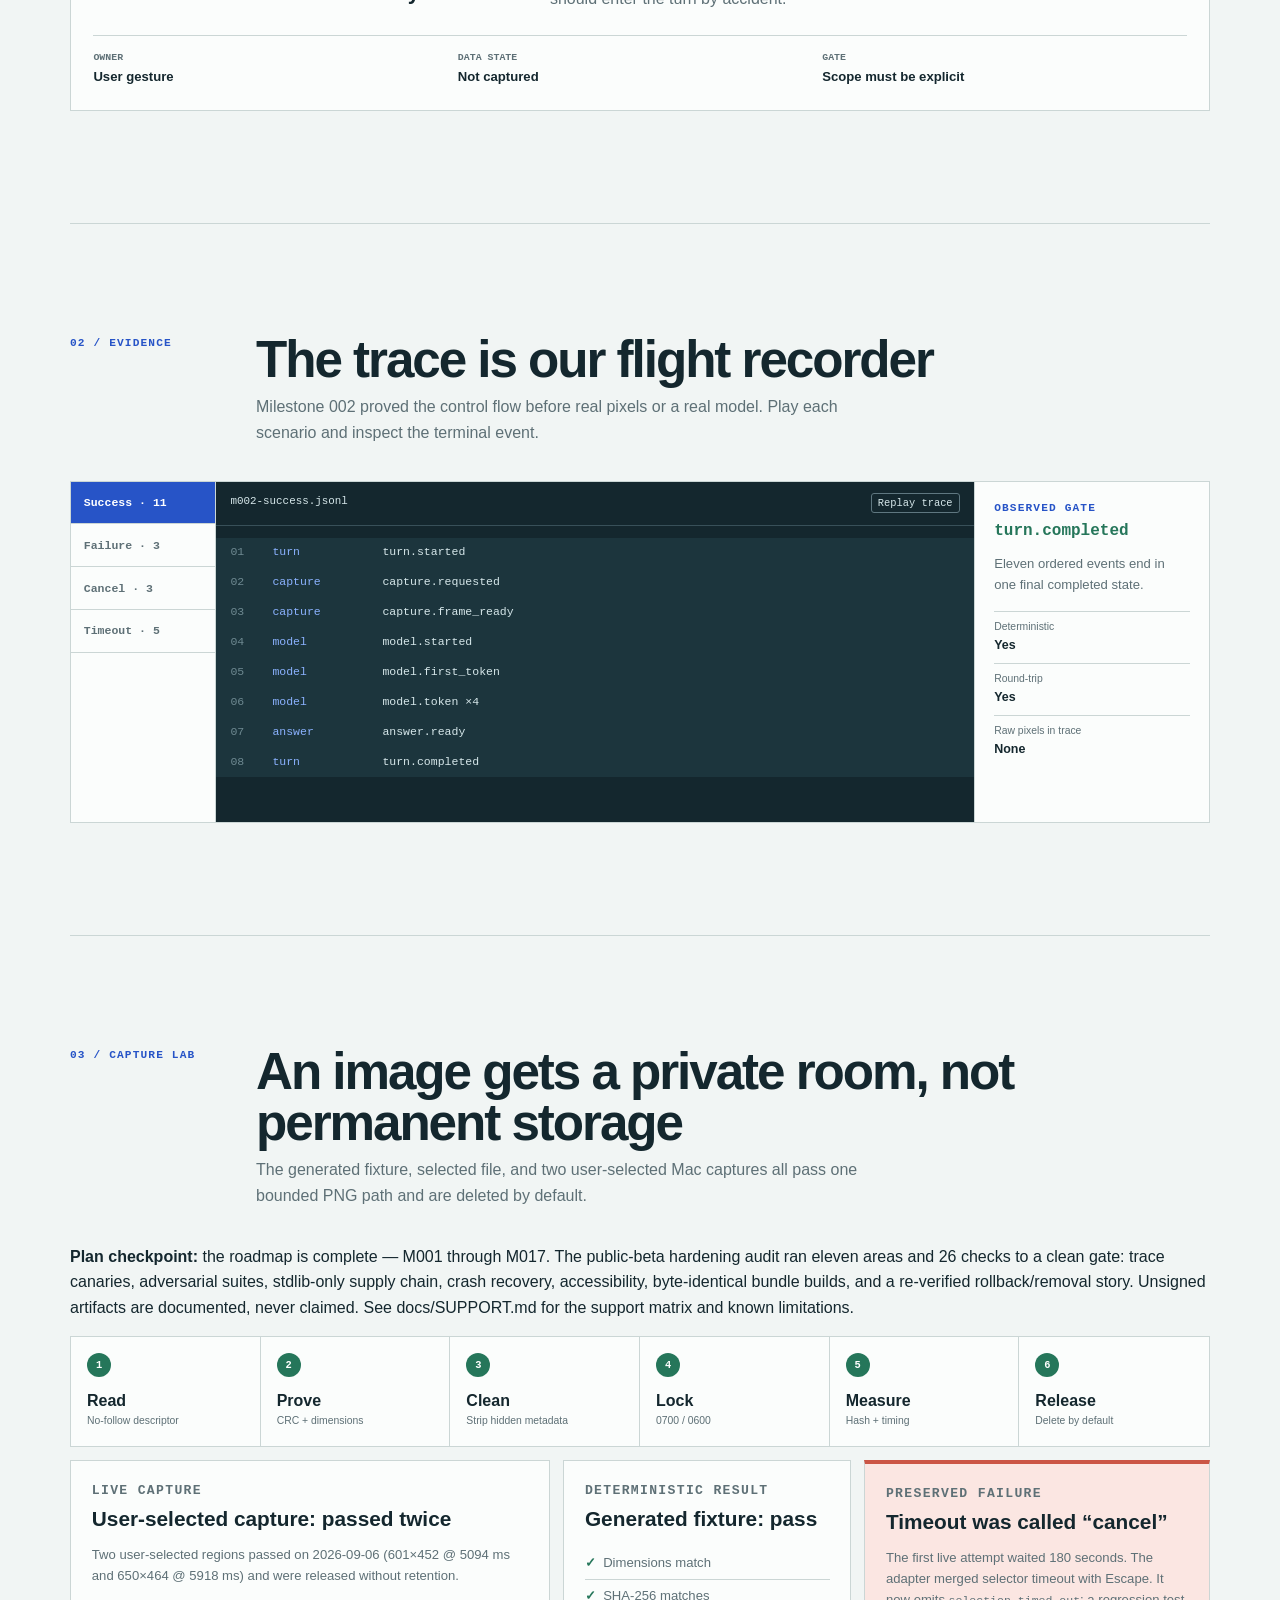
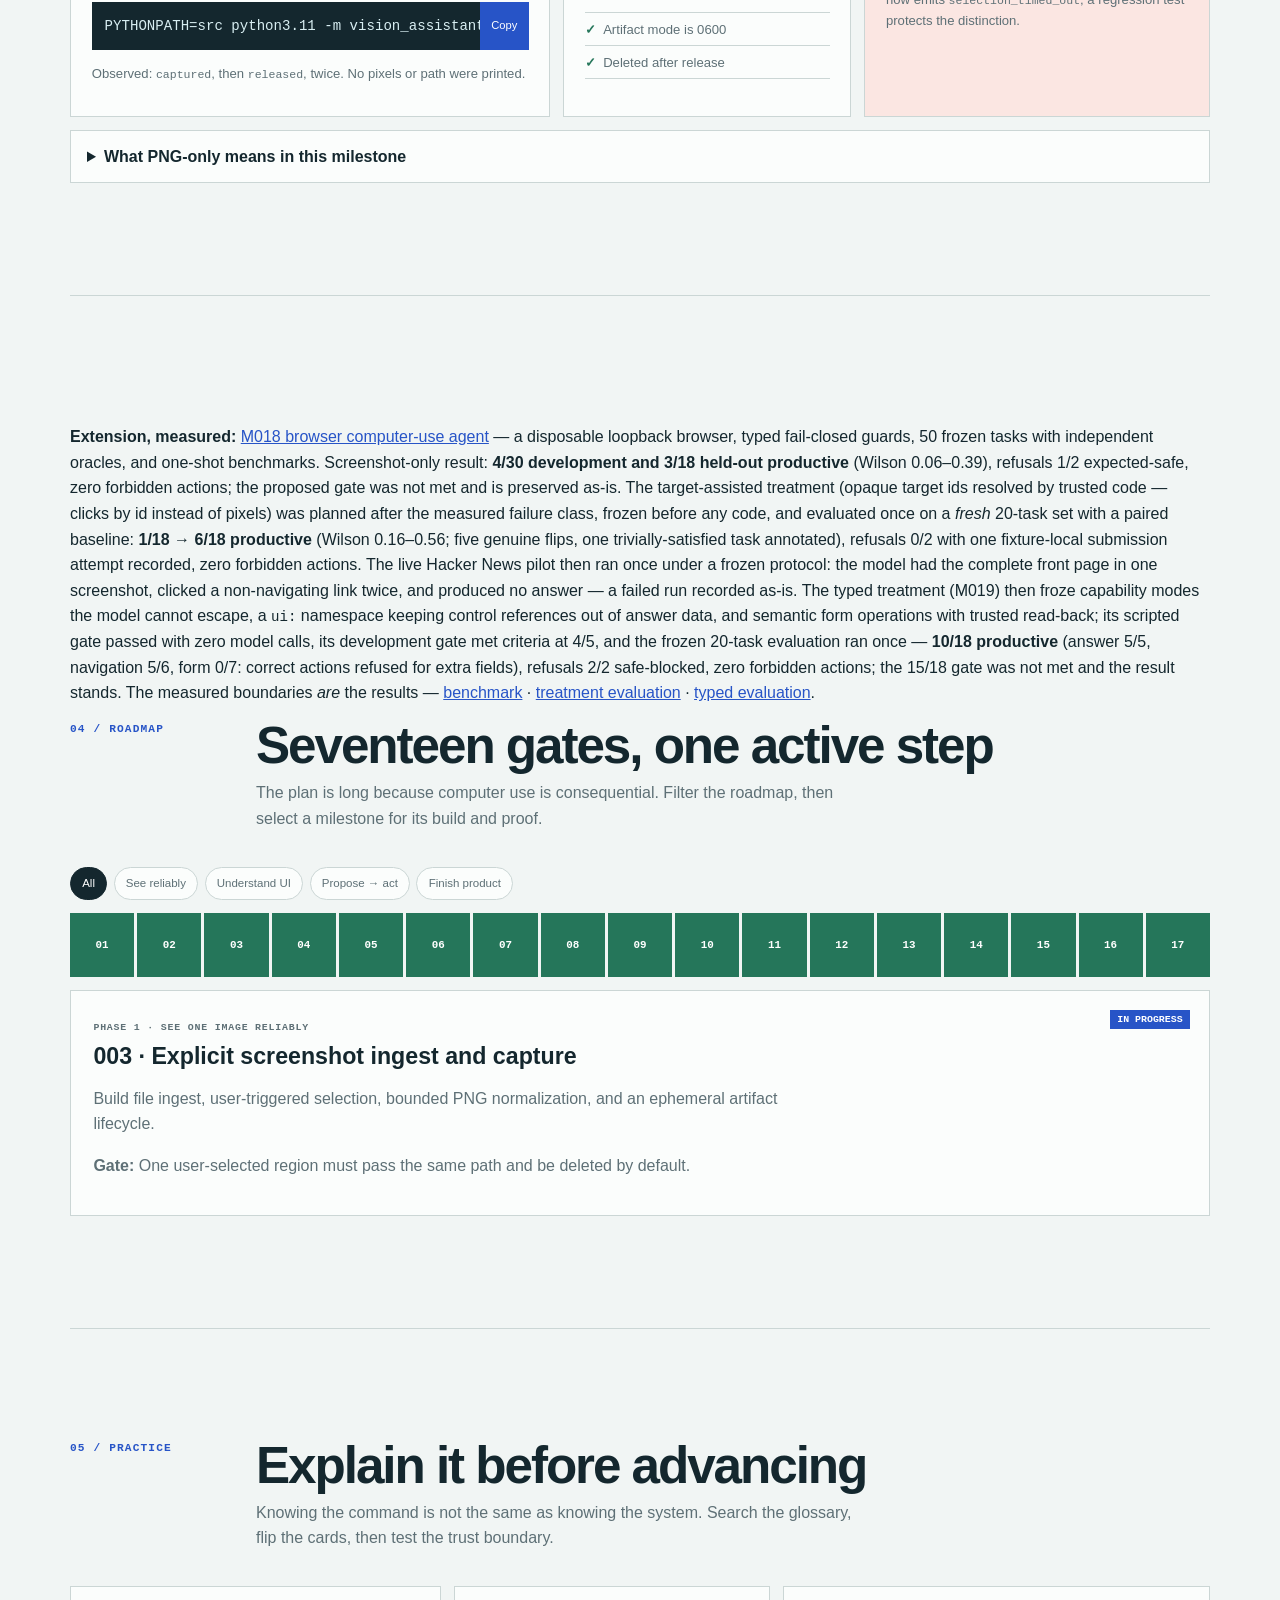
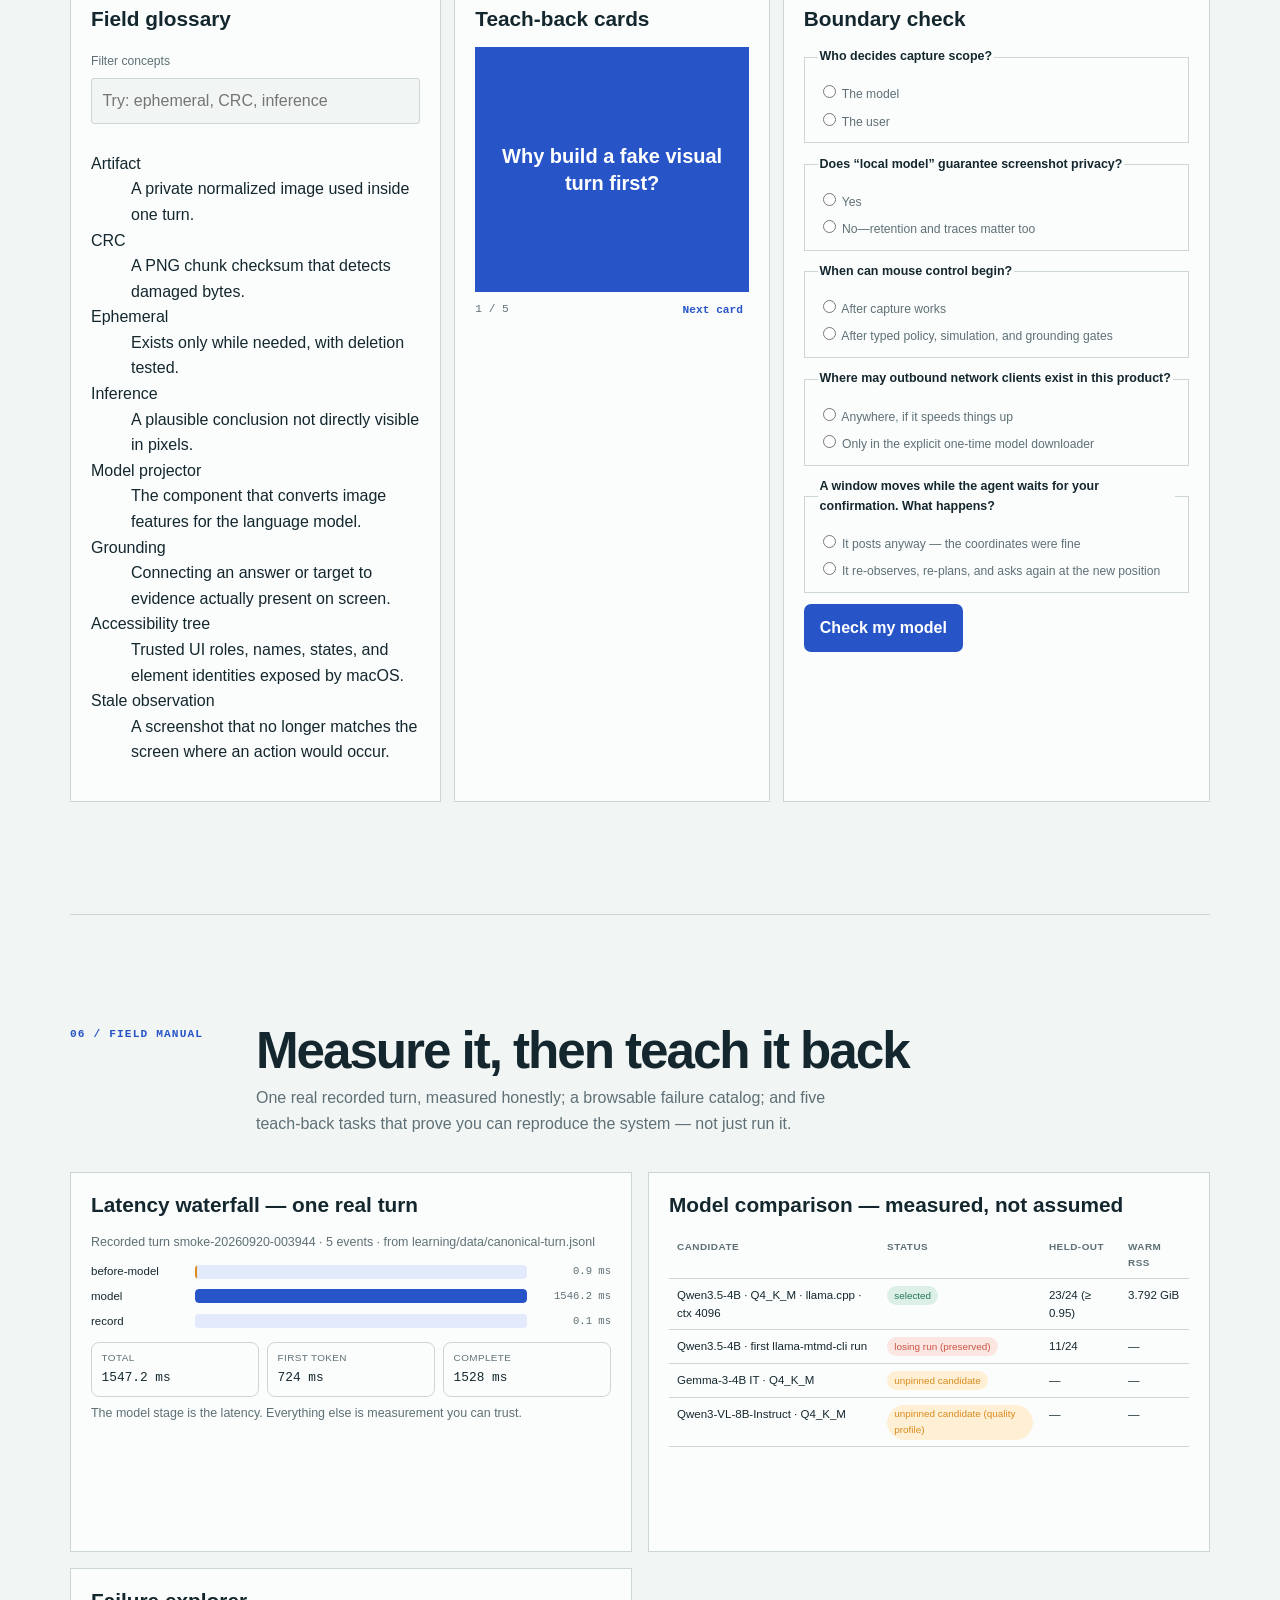
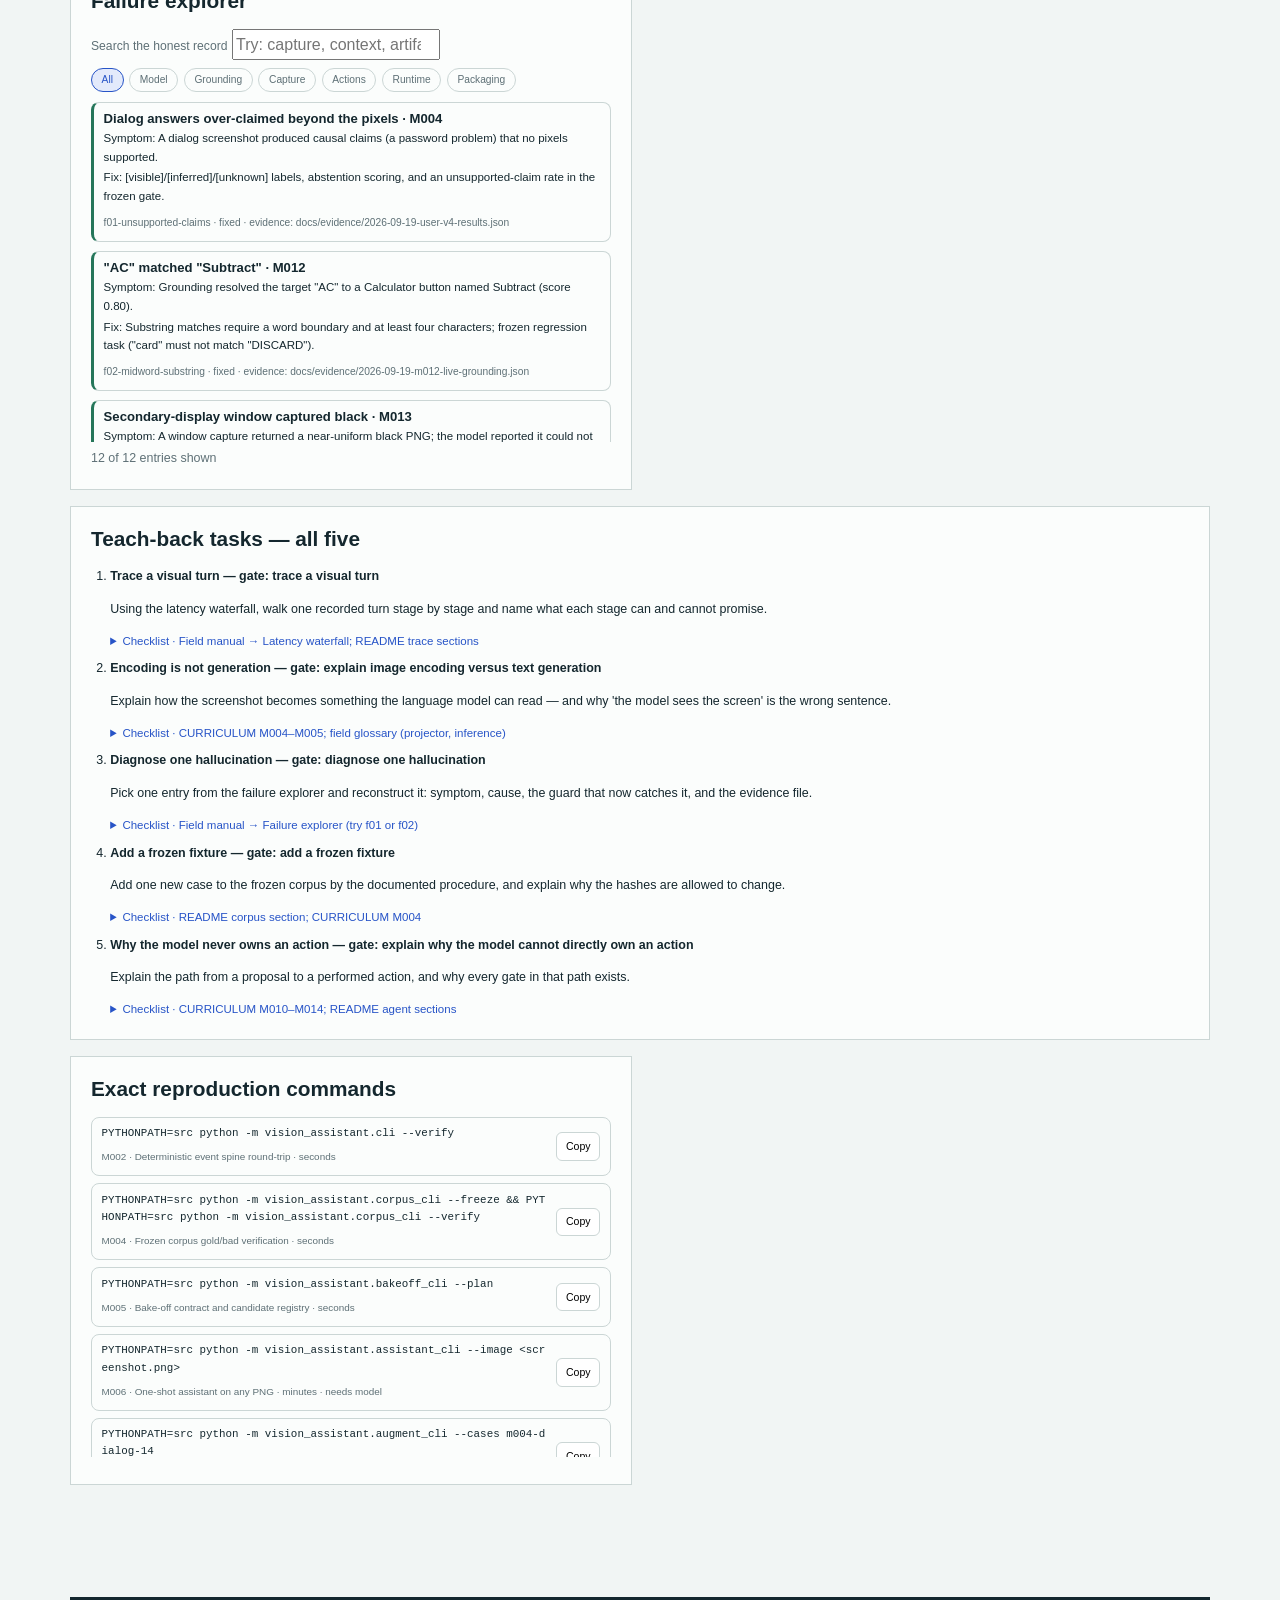
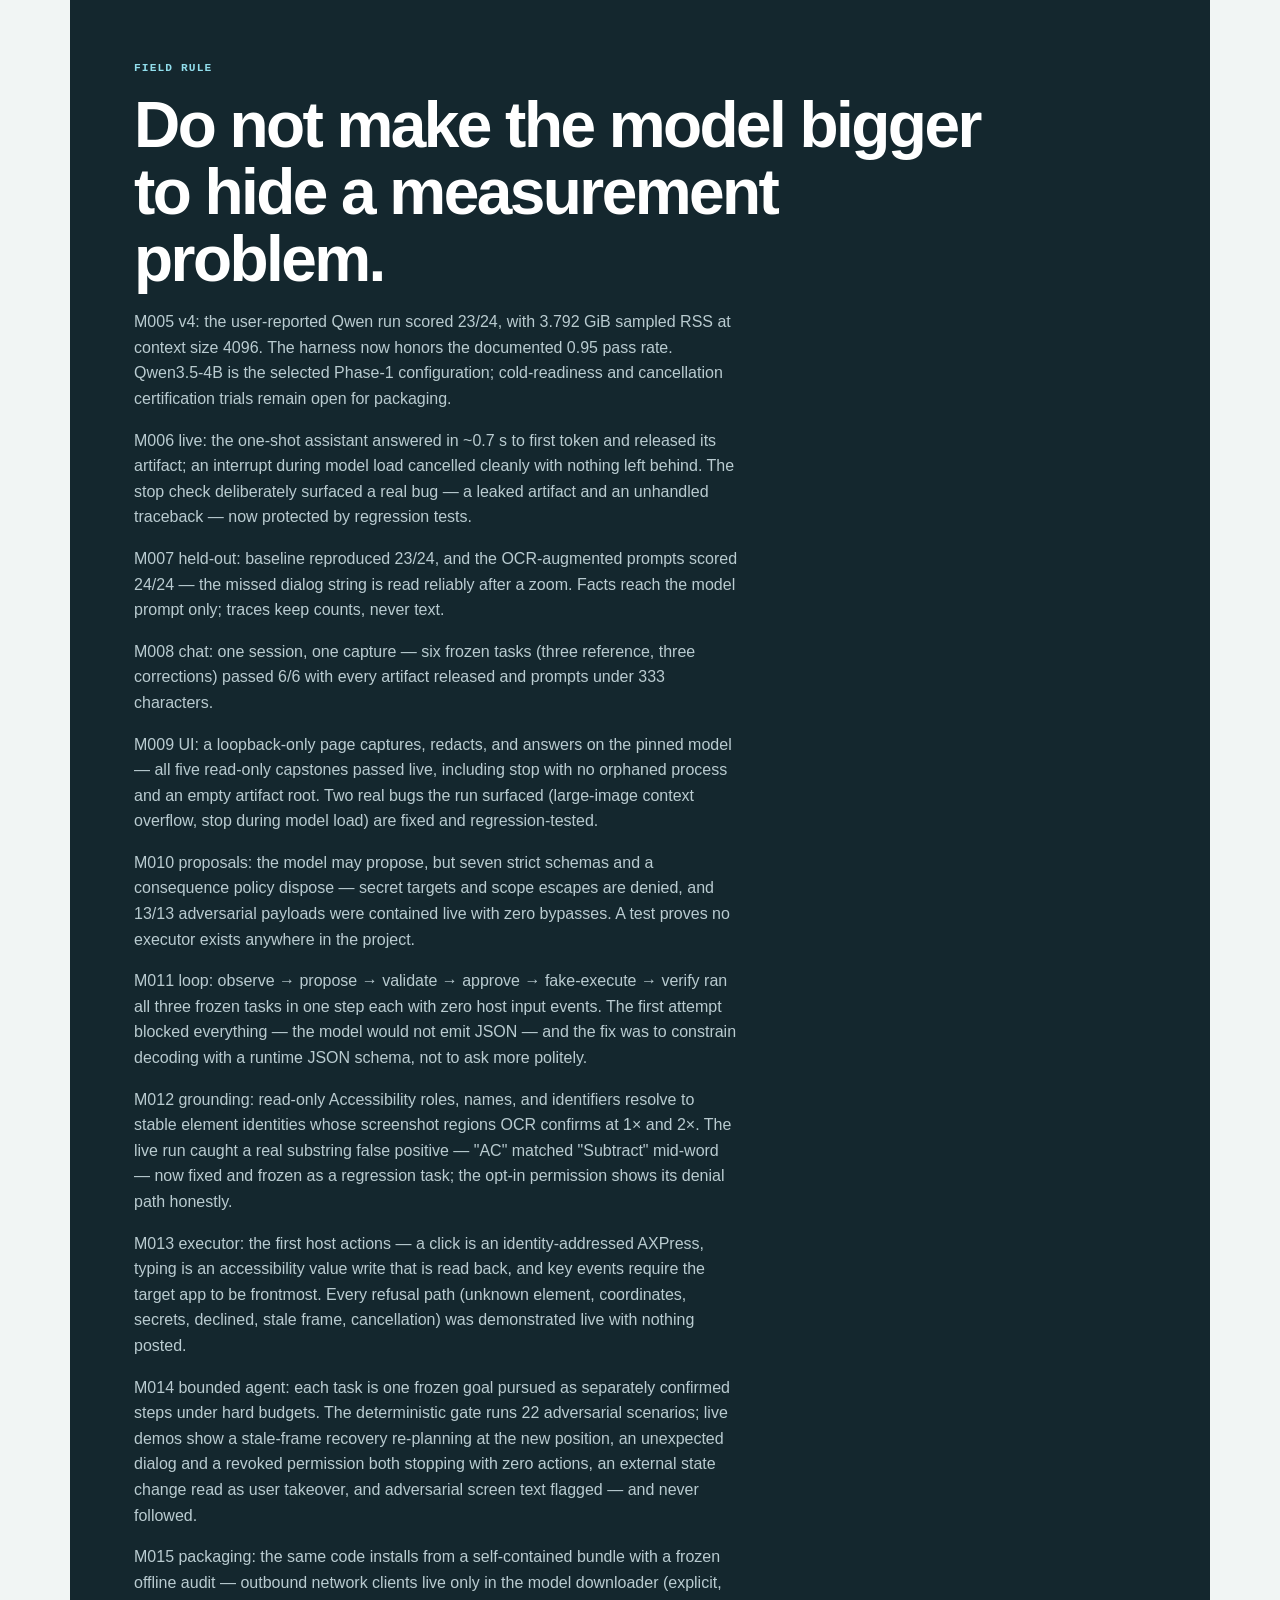
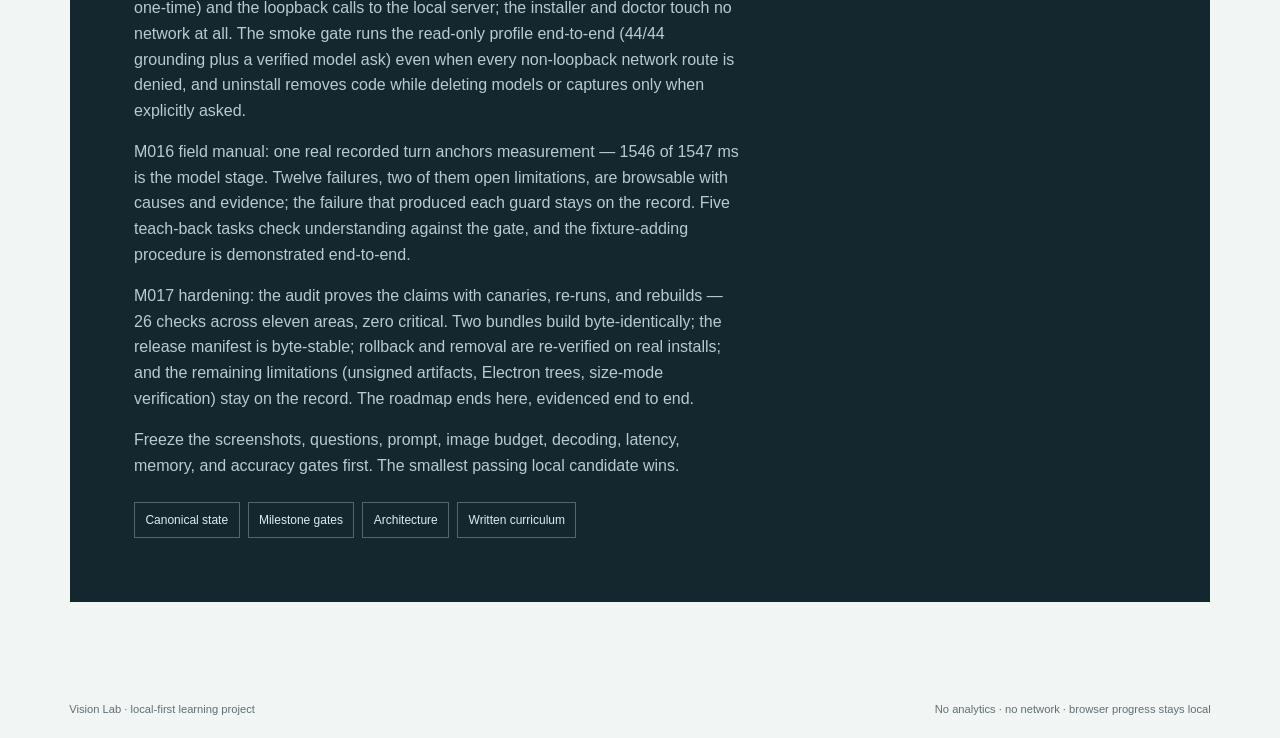
==== commit ae7c01cb: "m024 build freeze: S1-FORMS-VA adaptation - contract v2 (task goal in the TASK context line; explici" ====
--- a/learning/index.html
+++ b/learning/index.html
@@ -39,7 +39,7 @@
         </div>
         <dl class="project-strip" aria-label="Verified project status">
           <div><dt>Current gate</dt><dd>Roadmap · complete — 17/17 milestones; hardening audit 26/26 zero critical; reproducible release manifest</dd></div>
-          <div><dt>Tests</dt><dd>674 passing · 664 product + 10 learning</dd></div>
+          <div><dt>Tests</dt><dd>676 passing · 666 product + 10 learning</dd></div>
           <div><dt>Model</dt><dd>Qwen3.5-4B · Q4_K_M — pinned, local</dd></div>
           <div><dt>Action access</dt><dd>None by default · opt-in actions in the disposable practice window</dd></div>
         </dl>
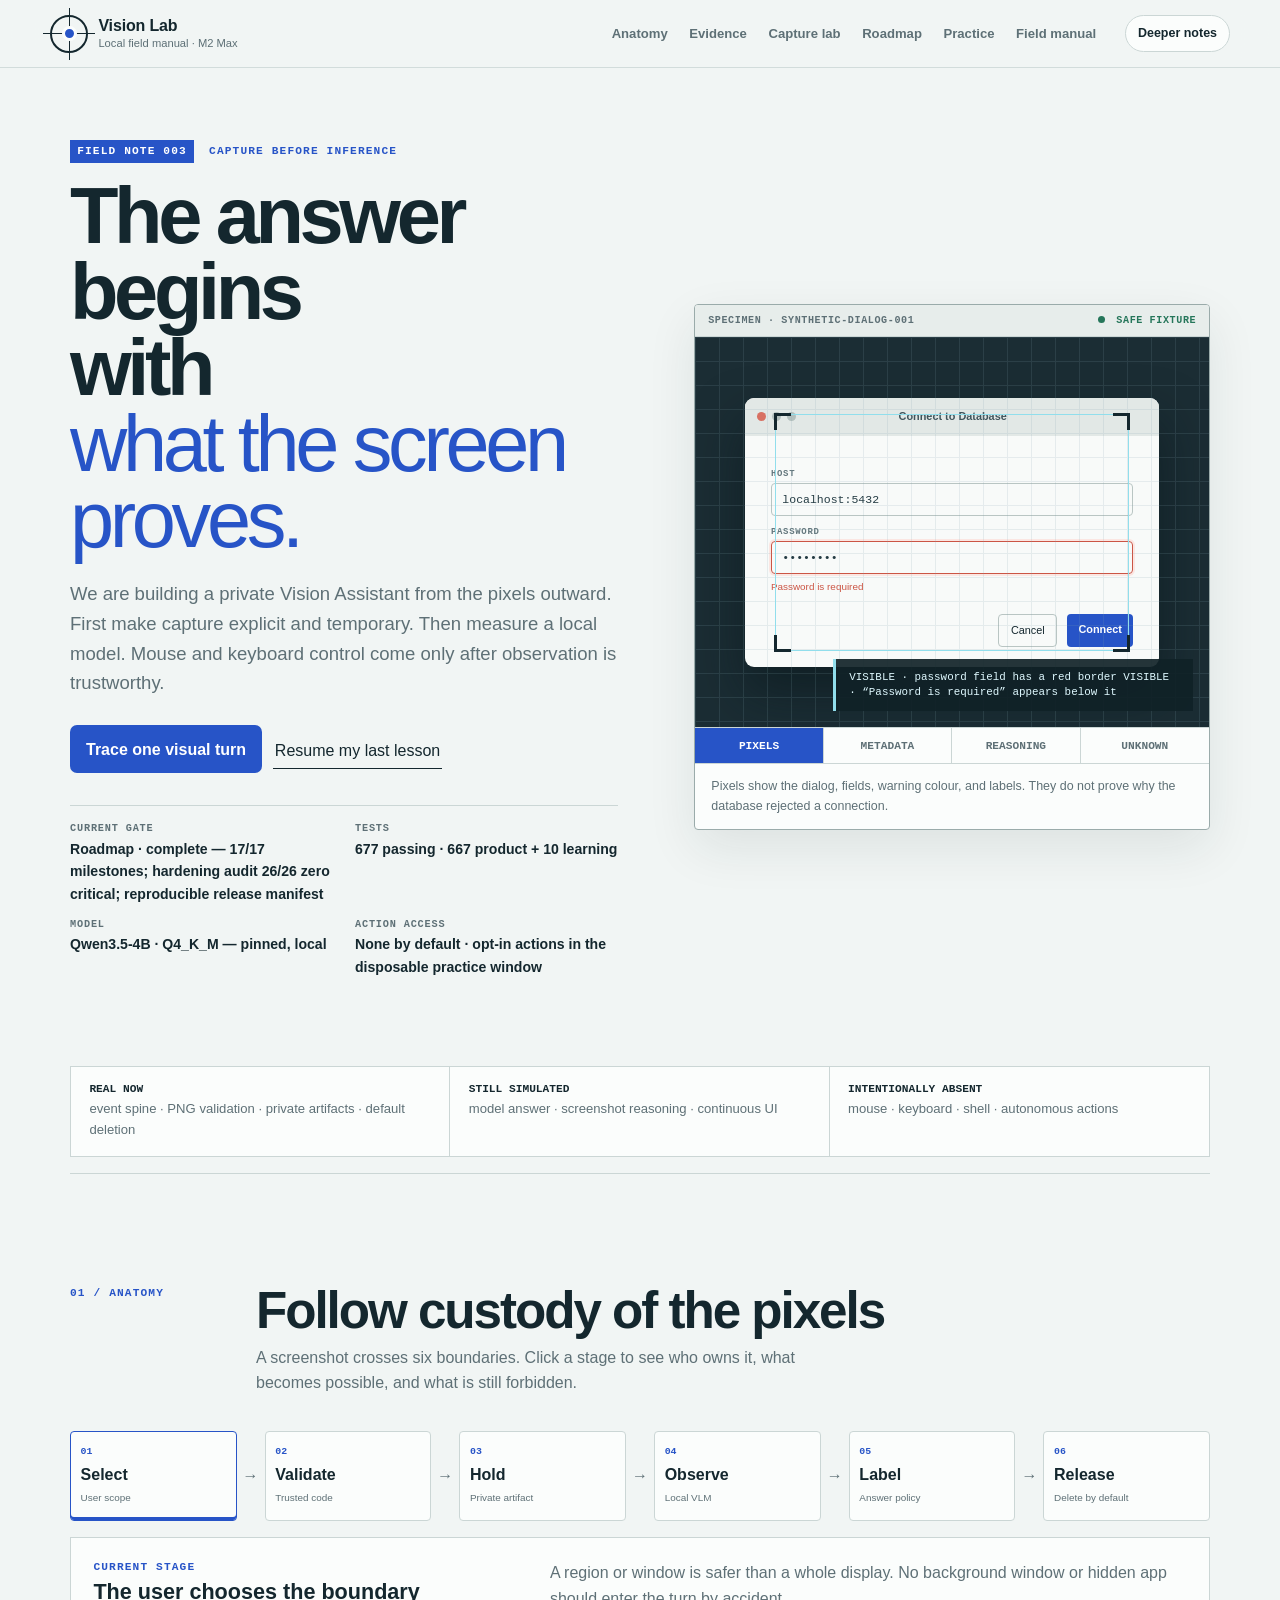
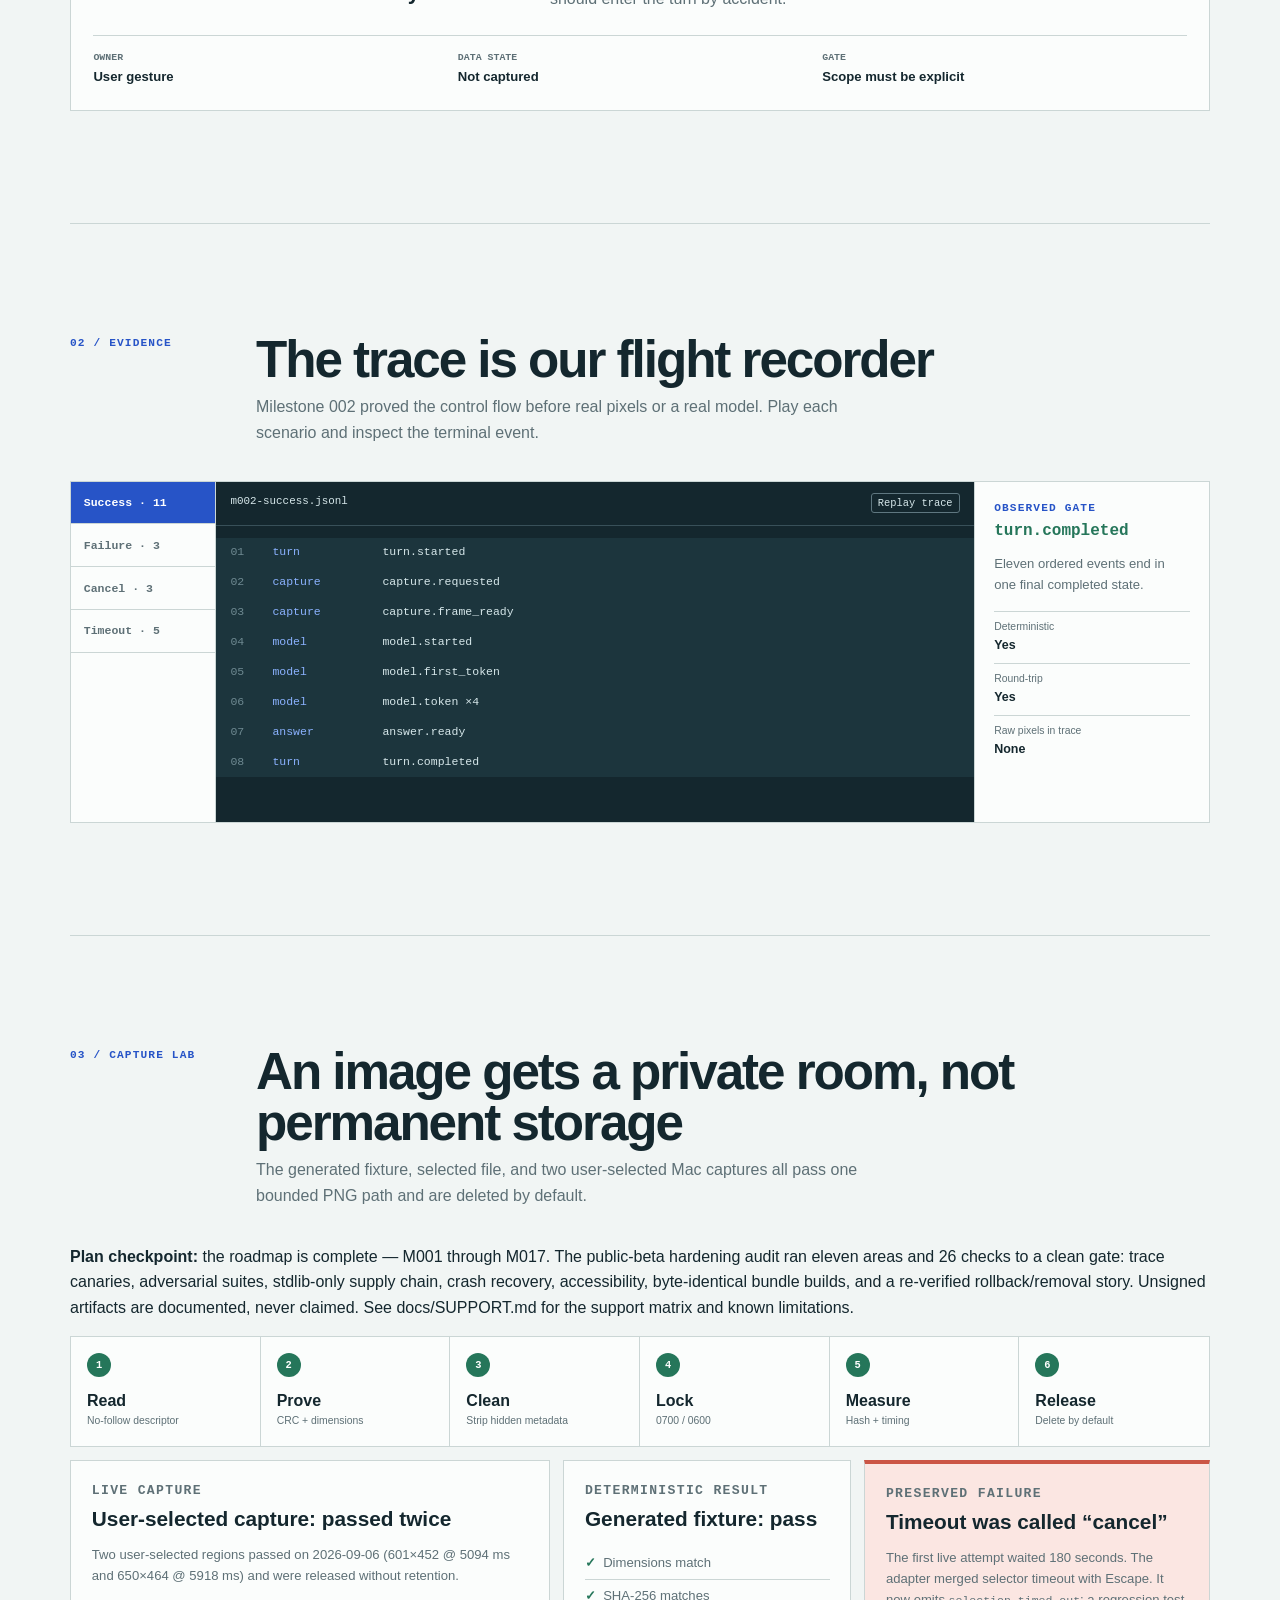
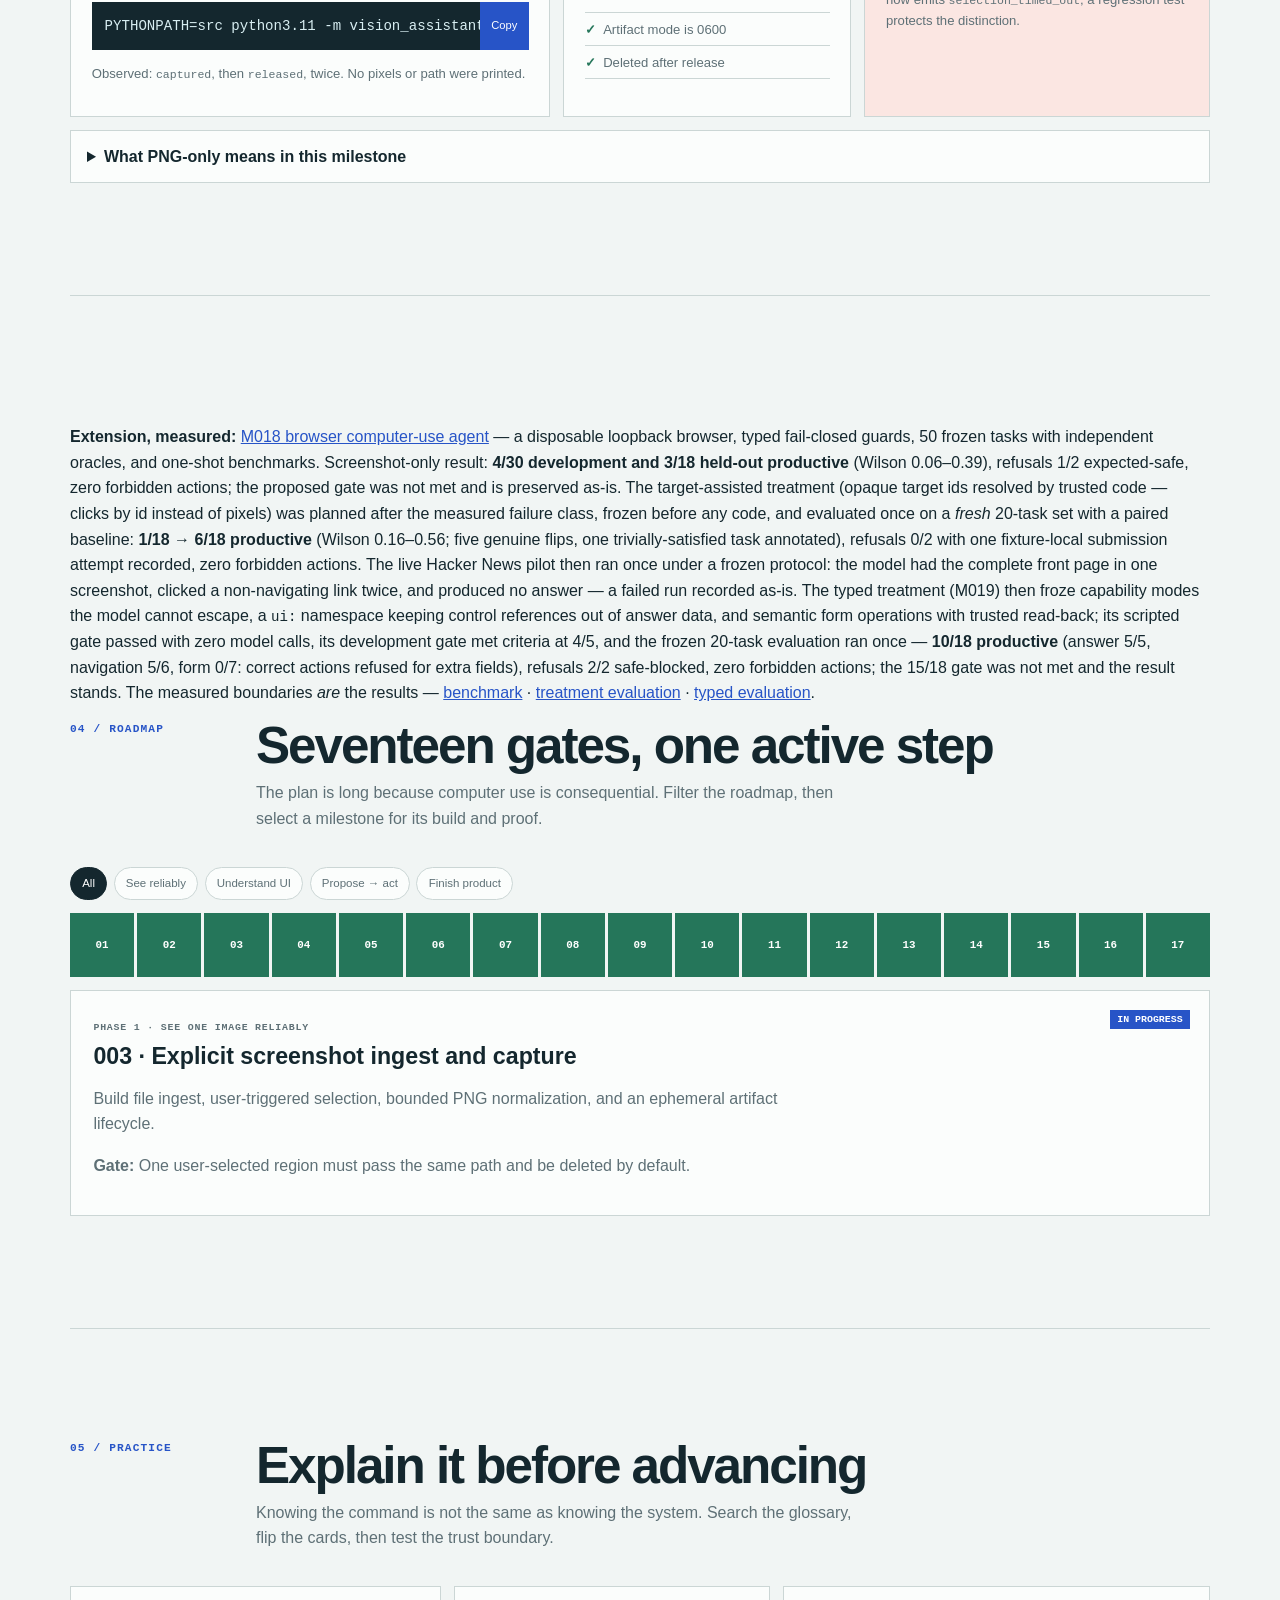
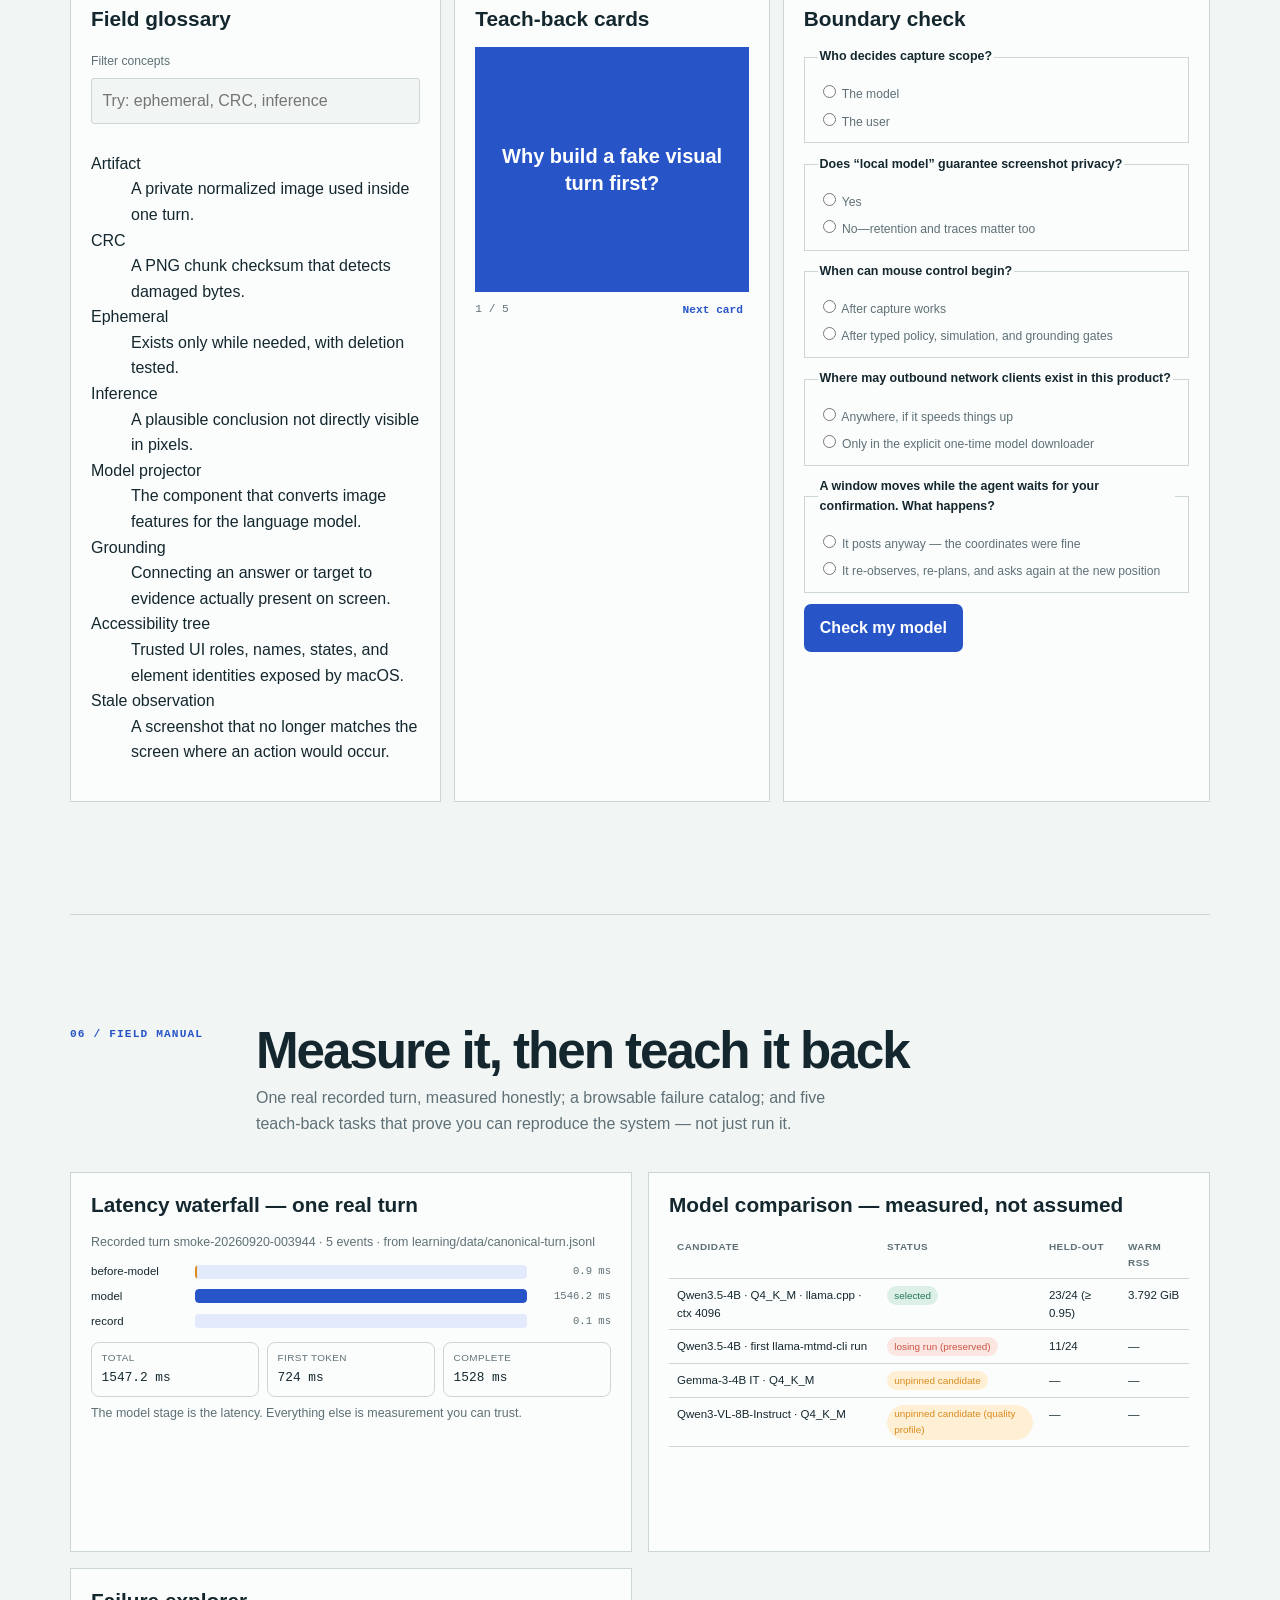
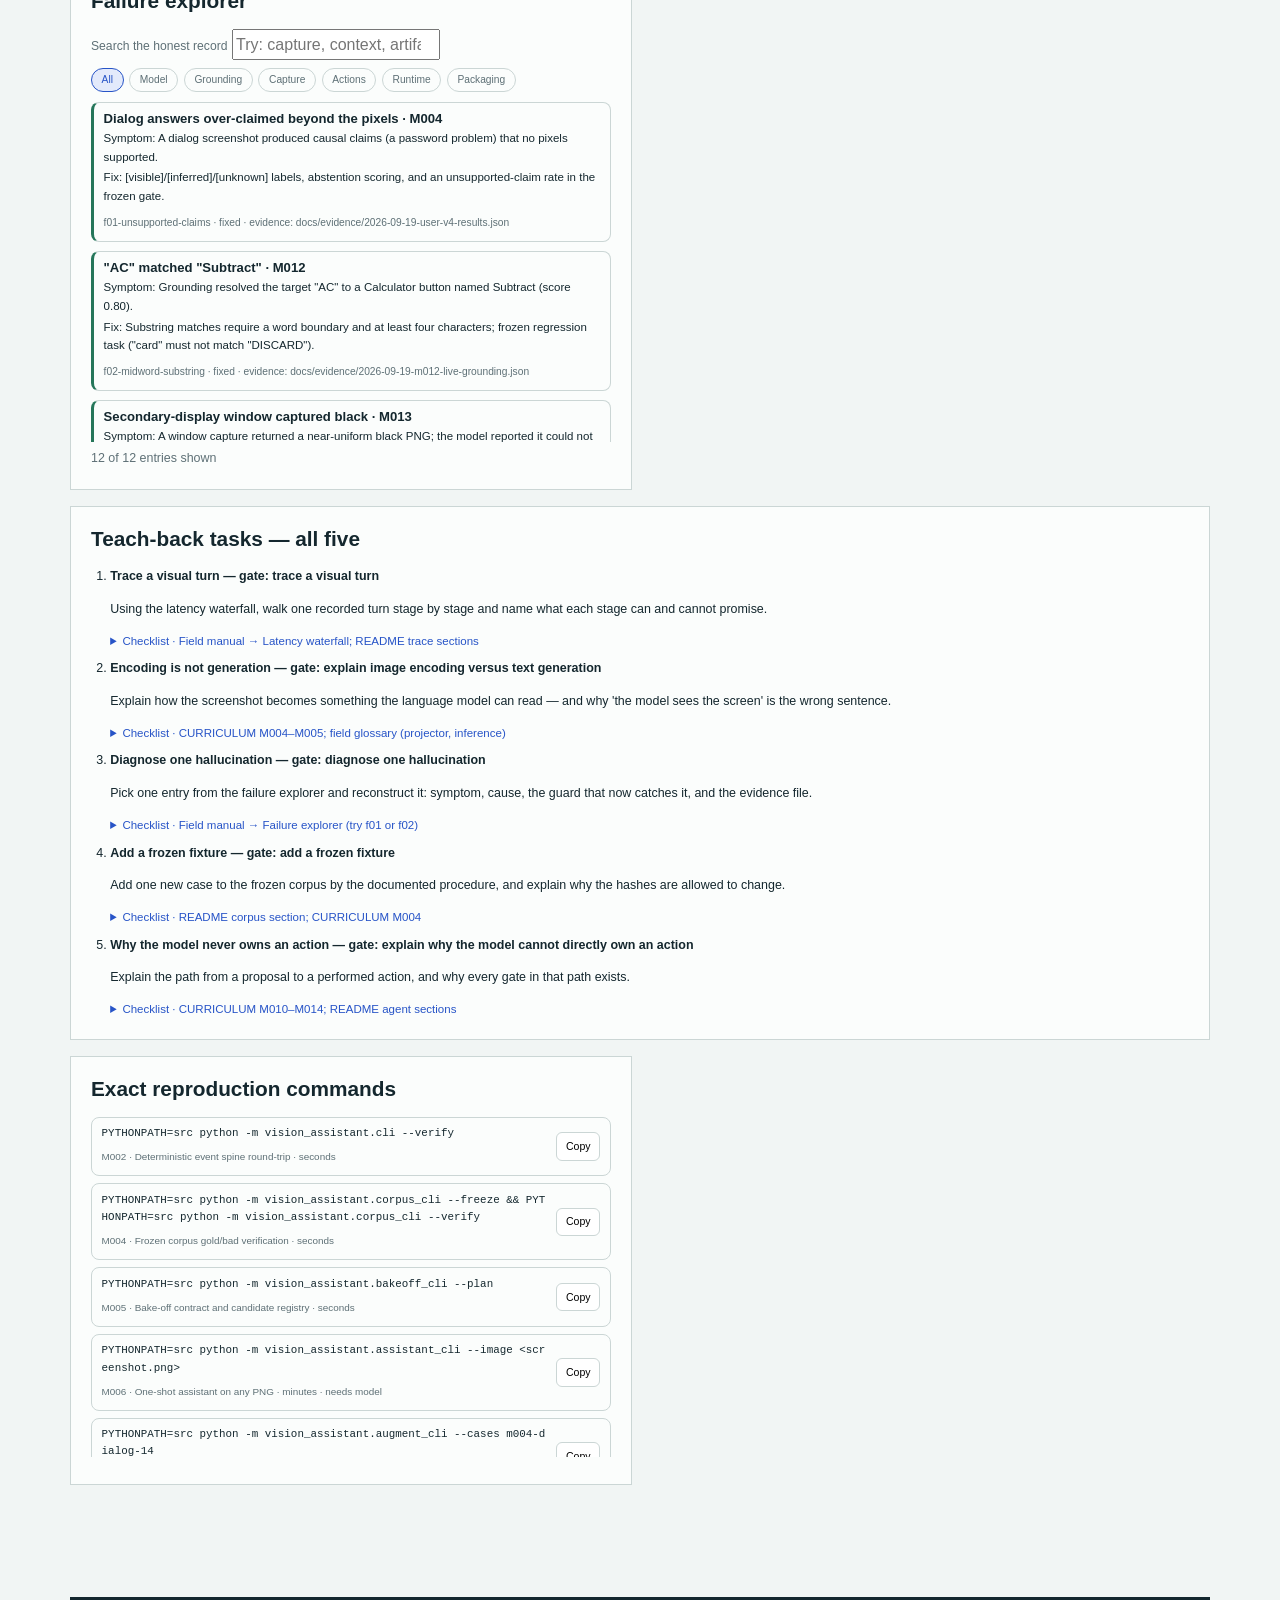
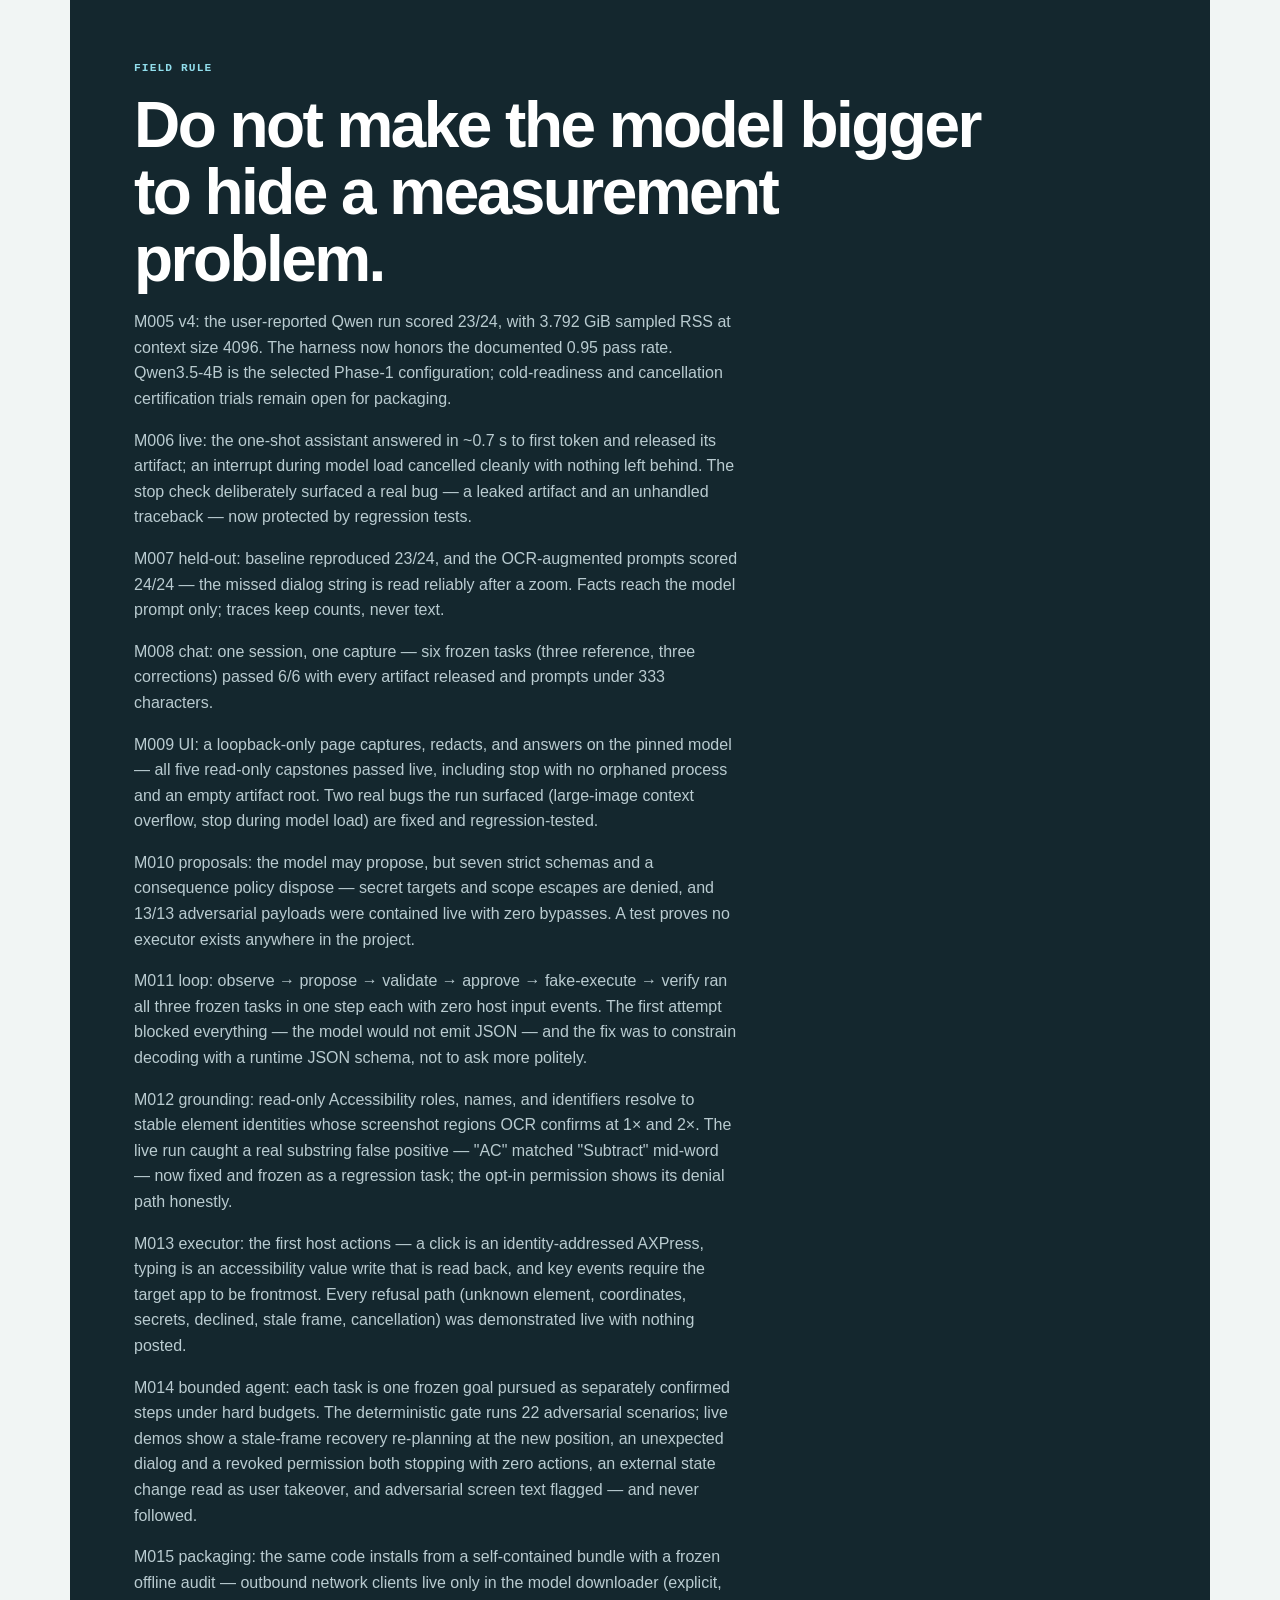
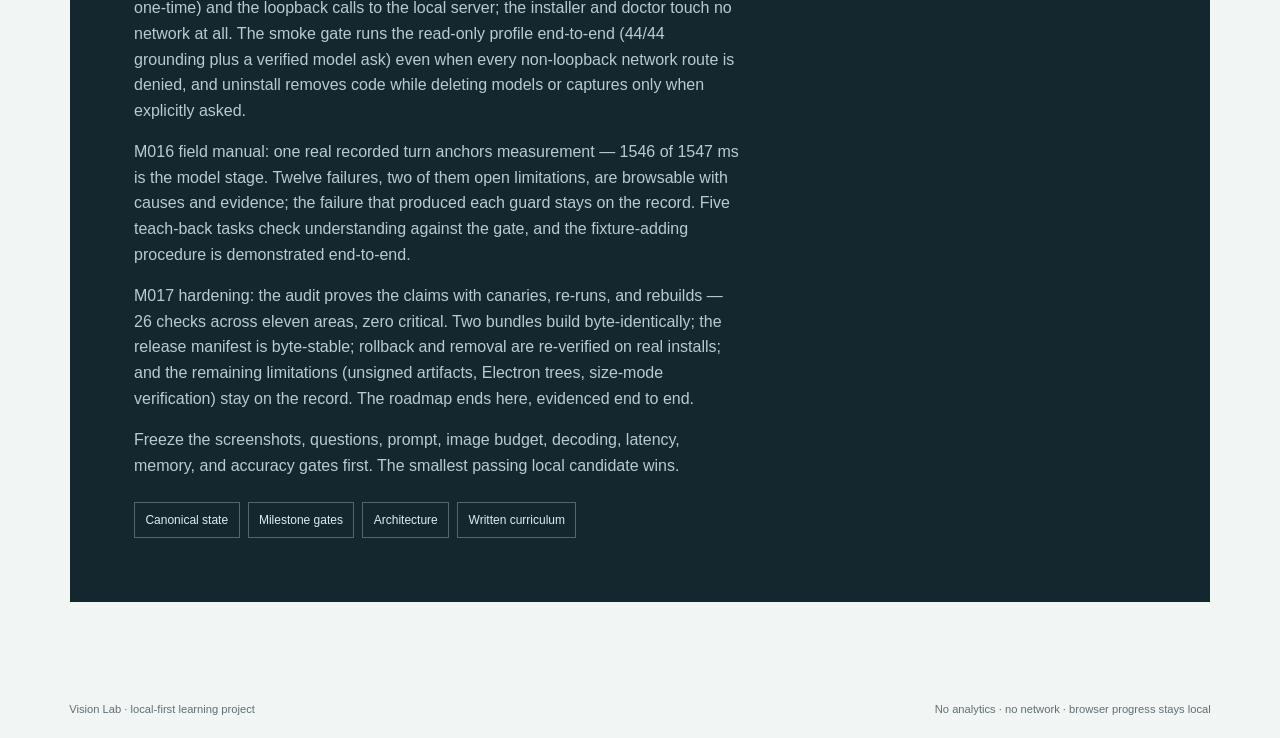
==== commit ebfc764d: "m024 v3 freeze: trusted goal-clause retrieval (goal_hint) - element contexts carry hint="<goal claus" ====
--- a/learning/index.html
+++ b/learning/index.html
@@ -39,7 +39,7 @@
         </div>
         <dl class="project-strip" aria-label="Verified project status">
           <div><dt>Current gate</dt><dd>Roadmap · complete — 17/17 milestones; hardening audit 26/26 zero critical; reproducible release manifest</dd></div>
-          <div><dt>Tests</dt><dd>676 passing · 666 product + 10 learning</dd></div>
+          <div><dt>Tests</dt><dd>677 passing · 667 product + 10 learning</dd></div>
           <div><dt>Model</dt><dd>Qwen3.5-4B · Q4_K_M — pinned, local</dd></div>
           <div><dt>Action access</dt><dd>None by default · opt-in actions in the disposable practice window</dd></div>
         </dl>
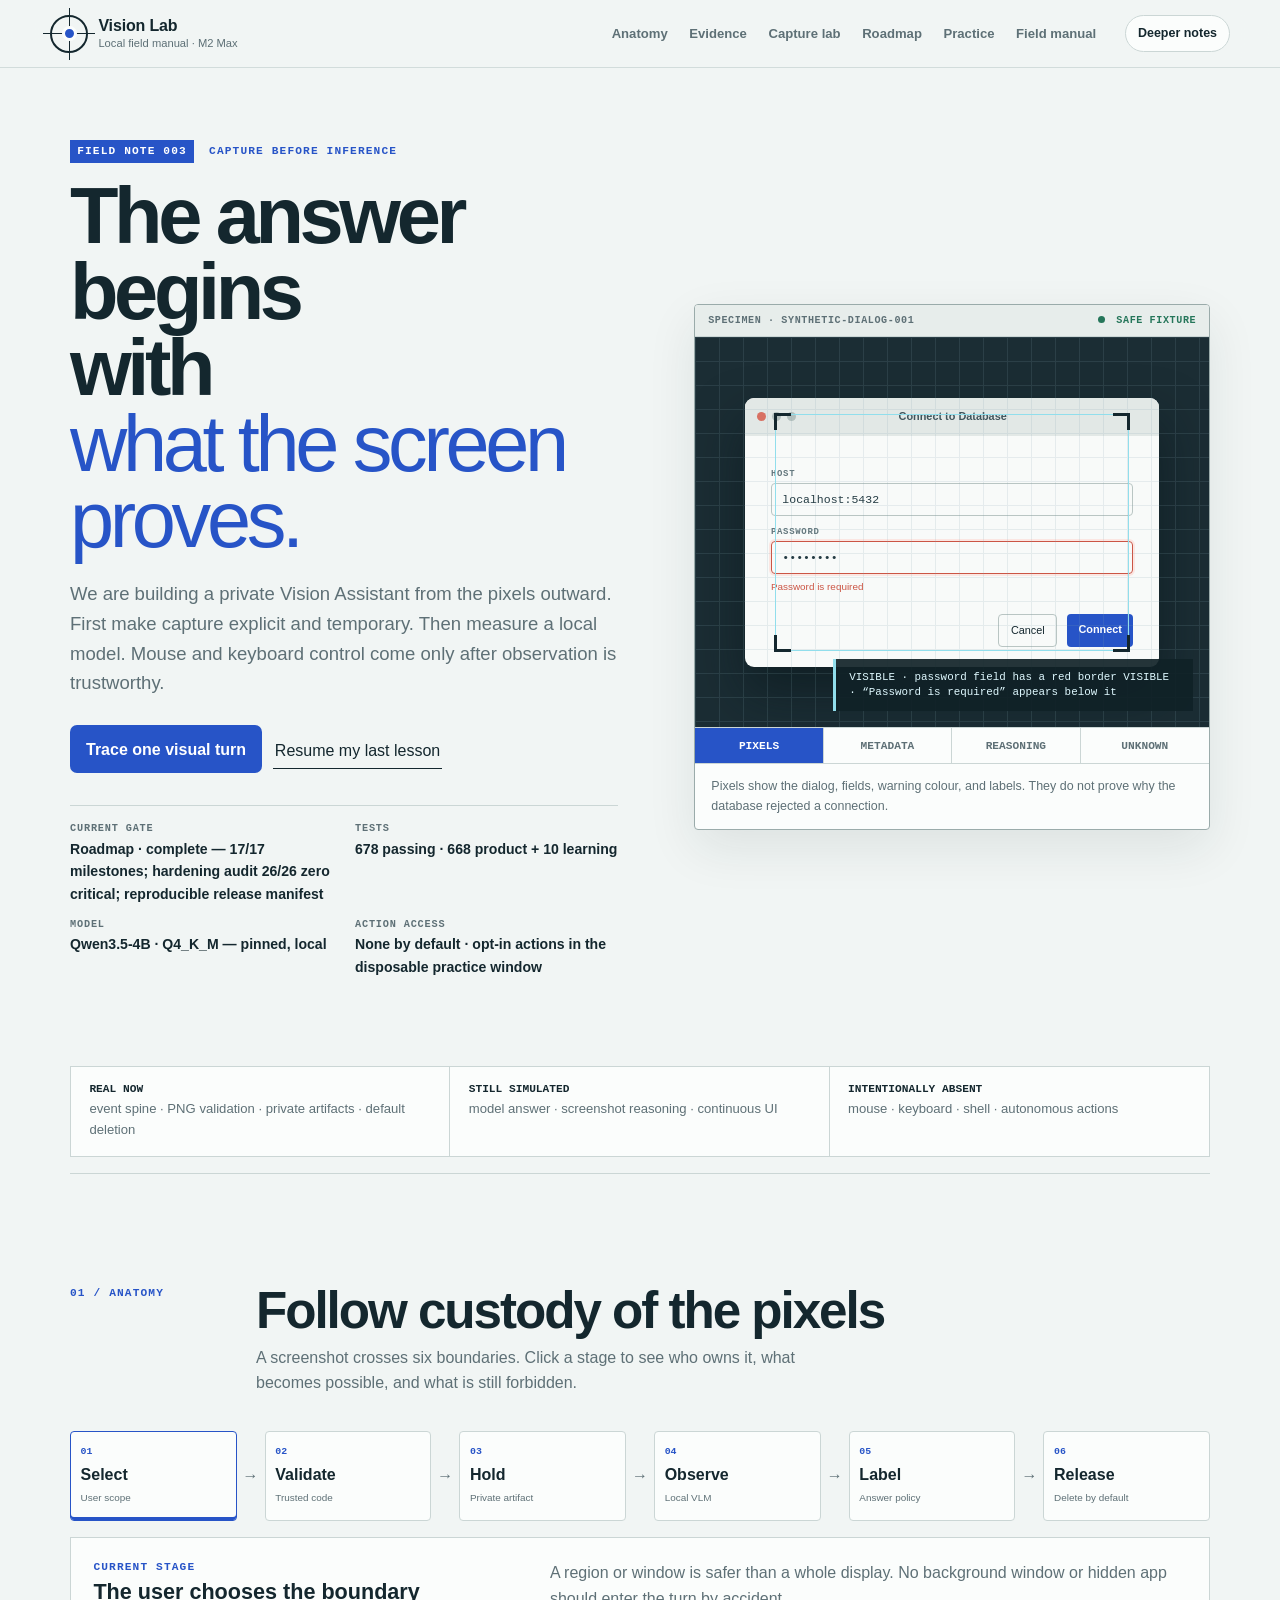
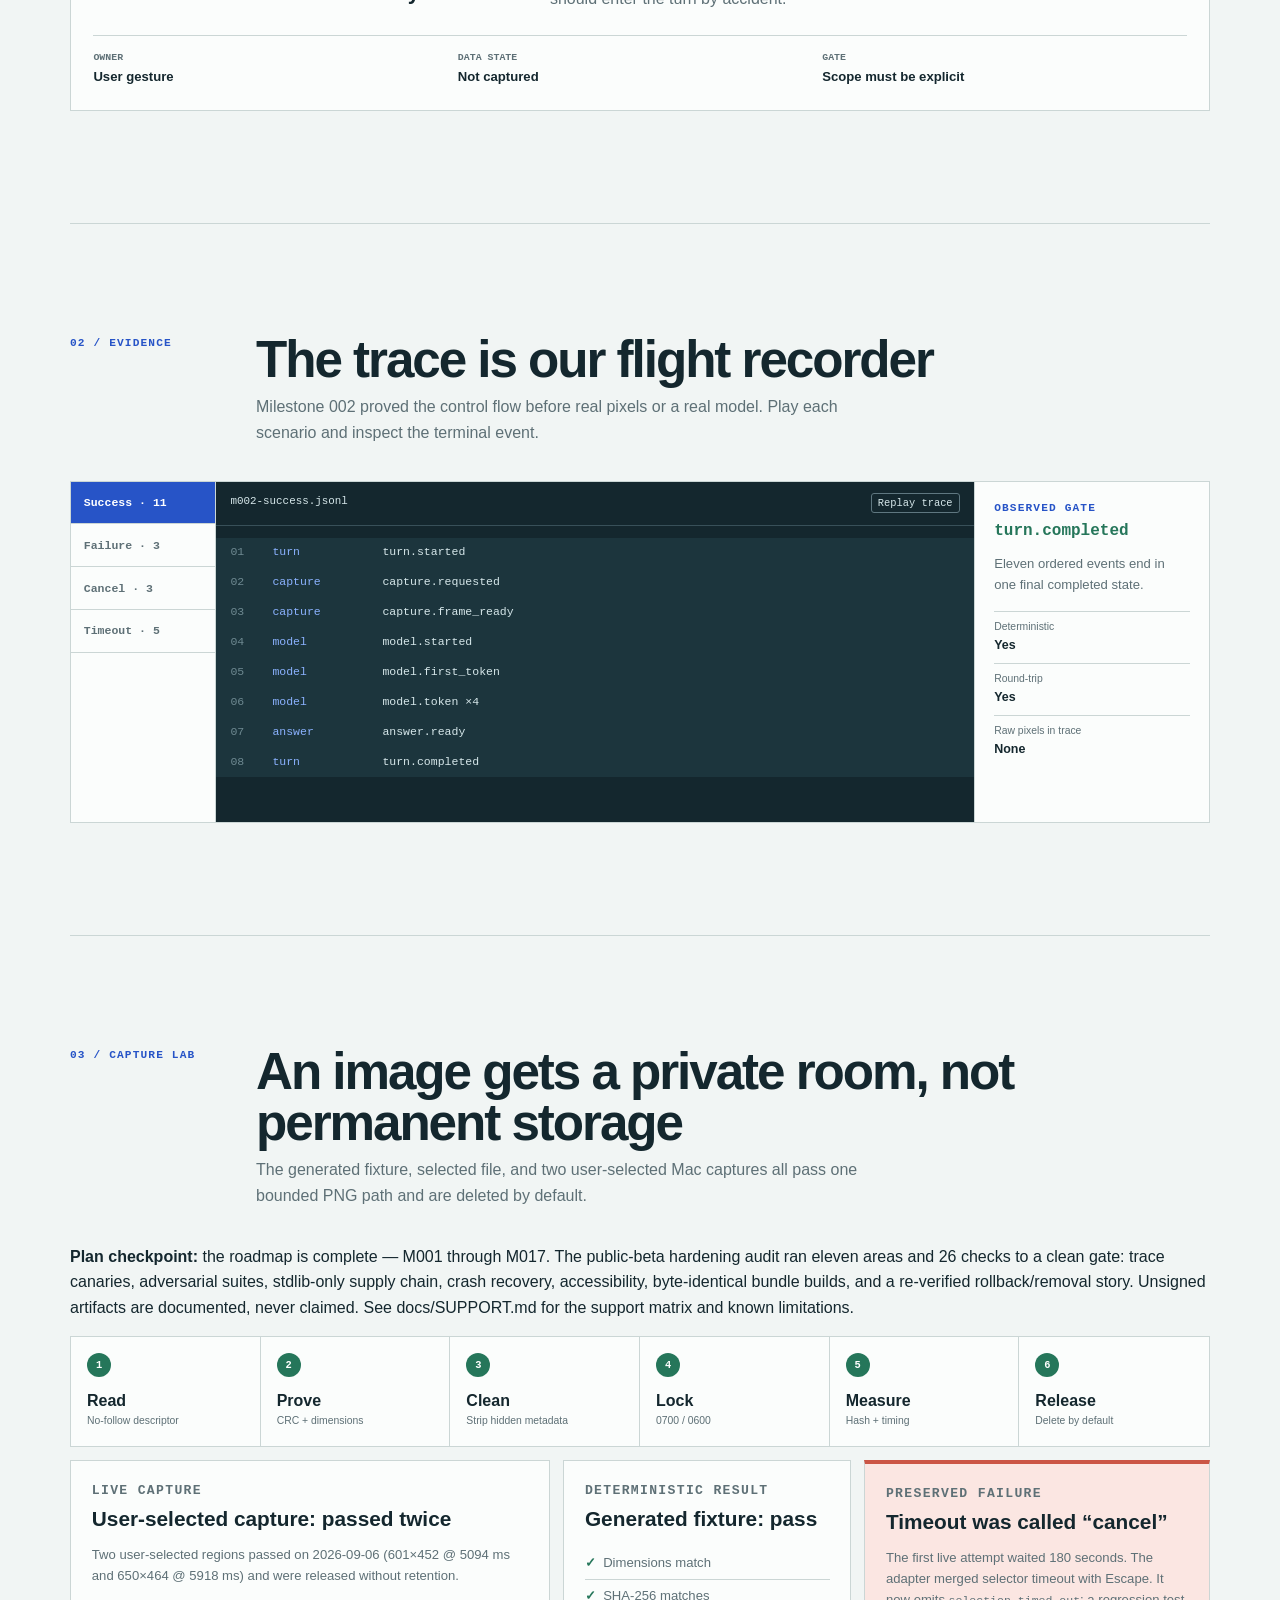
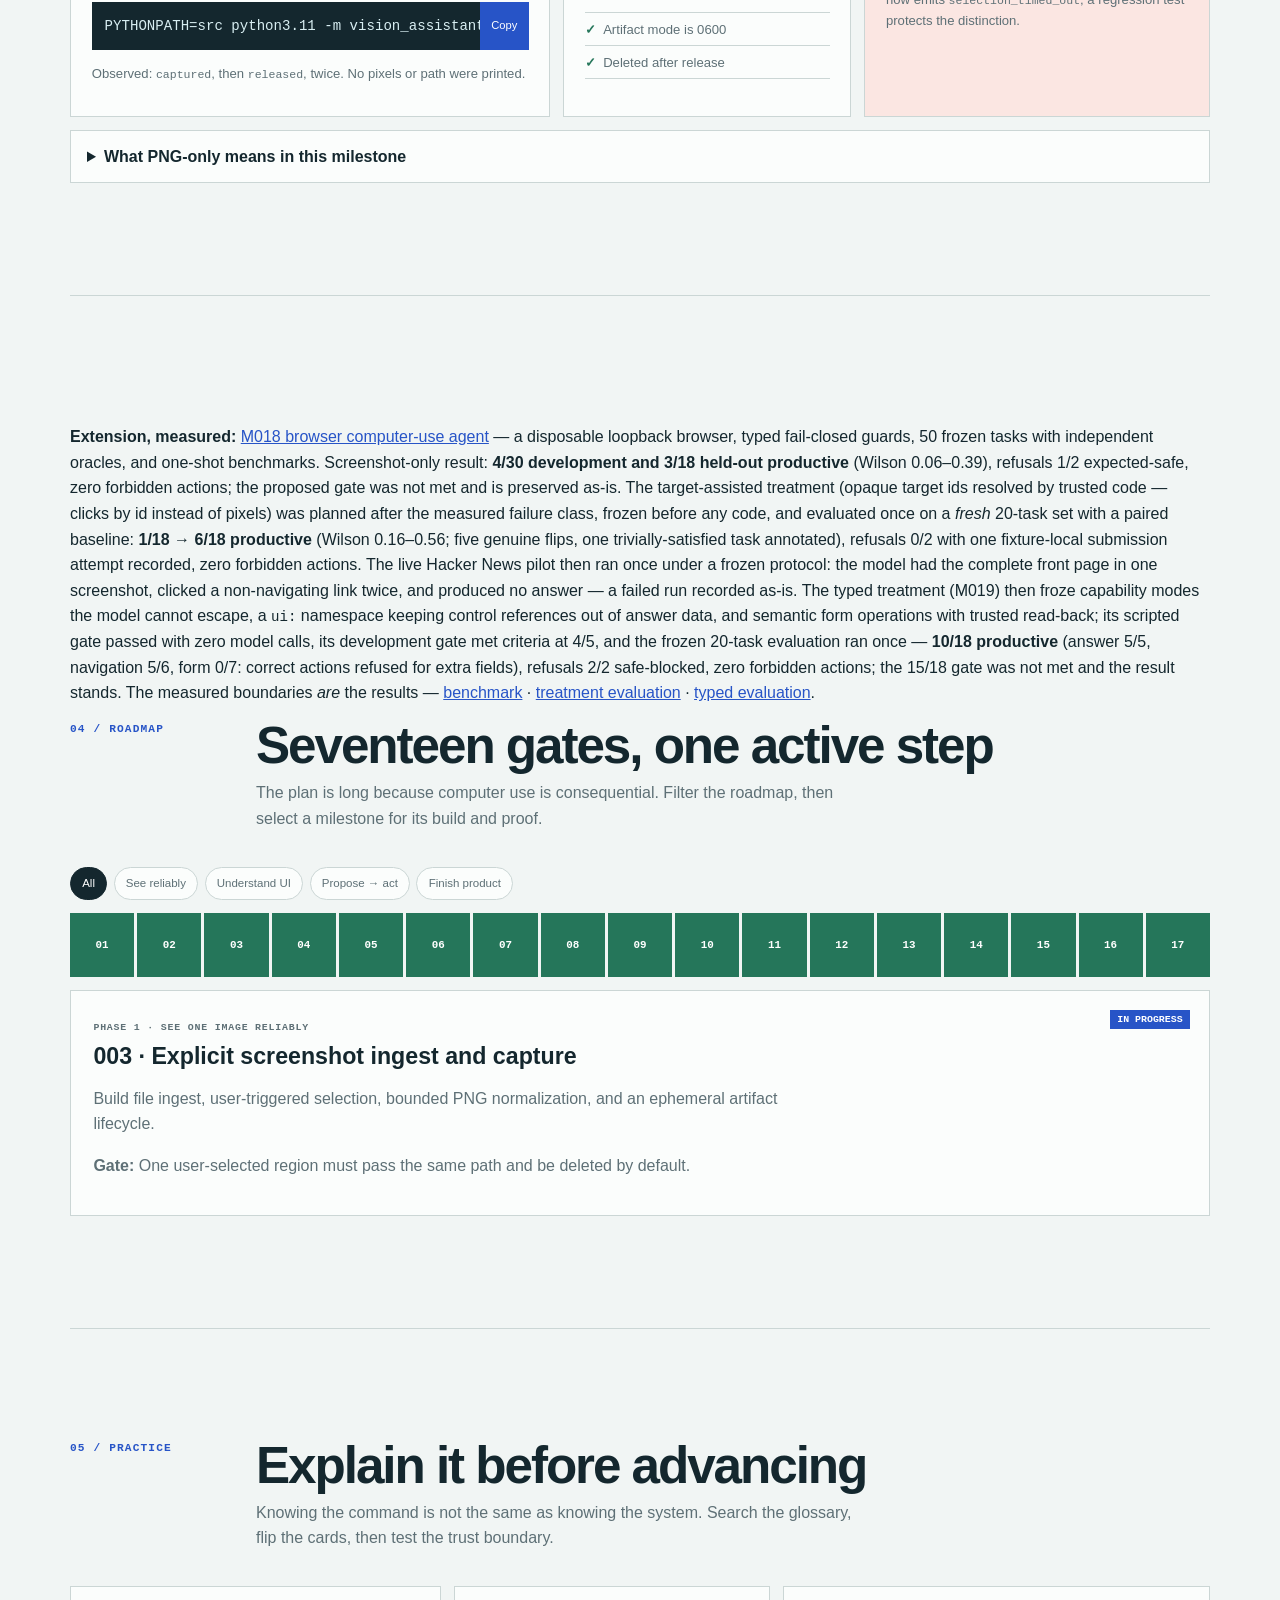
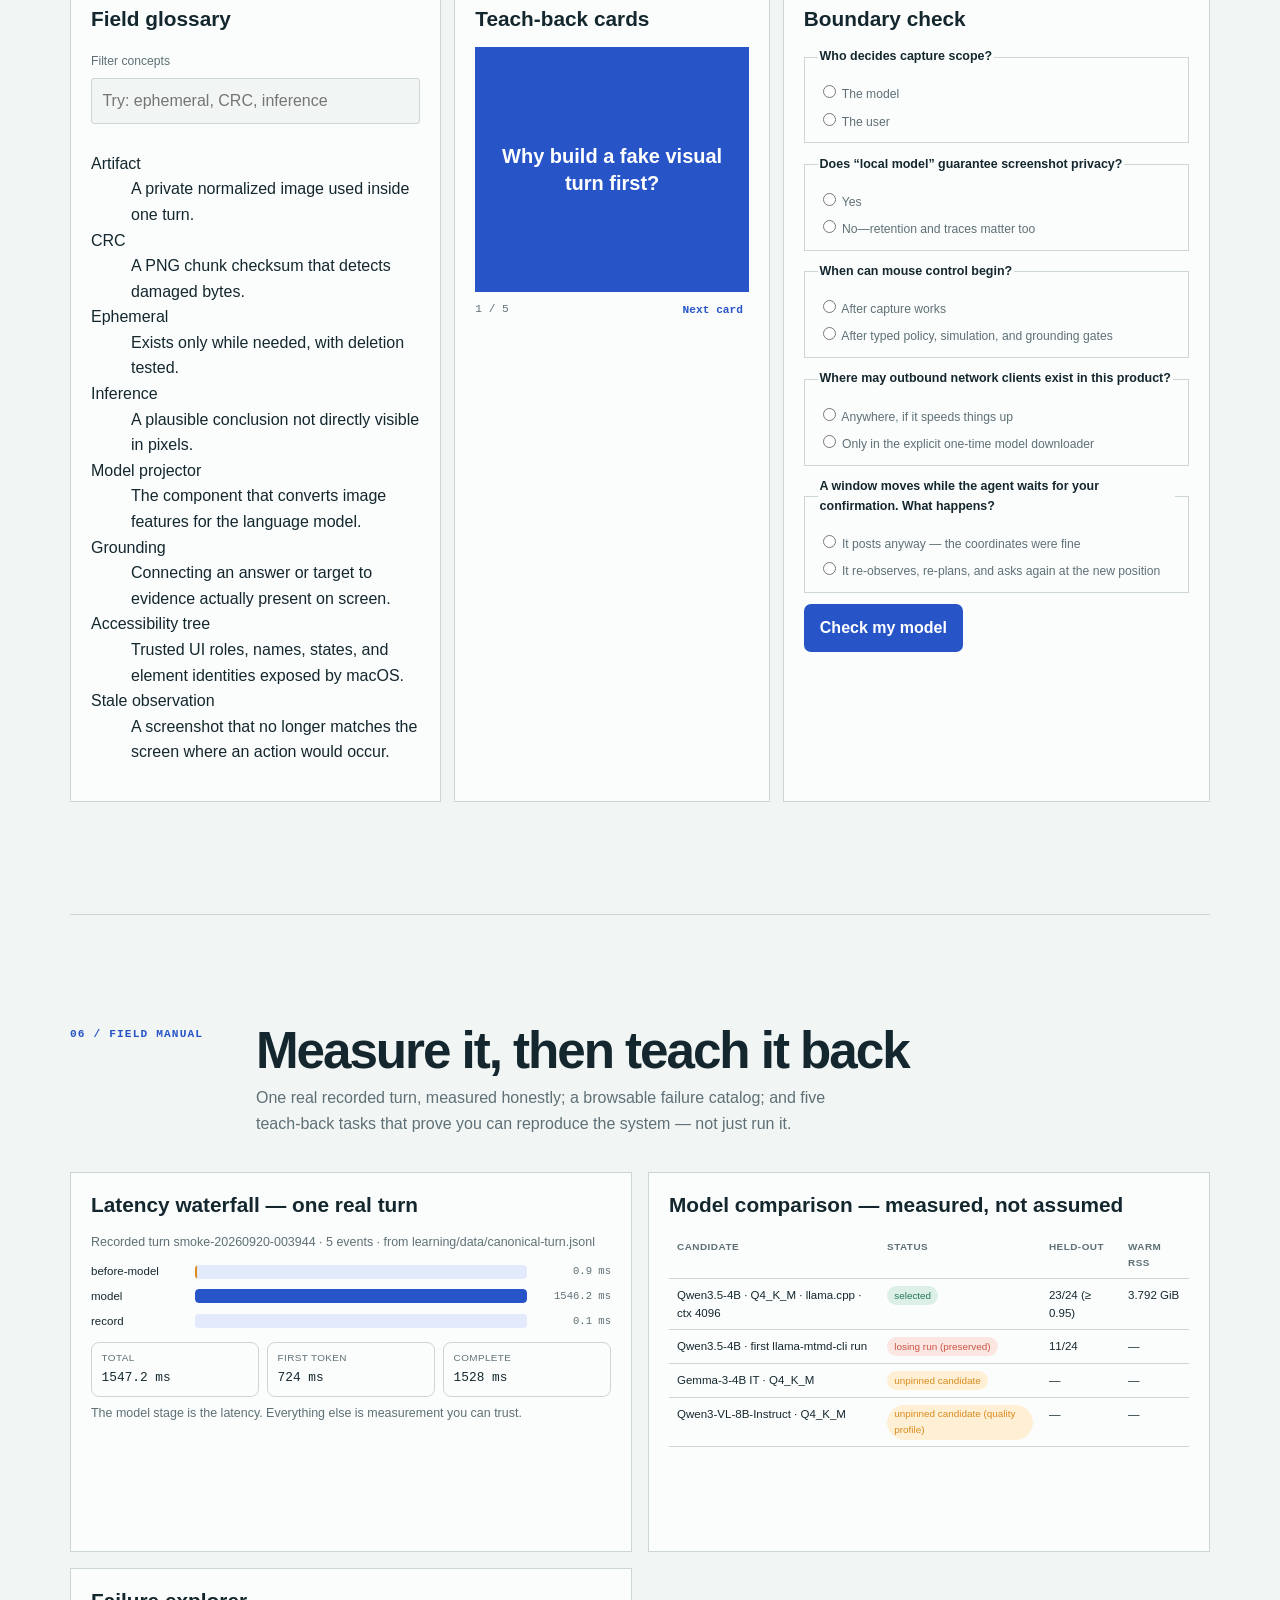
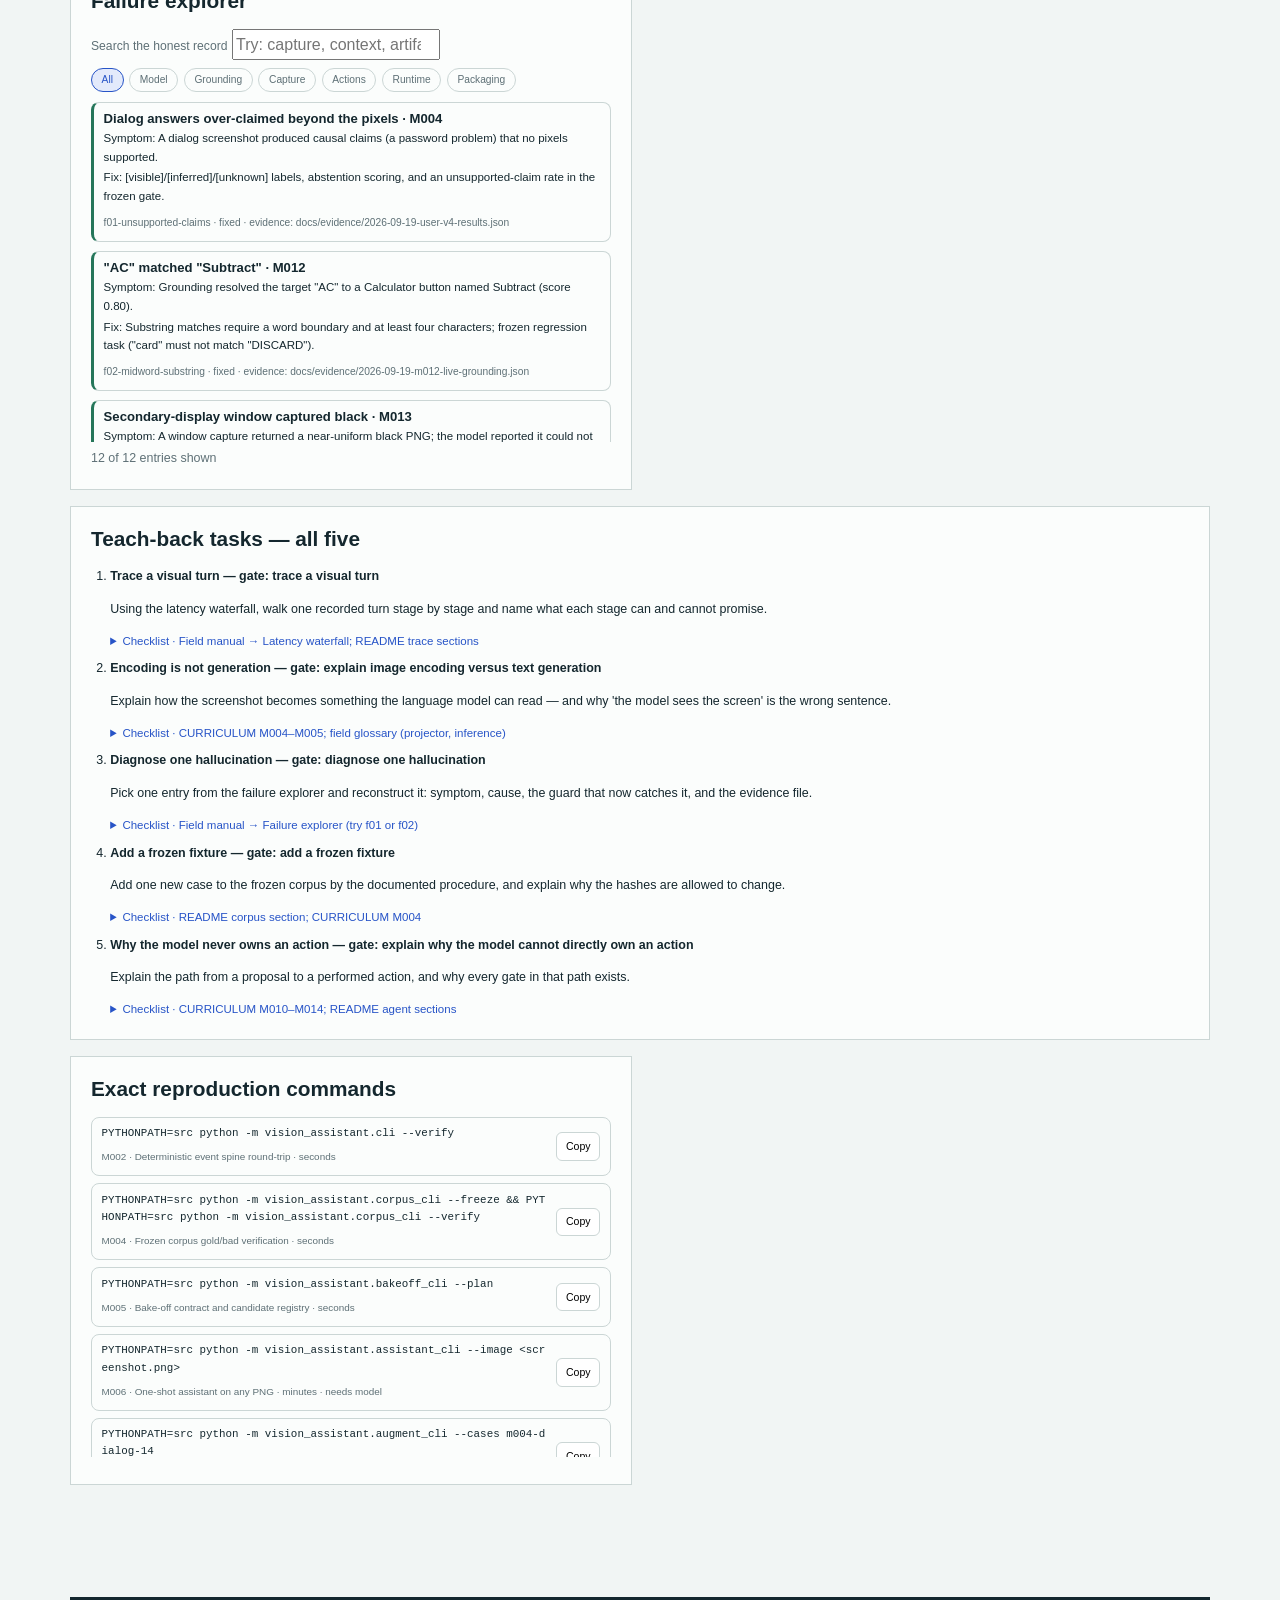
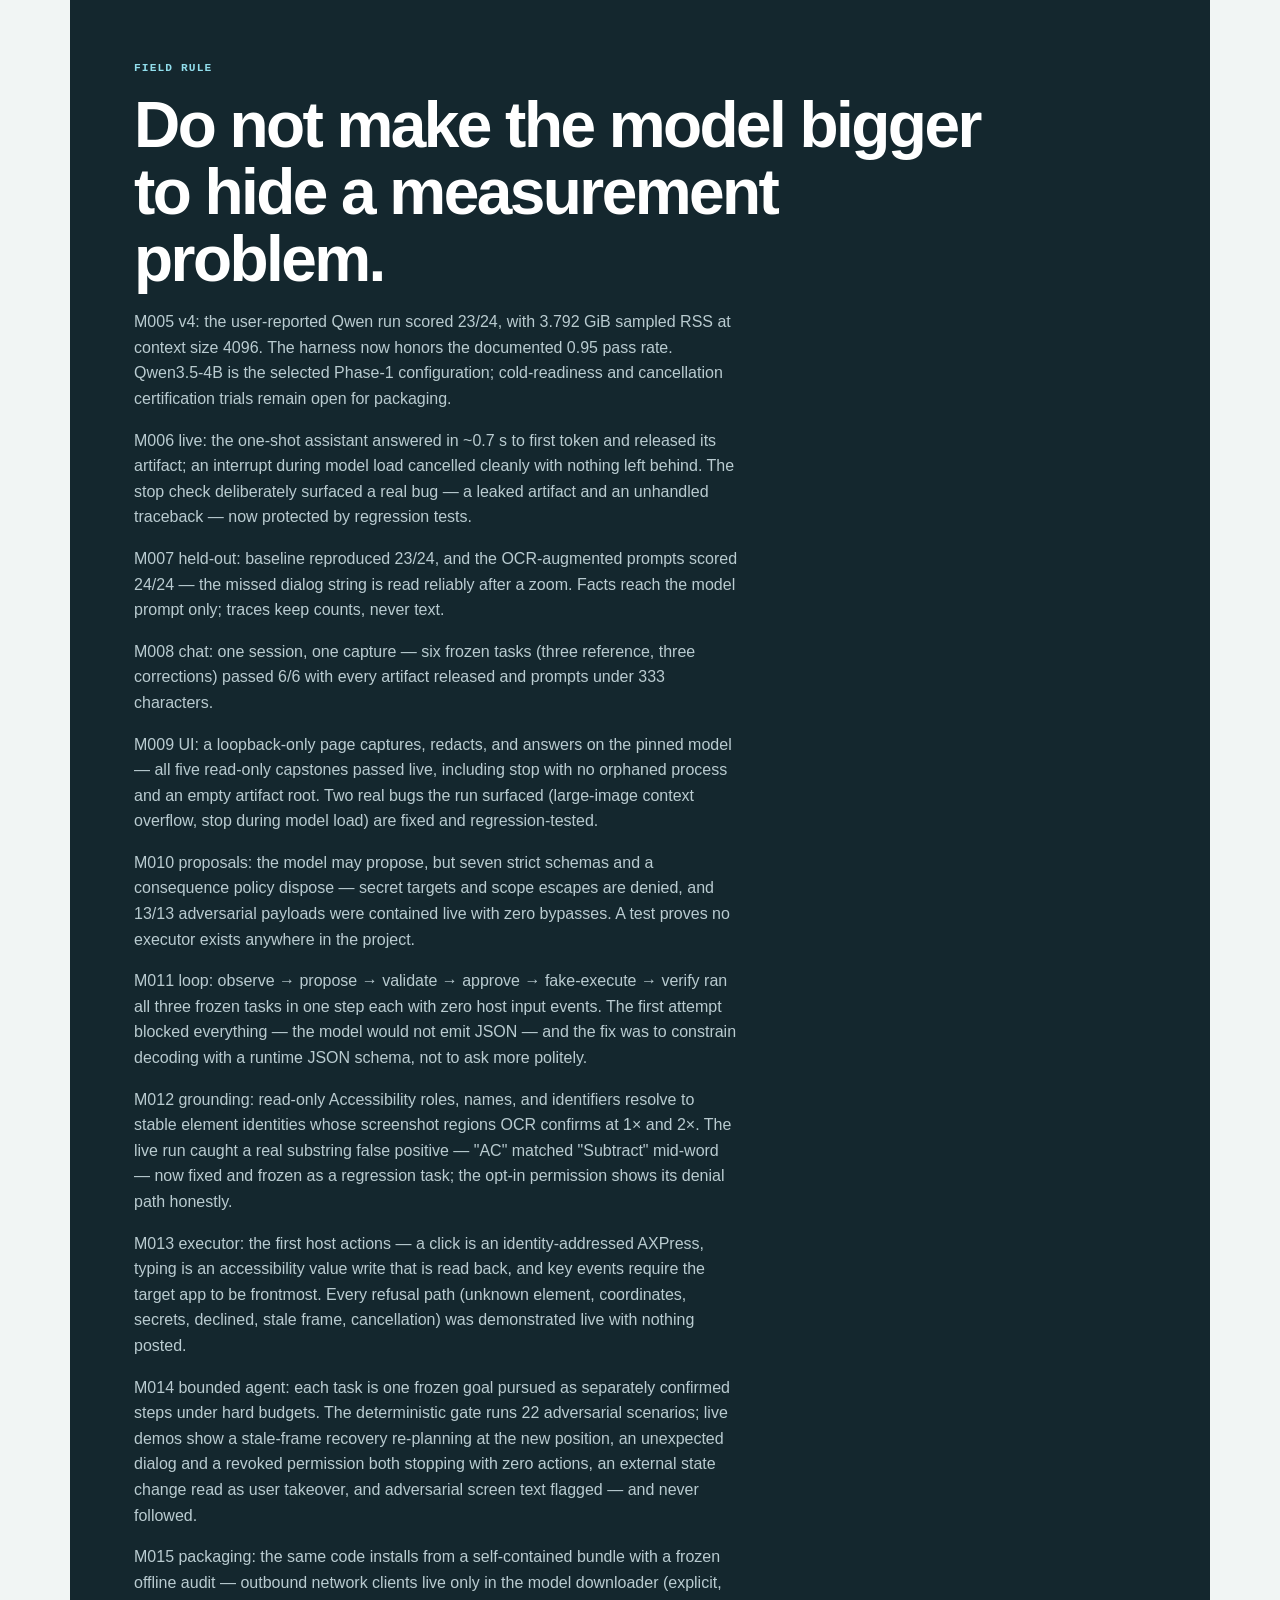
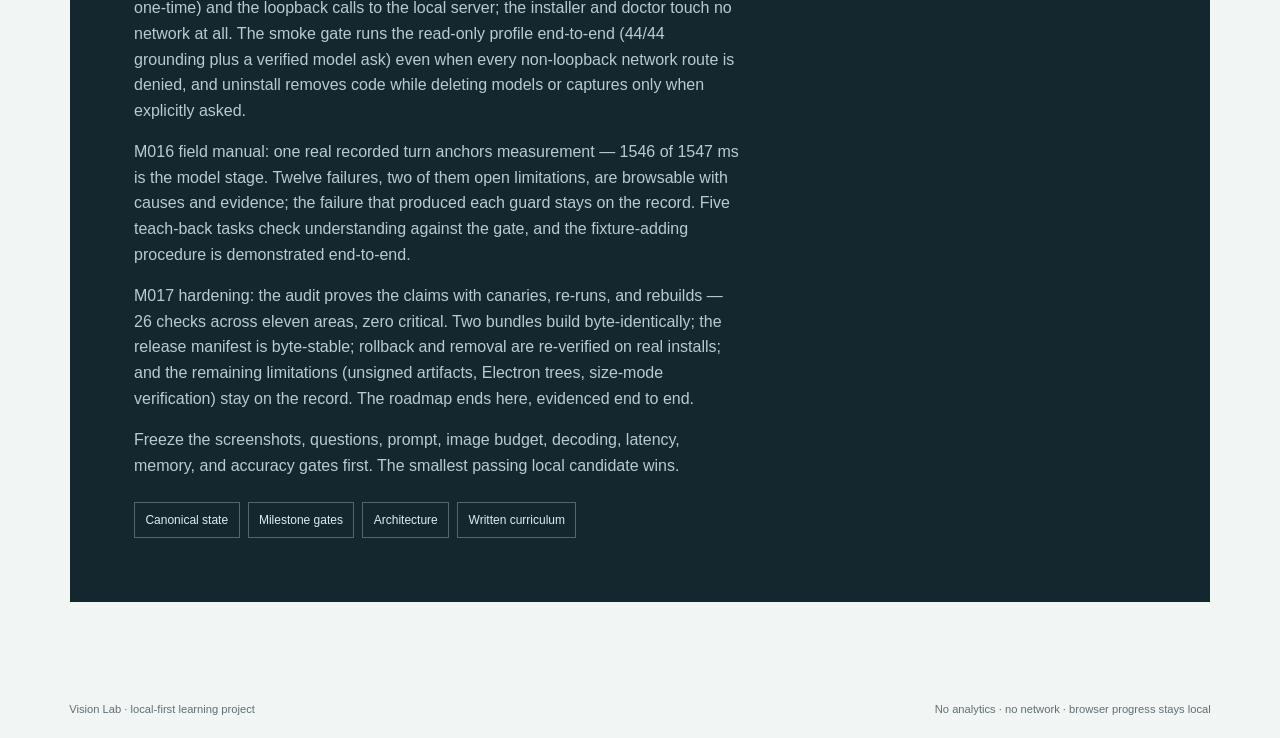
==== commit 2dfcbc7f: "m024 revision v4 (pre-measurement): goal_hint quote-aware splitting + every-token clause preference " ====
--- a/learning/index.html
+++ b/learning/index.html
@@ -39,7 +39,7 @@
         </div>
         <dl class="project-strip" aria-label="Verified project status">
           <div><dt>Current gate</dt><dd>Roadmap · complete — 17/17 milestones; hardening audit 26/26 zero critical; reproducible release manifest</dd></div>
-          <div><dt>Tests</dt><dd>677 passing · 667 product + 10 learning</dd></div>
+          <div><dt>Tests</dt><dd>678 passing · 668 product + 10 learning</dd></div>
           <div><dt>Model</dt><dd>Qwen3.5-4B · Q4_K_M — pinned, local</dd></div>
           <div><dt>Action access</dt><dd>None by default · opt-in actions in the disposable practice window</dd></div>
         </dl>
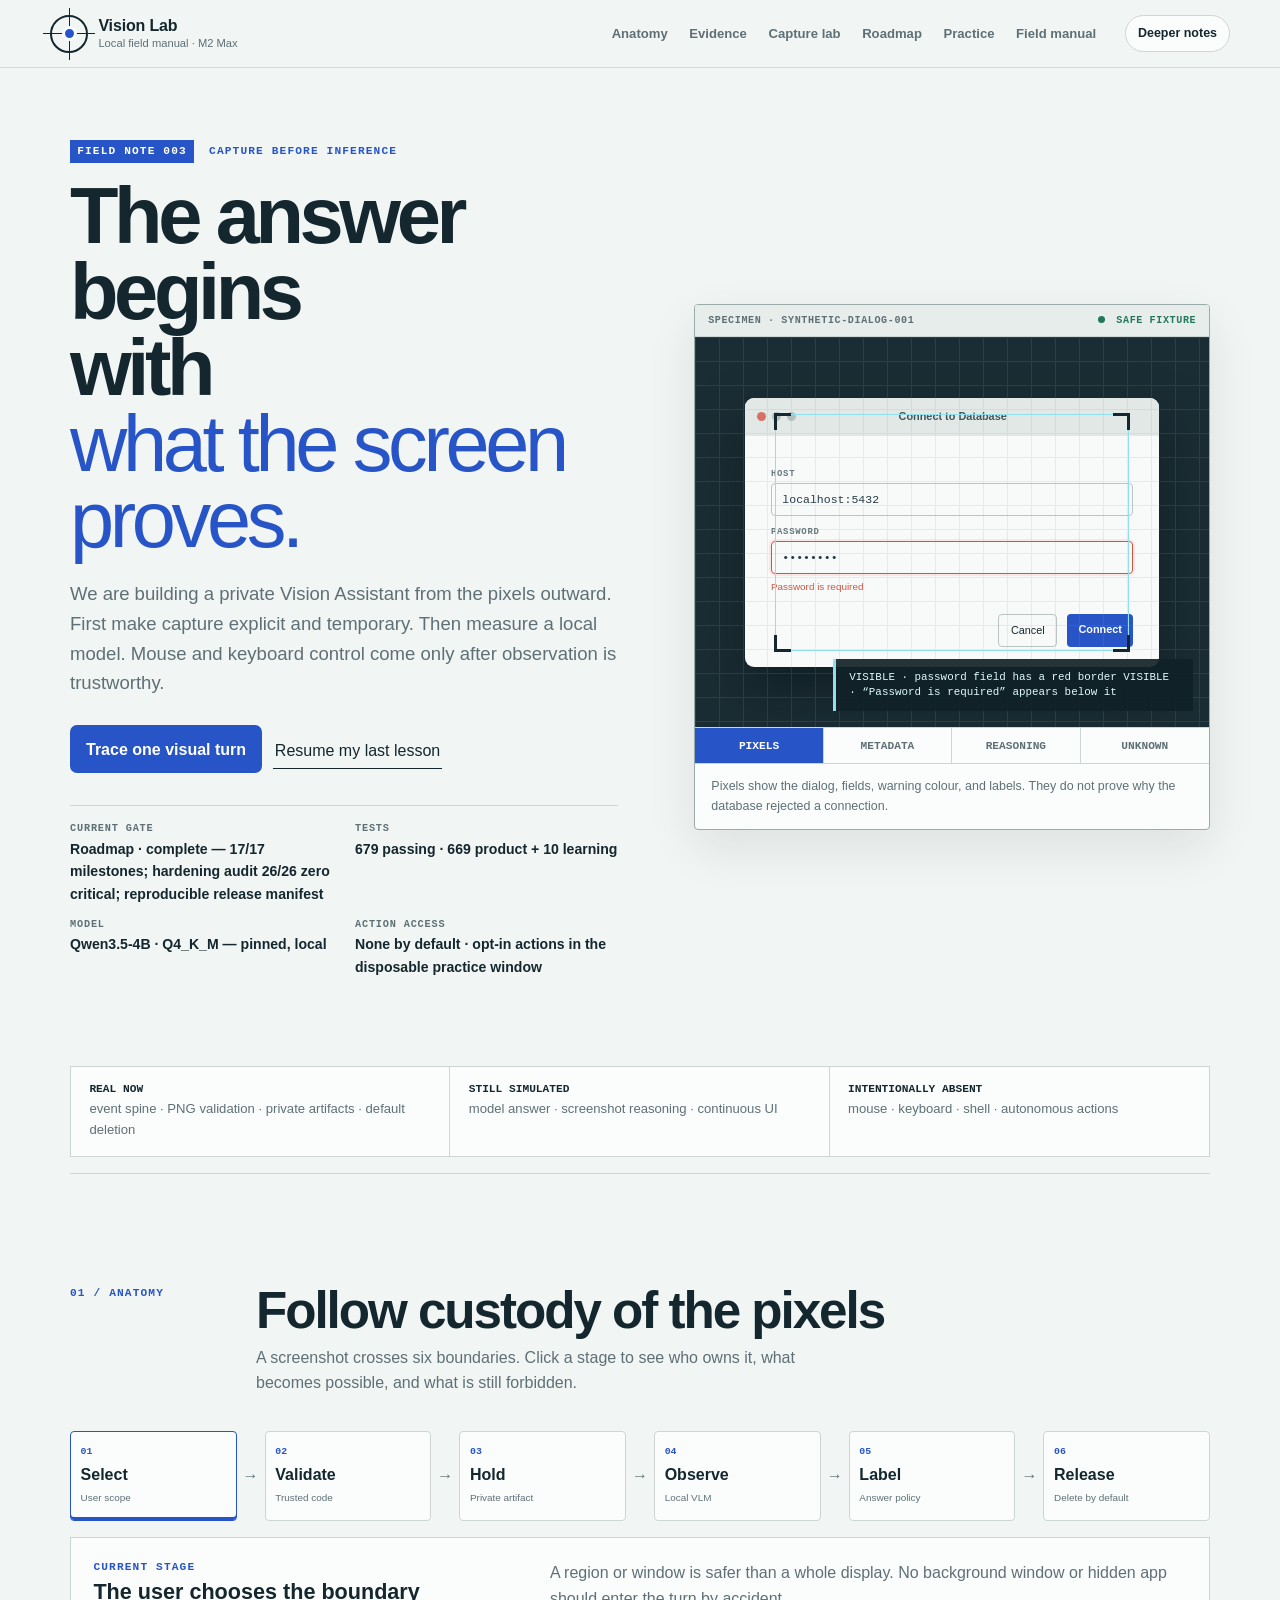
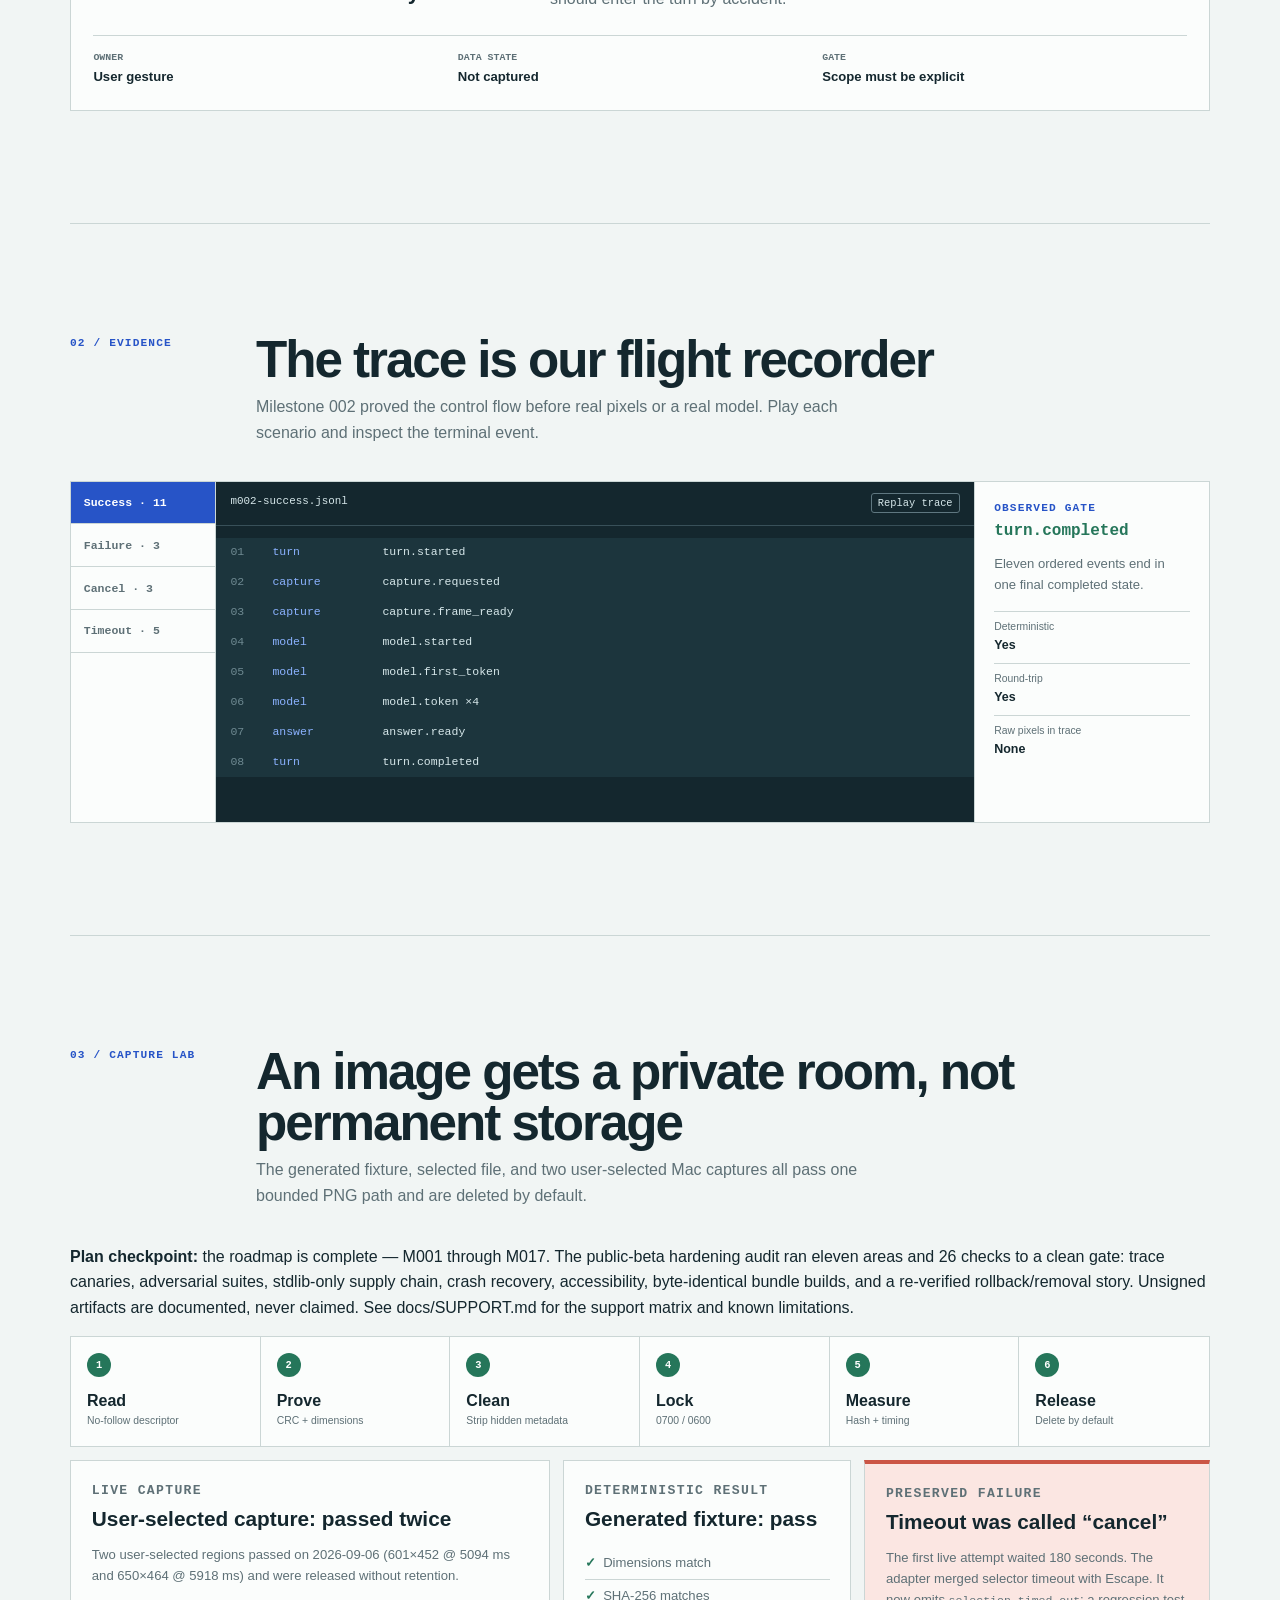
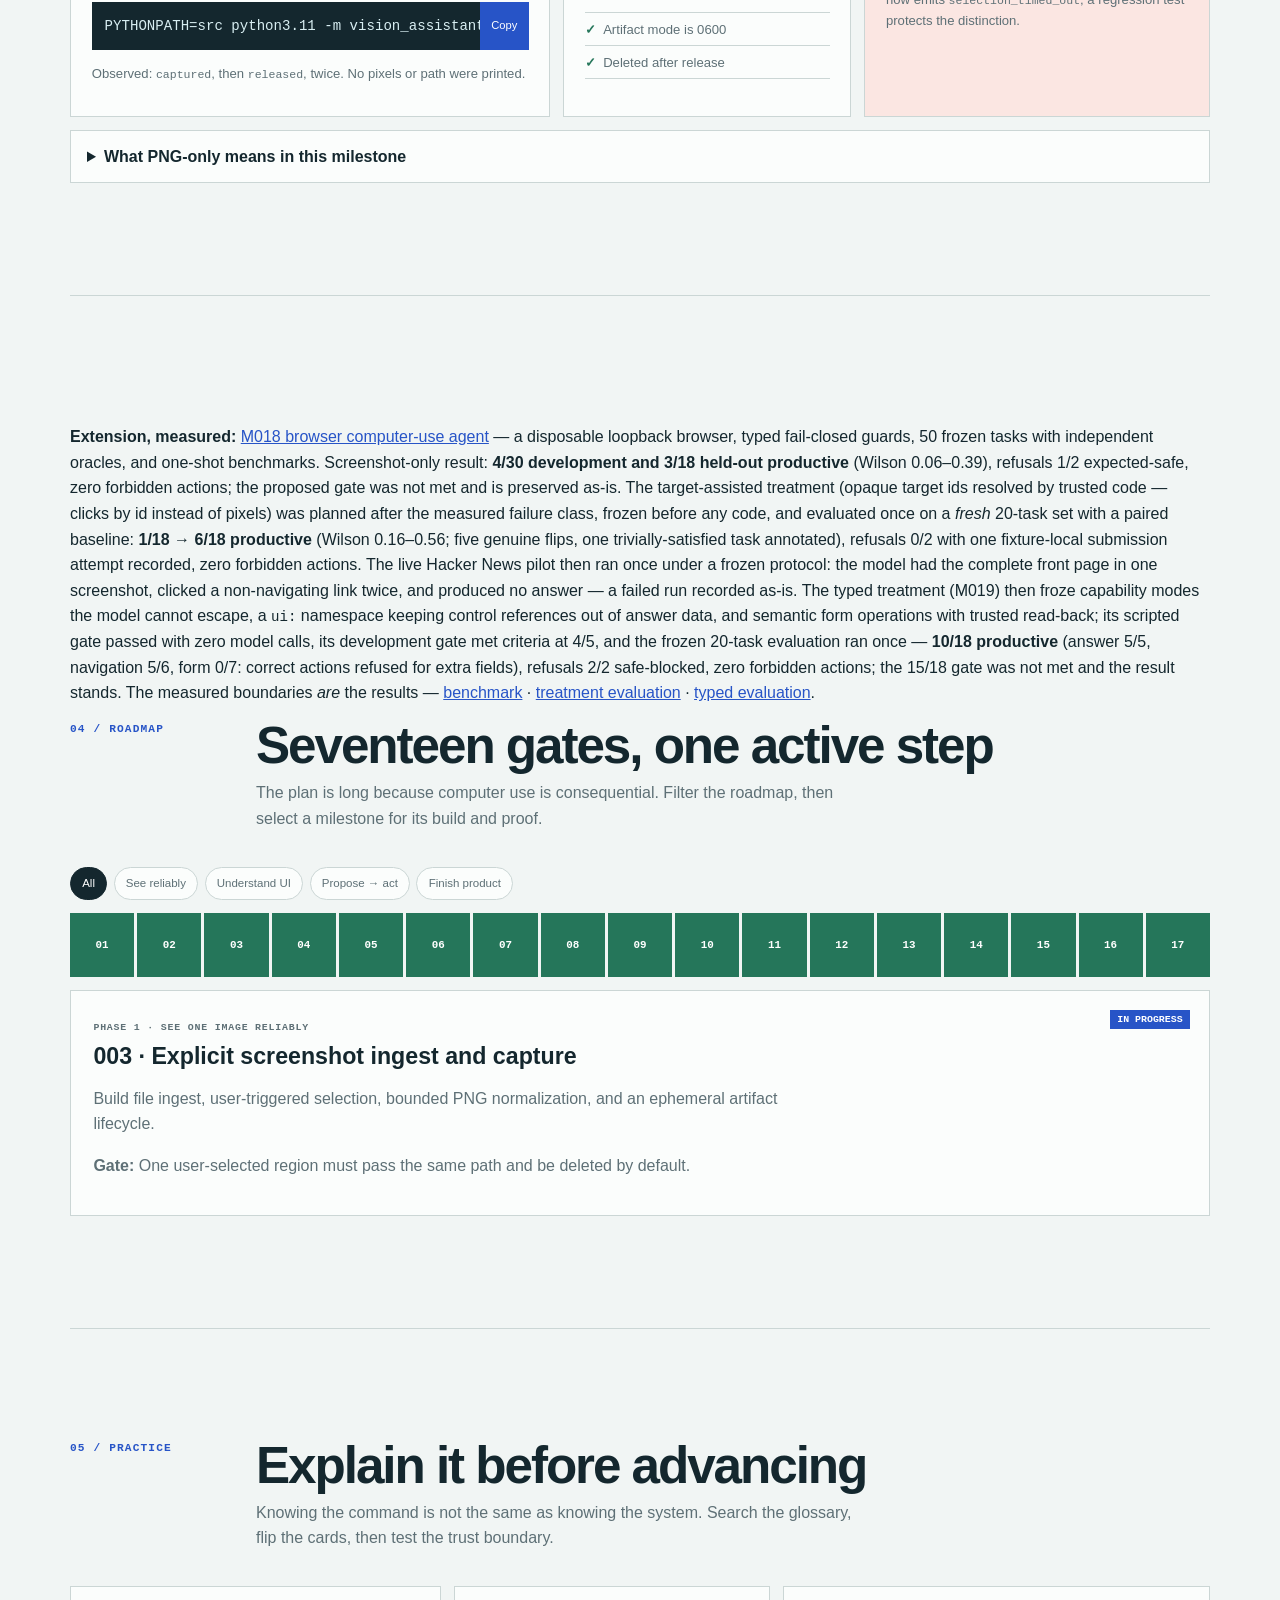
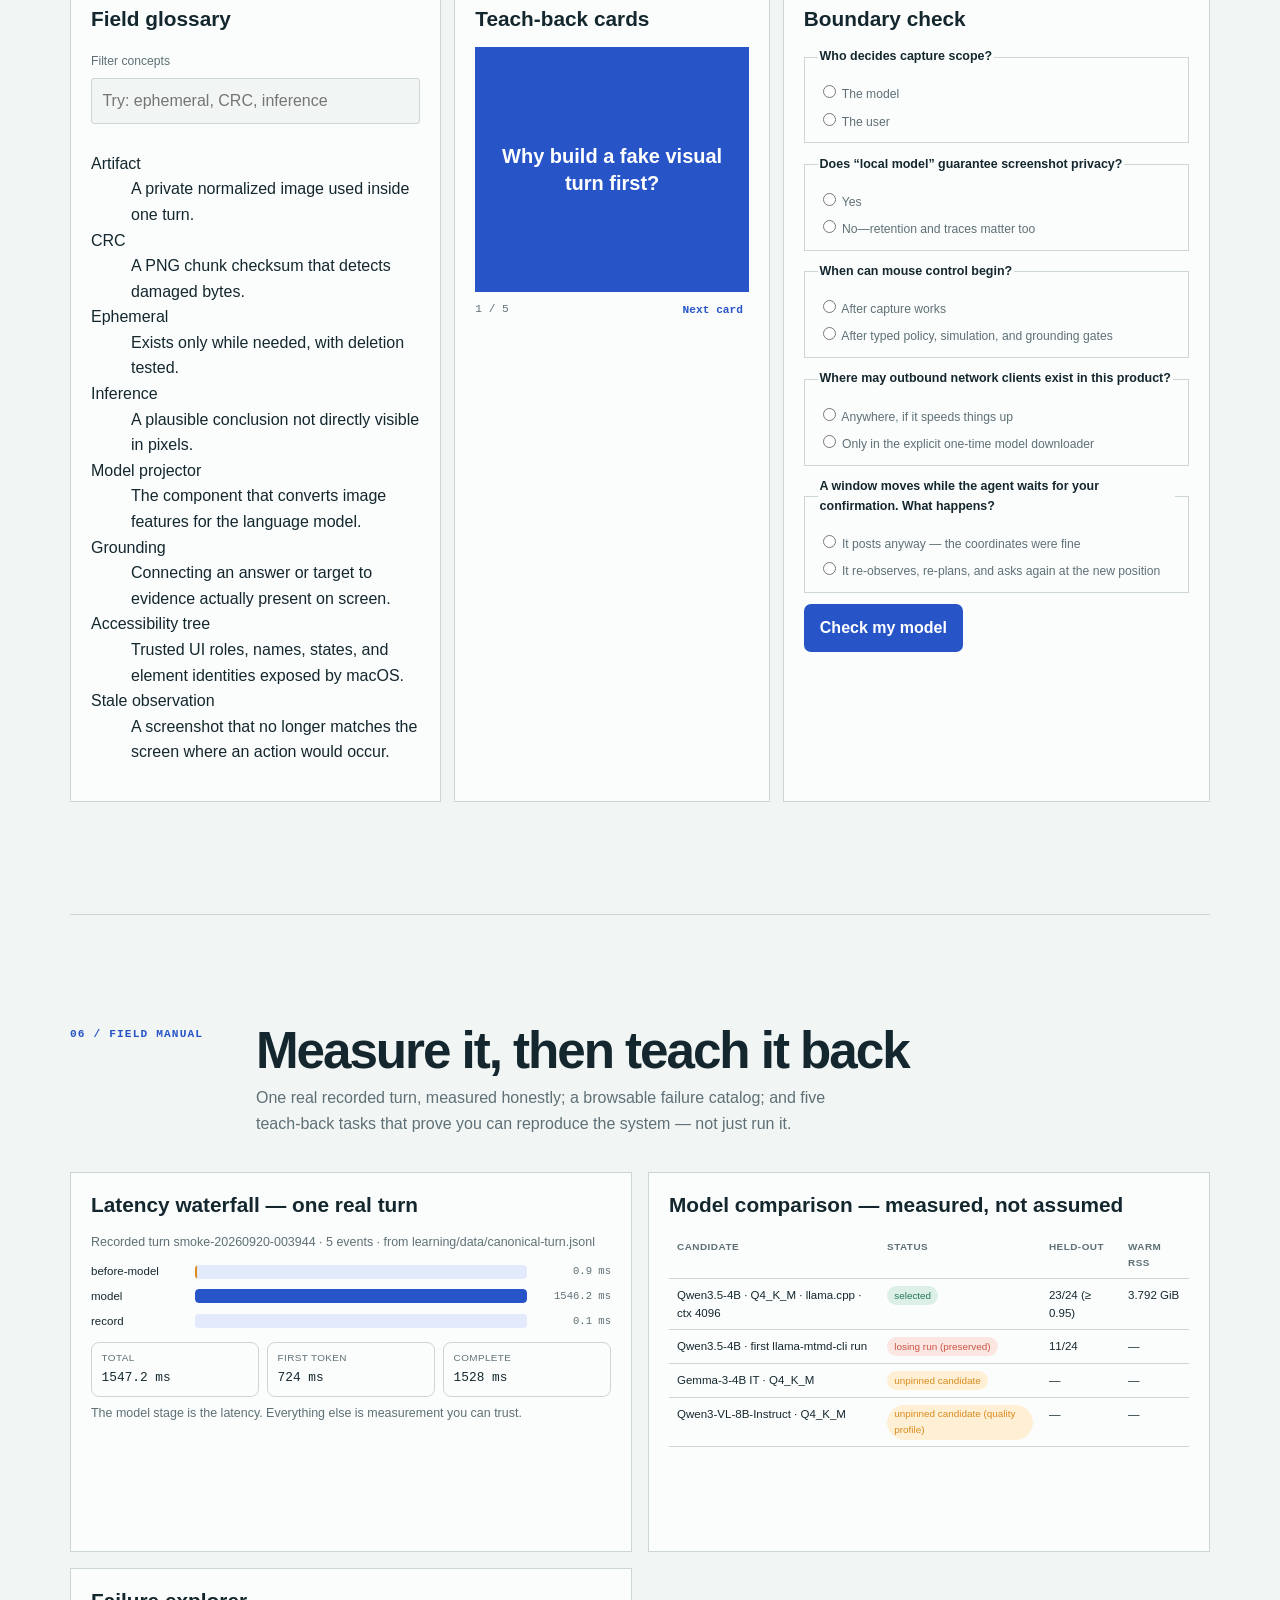
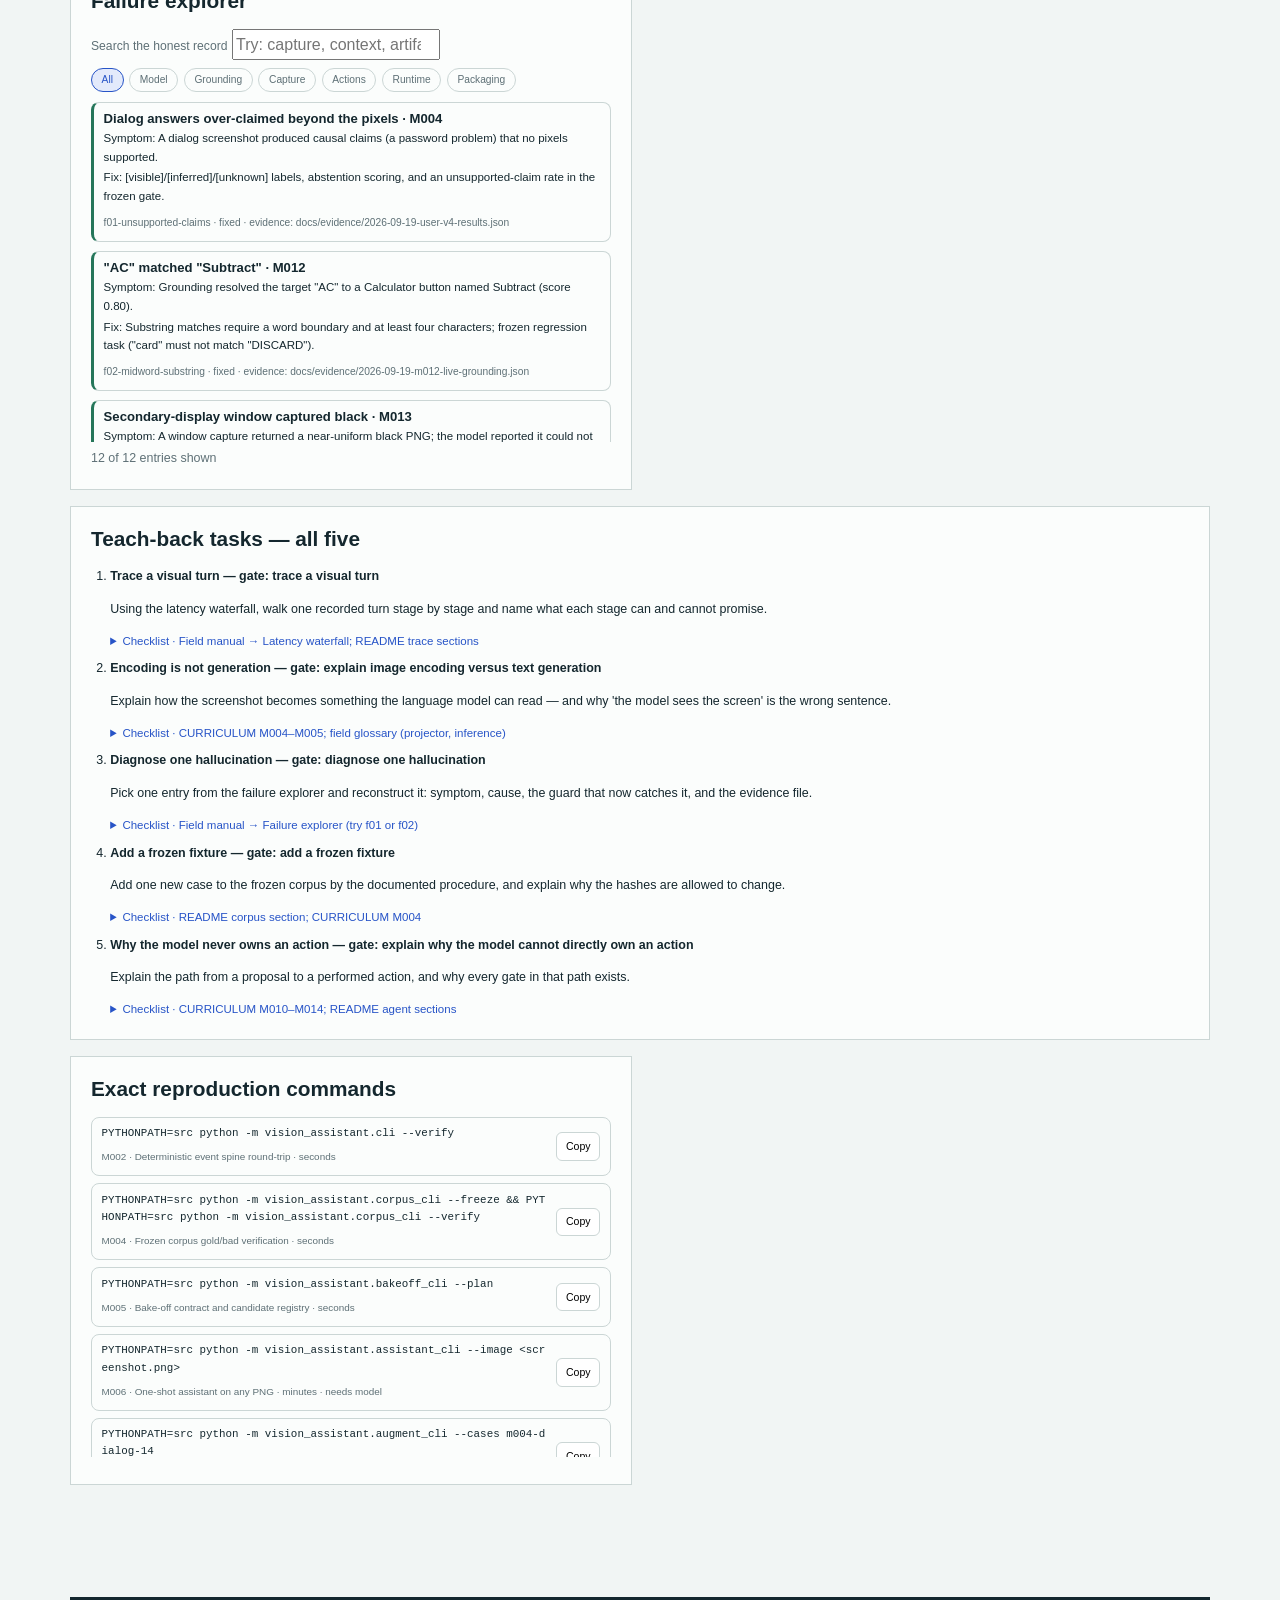
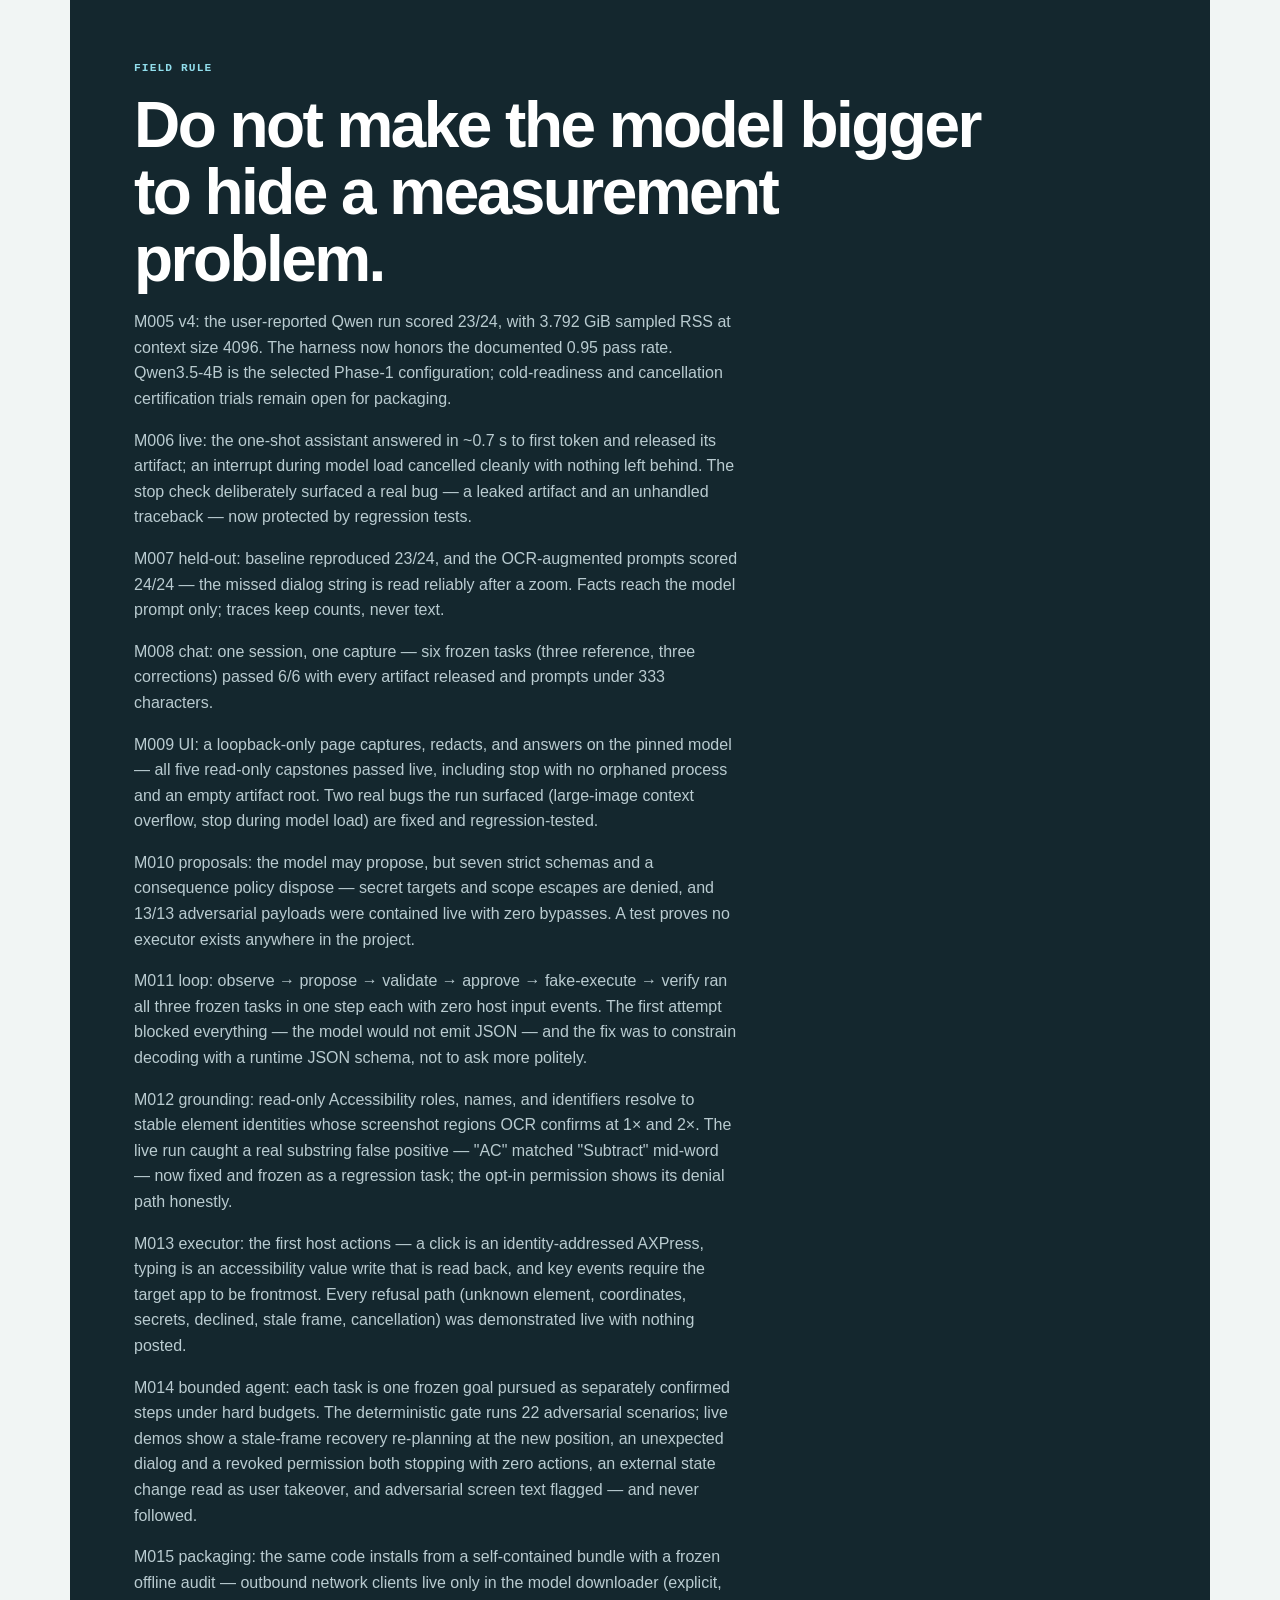
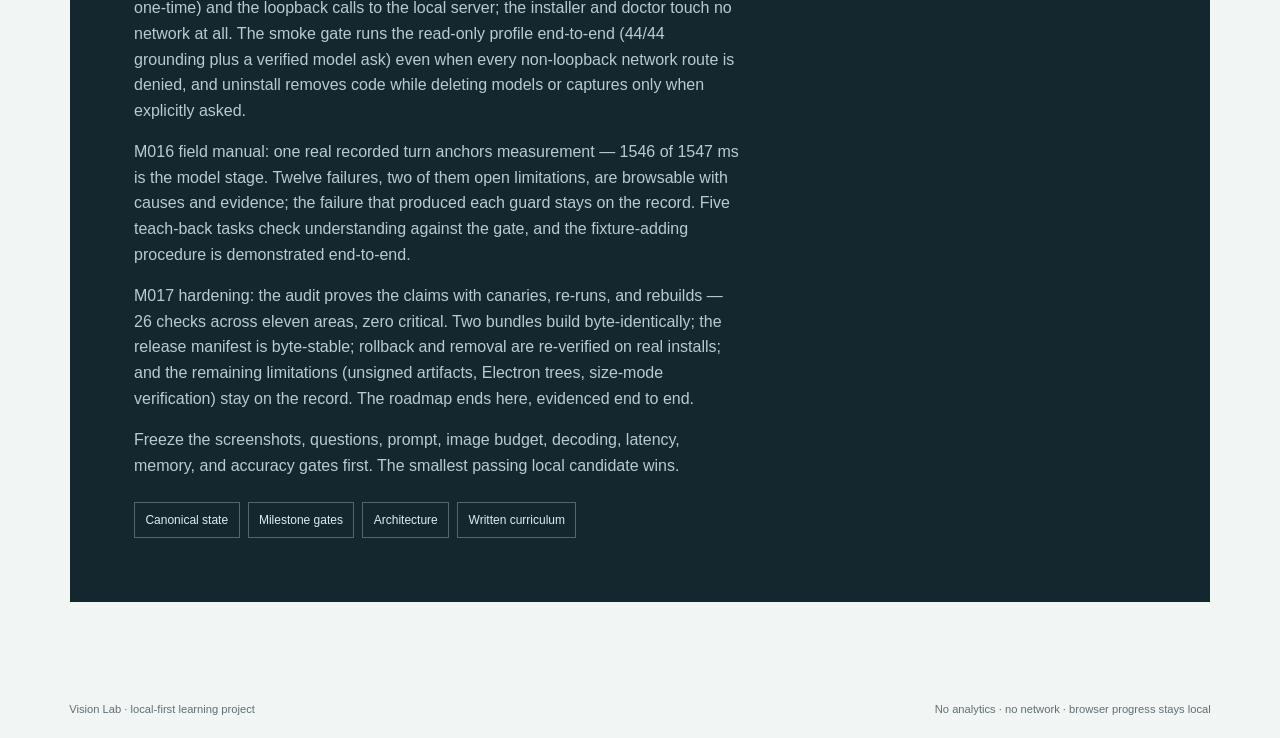
==== commit a9586a0c: "m024 revision v6 (pre-measurement): clause-aware TASK-line cap (96 chars) so the element hint always" ====
--- a/learning/index.html
+++ b/learning/index.html
@@ -39,7 +39,7 @@
         </div>
         <dl class="project-strip" aria-label="Verified project status">
           <div><dt>Current gate</dt><dd>Roadmap · complete — 17/17 milestones; hardening audit 26/26 zero critical; reproducible release manifest</dd></div>
-          <div><dt>Tests</dt><dd>678 passing · 668 product + 10 learning</dd></div>
+          <div><dt>Tests</dt><dd>679 passing · 669 product + 10 learning</dd></div>
           <div><dt>Model</dt><dd>Qwen3.5-4B · Q4_K_M — pinned, local</dd></div>
           <div><dt>Action access</dt><dd>None by default · opt-in actions in the disposable practice window</dd></div>
         </dl>
